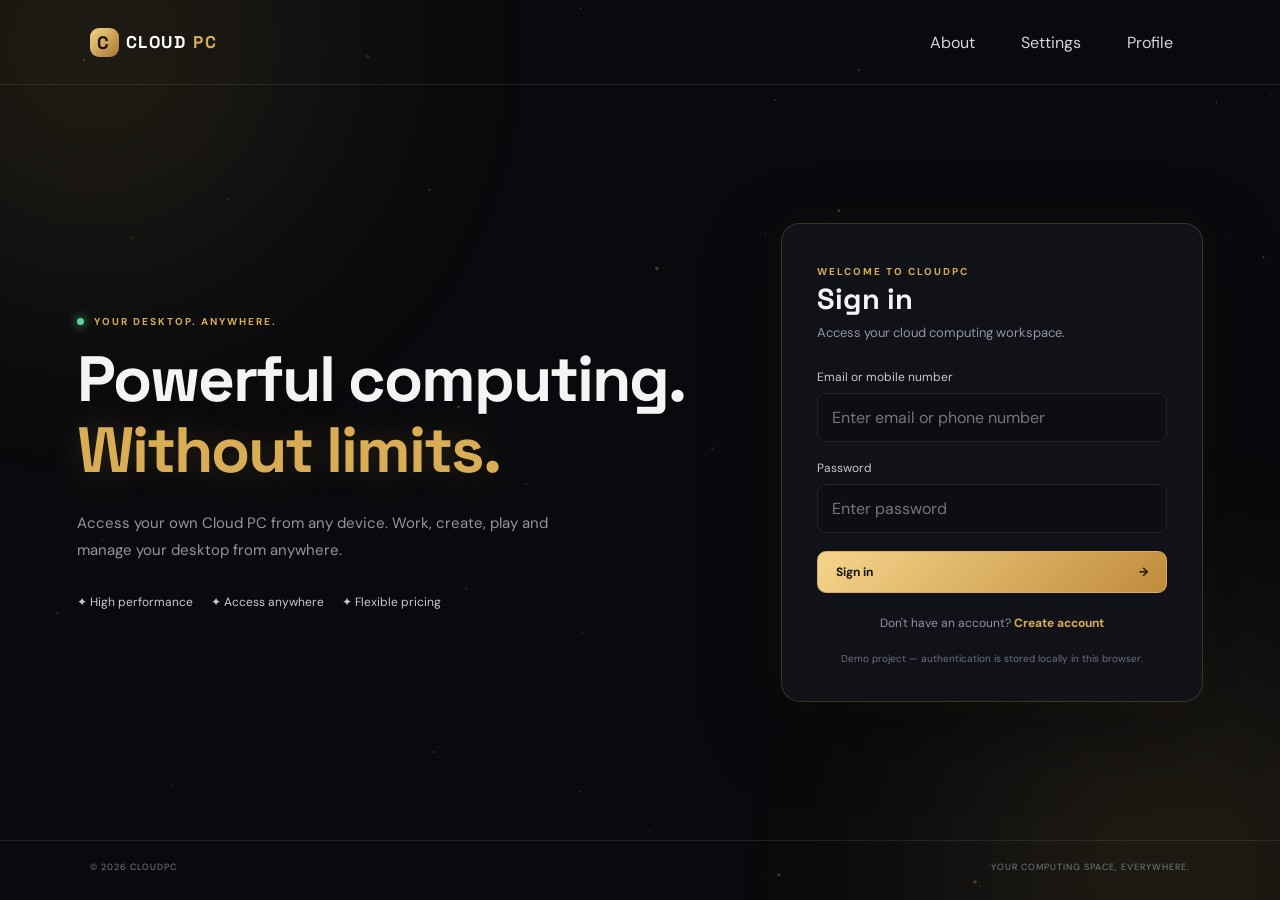
==== index.html @ 1ad7893e "intial commit" ====
<!DOCTYPE html>
<html lang="en">
<head>
    <meta charset="UTF-8">
    <meta name="viewport" content="width=device-width, initial-scale=1.0">
    <title>Cloud PC | Your Desktop Anywhere</title>
    <link rel="stylesheet" href="style.css">
</head>
<body>

    <div class="background-glow glow-one"></div>
    <div class="background-glow glow-two"></div>
    <canvas id="particleCanvas"></canvas>

    <!-- LOGIN SCREEN -->
    <section id="loginScreen" class="screen login-screen active">
        <nav class="top-nav">
            <div class="brand"><span class="brand-mark">C</span> CLOUD<span>PC</span></div>
            <div class="top-nav-links">
                <button onclick="showLandingAbout()">About</button>
                <button onclick="showLandingSettings()">Settings</button>
                <button onclick="showLogin()">Profile</button>
            </div>
        </nav>

        <main class="login-content">
            <div class="hero-text">
                <div class="eyebrow"><span class="status-dot"></span> YOUR DESKTOP. ANYWHERE.</div>
                <h1>Powerful computing.<br><span>Without limits.</span></h1>
                <p>Access your own Cloud PC from any device. Work, create, play and manage your desktop from anywhere.</p>
                <div class="hero-features">
                    <span>✦ High performance</span>
                    <span>✦ Access anywhere</span>
                    <span>✦ Flexible pricing</span>
                </div>
            </div>

            <div class="auth-card" id="authCard">
                <div class="auth-heading">
                    <span class="eyebrow">WELCOME TO CLOUDPC</span>
                    <h2 id="authTitle">Sign in</h2>
                    <p id="authDescription">Access your cloud computing workspace.</p>
                </div>

                <form id="authForm">
                    <div id="nameField" class="form-field hidden">
                        <label>Full name</label>
                        <input type="text" id="fullName" placeholder="Enter your name">
                    </div>

                    <div class="form-field">
                        <label>Email or mobile number</label>
                        <input type="text" id="loginId" placeholder="Enter email or phone number" required>
                    </div>

                    <div class="form-field">
                        <label>Password</label>
                        <input type="password" id="password" placeholder="Enter password" required>
                    </div>

                    <button type="submit" class="primary-btn full-btn" id="authSubmit">Sign in <span>→</span></button>
                </form>

                <p class="auth-switch" id="authSwitch">
                    Don't have an account? <button onclick="toggleAuth()">Create account</button>
                </p>
                <p class="demo-note">Demo project — authentication is stored locally in this browser.</p>
            </div>
        </main>

        <footer class="landing-footer">
            <span>© 2026 CLOUDPC</span>
            <span>YOUR COMPUTING SPACE, EVERYWHERE.</span>
        </footer>
    </section>

    <!-- DASHBOARD SCREEN -->
    <section id="cloudDashboard" class="screen dashboard-screen">
        <aside class="sidebar">
            <div class="brand sidebar-brand"><span class="brand-mark">C</span> CLOUD<span>PC</span></div>

            <div class="sidebar-account">
                <div class="avatar" id="sidebarAvatar">U</div>
                <div>
                    <strong id="sidebarUserName">User</strong>
                    <small>Cloud account</small>
                </div>
            </div>

            <div class="sidebar-label">WORKSPACE</div>
            <nav class="sidebar-nav">
                <button class="side-link active" data-panel="overview"><span>▦</span> Dashboard</button>
                <button class="side-link" data-panel="plans"><span>▣</span> Choose Cloud PC</button>
                <button class="side-link" data-panel="my-pcs"><span>▤</span> My Cloud PCs</button>
                <button class="side-link" data-panel="transfer"><span>⇄</span> File Transfer</button>
            </nav>

            <div class="sidebar-label">ACCOUNT</div>
            <nav class="sidebar-nav">
                <button class="side-link" data-panel="credits"><span>◈</span> Credits</button>
                <button class="side-link" data-panel="history"><span>◷</span> History</button>
                <button class="side-link" data-panel="profile"><span>◉</span> Profile</button>
                <button class="side-link" data-panel="settings"><span>⚙</span> Settings</button>
                <button class="side-link" data-panel="about"><span>ⓘ</span> About</button>
            </nav>

            <div class="sidebar-bottom">
                <div class="sidebar-credit">
                    <small>AVAILABLE CREDITS</small>
                    <strong><span id="sidebarCredits">100</span> <small>CR</small></strong>
                    <button onclick="showDashboardPanel('credits')">Manage credits →</button>
                </div>
                <button class="side-link logout-link" onclick="logout()"><span>↪</span> Log out</button>
            </div>
        </aside>

        <main class="dashboard-main">
            <header class="dashboard-header">
                <div>
                    <div class="eyebrow">CLOUD COMPUTING PLATFORM</div>
                    <h2 id="panelHeading">Dashboard</h2>
                </div>
                <div class="header-right">
                    <div class="connection-status"><span class="status-dot"></span> All systems operational</div>
                    <button class="header-avatar" onclick="showDashboardPanel('profile')" id="headerAvatar">U</button>
                </div>
            </header>

            <!-- OVERVIEW -->
            <section class="dashboard-panel active" id="panel-overview">
                <div class="welcome-banner">
                    <div>
                        <div class="eyebrow">YOUR CLOUD WORKSPACE</div>
                        <h1>Welcome back, <span id="welcomeName">User</span>.</h1>
                        <p>Your computing environment is ready. Choose a PC configuration and start working.</p>
                        <button class="primary-btn" onclick="showDashboardPanel('plans')">Explore Cloud PCs →</button>
                    </div>
                    <div class="banner-graphic">
                        <div class="monitor-graphic">
                            <div class="monitor-screen"><span>CLOUD</span><strong>PC</strong><i></i></div>
                            <div class="monitor-stand"></div>
                        </div>
                    </div>
                </div>

                <div class="stats-grid">
                    <div class="stat-card">
                        <span>AVAILABLE CREDITS</span>
                        <strong id="overviewCredits">100 CR</strong>
                        <small>Your current balance</small>
                    </div>
                    <div class="stat-card">
                        <span>MY CLOUD PCS</span>
                        <strong id="overviewPCs">0</strong>
                        <small>Saved configurations</small>
                    </div>
                    <div class="stat-card">
                        <span>ACTIVITY RECORDS</span>
                        <strong id="overviewHistory">0</strong>
                        <small>Account activities</small>
                    </div>
                </div>

                <div class="section-heading">
                    <div><h3>Recommended Cloud PCs</h3><p>Choose a configuration for your workload.</p></div>
                    <button class="text-btn" onclick="showDashboardPanel('plans')">View all plans →</button>
                </div>

                <div class="plan-grid">
                    <article class="plan-card">
                        <div class="plan-icon">▤</div><span class="plan-tag">STARTER</span>
                        <h3>Basic</h3><p>For everyday computing and browsing.</p>
                        <strong>5 <small>CR / hour</small></strong>
                        <button class="outline-btn" onclick="selectCloudPC('basic')">Select PC</button>
                    </article>
                    <article class="plan-card featured">
                        <div class="plan-icon">◈</div><span class="plan-tag">POPULAR</span>
                        <h3>Professional</h3><p>For productivity and development.</p>
                        <strong>10 <small>CR / hour</small></strong>
                        <button class="primary-btn" onclick="selectCloudPC('professional')">Select PC</button>
                    </article>
                    <article class="plan-card">
                        <div class="plan-icon">▧</div><span class="plan-tag">PERFORMANCE</span>
                        <h3>Gaming</h3><p>For gaming and GPU-intensive work.</p>
                        <strong>20 <small>CR / hour</small></strong>
                        <button class="outline-btn" onclick="selectCloudPC('gaming')">Select PC</button>
                    </article>
                </div>

                <div class="section-heading"><div><h3>Recent activity</h3><p>Your latest account events.</p></div>
                    <button class="text-btn" onclick="showDashboardPanel('history')">View history →</button>
                </div>
                <div class="activity-list" id="recentActivity"></div>
            </section>

            <!-- CHOOSE PC -->
            <section class="dashboard-panel" id="panel-plans">
                <div class="page-intro"><div class="eyebrow">CONFIGURE YOUR WORKSPACE</div><h2>Choose your Cloud PC</h2><p>Select the computing power that matches your requirements. Demo prices are charged in credits per hour.</p></div>
                <div class="all-plans-grid" id="allPlansGrid"></div>
                <div class="notice">These are demonstration configurations. Actual cloud hardware, GPU access and remote desktop connectivity require a cloud infrastructure backend.</div>
            </section>

            <!-- MY PCS -->
            <section class="dashboard-panel" id="panel-my-pcs">
                <div class="page-intro"><div class="eyebrow">YOUR CONFIGURATIONS</div><h2>My Cloud PCs</h2><p>Manage your saved Cloud PC configurations and launch a desktop.</p></div>
                <div id="myPCList" class="my-pc-list"></div>
                <button class="primary-btn" onclick="showDashboardPanel('plans')">+ Add a Cloud PC</button>
            </section>

            <!-- FILE TRANSFER -->
            <section class="dashboard-panel" id="panel-transfer">
                <div class="page-intro"><div class="eyebrow">MOVE YOUR DATA</div><h2>File Transfer</h2><p>Transfer files between this device and the Cloud PC demo workspace.</p></div>
                <div class="transfer-grid">
                    <div class="transfer-card">
                        <div class="transfer-icon">↑</div><h3>Upload to Cloud PC</h3>
                        <p>Select files from your local device. They will be added to this browser demo's transfer list.</p>
                        <input type="file" id="uploadInput" multiple>
                        <button class="primary-btn" onclick="uploadCloudFiles()">Upload selected files</button>
                    </div>
                    <div class="transfer-card">
                        <div class="transfer-icon">↓</div><h3>Download to device</h3>
                        <p>Download files from the transfer list to your local device.</p>
                        <button class="outline-btn" onclick="downloadCloudBackup()">Download transfer list</button>
                    </div>
                </div>
                <div class="section-heading"><div><h3>Transferred files</h3><p>Files selected during this browser session.</p></div></div>
                <div id="transferredFiles" class="file-list"></div>
                <div class="notice">This prototype uses browser file access. It does not upload files to a remote server.</div>
            </section>

            <!-- CREDITS -->
            <section class="dashboard-panel" id="panel-credits">
                <div class="page-intro"><div class="eyebrow">ACCOUNT BALANCE</div><h2>Credits</h2><p>Manage your demo Cloud PC credits.</p></div>
                <div class="credit-balance-card">
                    <span>YOUR AVAILABLE BALANCE</span>
                    <strong><span id="creditBalance">100</span> <small>CR</small></strong>
                    <p>Credits are used for simulated PC launch charges.</p>
                </div>
                <div class="section-heading"><div><h3>Add demo credits</h3><p>Select a demo credit package.</p></div></div>
                <div class="credit-packages">
                    <div class="credit-package"><h3>Starter</h3><strong>100 CR</strong><p>Demo package</p><button class="outline-btn" onclick="addDemoCredits(100)">Add credits</button></div>
                    <div class="credit-package"><h3>Standard</h3><strong>500 CR</strong><p>Demo package</p><button class="outline-btn" onclick="addDemoCredits(500)">Add credits</button></div>
                    <div class="credit-package"><h3>Power</h3><strong>1000 CR</strong><p>Demo package</p><button class="primary-btn" onclick="addDemoCredits(1000)">Add credits</button></div>
                </div>
                <div class="notice">No real payment is processed. These buttons only update the local demo balance.</div>
            </section>

            <!-- HISTORY -->
            <section class="dashboard-panel" id="panel-history">
                <div class="page-intro"><div class="eyebrow">ACCOUNT RECORDS</div><h2>Activity History</h2><p>Review your recent Cloud PC activities.</p></div>
                <div class="history-toolbar"><span>Recent events</span><button class="text-btn" onclick="clearActivityHistory()">Clear history</button></div>
                <div id="historyList" class="activity-list"></div>
            </section>

            <!-- PROFILE -->
            <section class="dashboard-panel" id="panel-profile">
                <div class="page-intro"><div class="eyebrow">ACCOUNT DETAILS</div><h2>My Profile</h2><p>View and update your local demo account details.</p></div>
                <div class="profile-card">
                    <div class="large-avatar" id="profileAvatar">U</div>
                    <div class="profile-fields">
                        <label>Full name</label><input id="profileName" type="text" placeholder="Your name">
                        <label>Email or mobile number</label><input id="profileContact" type="text" disabled>
                        <button class="primary-btn" onclick="saveProfile()">Save profile</button>
                    </div>
                </div>
            </section>

            <!-- SETTINGS -->
            <section class="dashboard-panel" id="panel-settings">
                <div class="page-intro"><div class="eyebrow">PREFERENCES</div><h2>Settings</h2><p>Customize the appearance of your Cloud PC dashboard.</p></div>
                <div class="settings-card">
                    <div><h3>Accent color</h3><p>Change the highlight color used across the interface.</p></div>
                    <select id="accentSelect" onchange="changeAccent(this.value)">
                        <option value="gold">Gold</option><option value="blue">Blue</option><option value="purple">Purple</option><option value="green">Green</option>
                    </select>
                </div>
                <div class="settings-card">
                    <div><h3>Interface animations</h3><p>Enable or disable interface animations.</p></div>
                    <label class="switch"><input id="animationToggle" type="checkbox" checked onchange="toggleAnimations(this.checked)"><span></span></label>
                </div>
                <div class="settings-card">
                    <div><h3>Reset demo data</h3><p>Clear saved PCs, credits, history and preferences.</p></div>
                    <button class="danger-btn" onclick="resetDemoData()">Reset data</button>
                </div>
            </section>

            <!-- ABOUT -->
            <section class="dashboard-panel" id="panel-about">
                <div class="page-intro"><div class="eyebrow">ABOUT THE PLATFORM</div><h2>Computing without boundaries.</h2><p>A Cloud PC concept that makes powerful computing accessible from different devices.</p></div>
                <div class="about-card">
                    <h3>Your desktop, delivered through the cloud.</h3>
                    <p>Cloud PC is designed to let users access a desktop environment through a browser on a laptop, desktop, tablet or mobile device. Instead of depending entirely on expensive local hardware, users can select a computing configuration based on their requirements.</p>
                    <p>The concept is intended for users who need additional computing power for productivity, development, gaming, video editing and other demanding workloads without owning a high-end physical computer.</p>
                    <div class="about-feature-grid">
                        <div><strong>01</strong><h4>Access anywhere</h4><p>Connect from supported devices through a browser.</p></div>
                        <div><strong>02</strong><h4>Flexible configurations</h4><p>Choose a PC plan based on your workload.</p></div>
                        <div><strong>03</strong><h4>Usage-based concept</h4><p>Pay according to the time and resources used.</p></div>
                        <div><strong>04</strong><h4>Centralized data concept</h4><p>Keep computing resources and files in a managed environment.</p></div>
                    </div>
                    <div class="notice">This is a front-end demonstration. Real remote computing, secure authentication, cloud backup and billing must be implemented using backend services.</div>
                </div>
            </section>
        </main>
    </section>

    <!-- CLOUD DESKTOP SCREEN -->
    <section id="desktopScreen" class="screen desktop-screen">
        <div class="desktop-topbar">
            <div class="brand"><span class="brand-mark">C</span> CLOUD<span>PC</span></div>
            <div class="desktop-top-actions">
                <span class="desktop-status"><span class="status-dot"></span> Connected (Demo)</span>
                <button onclick="returnToDashboard()">Cloud PC Dashboard</button>
                <button onclick="logout()">Sign out</button>
            </div>
        </div>

        <div class="desktop-area" id="desktopArea">
            <div class="desktop-welcome">
                <div class="desktop-orb">C</div>
                <h1>Welcome to your Cloud PC</h1>
                <p id="desktopWelcome">Your workspace is ready.</p>
                <span class="desktop-hint">Select an application to get started</span>
            </div>

            <div class="desktop-icons">
                <button class="desktop-icon" onclick="openApp('fileManager')"><span>📁</span>File Manager</button>
                <button class="desktop-icon" onclick="openApp('notepad')"><span>📝</span>Notepad</button>
                <button class="desktop-icon" onclick="openApp('calculator')"><span>🧮</span>Calculator</button>
                <button class="desktop-icon" onclick="openApp('browser')"><span>🌐</span>Browser</button>
                <button class="desktop-icon" onclick="openApp('terminal')"><span>⌨</span>Terminal</button>
                <button class="desktop-icon" onclick="openApp('settings')"><span>⚙</span>Settings</button>
                <button class="desktop-icon" onclick="openApp('about')"><span>ⓘ</span>About</button>
                <button class="desktop-icon" onclick="openApp('paint')"><span>🎨</span>Paint</button>
            </div>

            <div id="windowLayer"></div>
        </div>

        <footer class="taskbar">
            <button class="taskbar-start" onclick="toggleStartMenu()">C</button>
            <div class="taskbar-apps" id="taskbarApps"></div>
            <div class="taskbar-right"><span id="desktopClock"></span><button onclick="returnToDashboard()">☁</button></div>
        </footer>

        <div id="startMenu" class="start-menu hidden">
            <div class="start-menu-title">Cloud PC</div>
            <div class="start-menu-grid">
                <button onclick="openApp('fileManager');toggleStartMenu()">📁<span>Files</span></button>
                <button onclick="openApp('notepad');toggleStartMenu()">📝<span>Notepad</span></button>
                <button onclick="openApp('calculator');toggleStartMenu()">🧮<span>Calculator</span></button>
                <button onclick="openApp('browser');toggleStartMenu()">🌐<span>Browser</span></button>
                <button onclick="openApp('terminal');toggleStartMenu()">⌨<span>Terminal</span></button>
                <button onclick="openApp('paint');toggleStartMenu()">🎨<span>Paint</span></button>
            </div>
            <button class="start-logout" onclick="logout()">Sign out</button>
        </div>
    </section>

    <div id="toast" class="toast"></div>

    <script src="script.js"></script>
</body>
</html>
---- style.css ----
@import url('https://fonts.googleapis.com/css2?family=DM+Sans:wght@400;500;600;700&family=Space+Grotesk:wght@400;500;600;700&display=swap');

:root {
    --accent: #d9ad55;
    --accent-light: #f5d58c;
    --bg: #090a0d;
    --panel: #111319;
    --panel-light: #171a22;
    --text: #f4f4f5;
    --muted: #9295a0;
    --border: rgba(255,255,255,.09);
    --danger: #e16b6b;
}

* { box-sizing: border-box; margin: 0; padding: 0; }

body {
    background: var(--bg);
    color: var(--text);
    font-family: 'DM Sans', sans-serif;
    min-height: 100vh;
    overflow-x: hidden;
}

button, input, select { font: inherit; }
button { cursor: pointer; }
button:focus-visible, input:focus-visible, select:focus-visible { outline: 2px solid var(--accent); outline-offset: 3px; }

.background-glow {
    position: fixed;
    width: 450px;
    height: 450px;
    border-radius: 50%;
    filter: blur(130px);
    opacity: .12;
    pointer-events: none;
    z-index: 0;
    background: var(--accent);
}
.glow-one { top: -180px; left: -130px; }
.glow-two { bottom: -200px; right: -120px; }
#particleCanvas { position: fixed; inset: 0; pointer-events: none; z-index: 0; opacity: .55; }

.screen { display: none; position: relative; z-index: 1; min-height: 100vh; }
.screen.active { display: block; }
.hidden { display: none !important; }

.brand {
    display: flex;
    align-items: center;
    gap: 7px;
    color: white;
    font-family: 'Space Grotesk', sans-serif;
    font-weight: 700;
    letter-spacing: 1.5px;
    font-size: 17px;
}
.brand > span:last-child { color: var(--accent); }
.brand-mark {
    width: 29px;
    height: 29px;
    display: grid;
    place-items: center;
    background: linear-gradient(135deg, var(--accent-light), #a8752c);
    color: #17120a;
    border-radius: 9px;
    font-size: 18px;
    font-weight: 700;
}

.top-nav {
    height: 85px;
    display: flex;
    align-items: center;
    justify-content: space-between;
    padding: 0 7%;
    border-bottom: 1px solid var(--border);
}
.top-nav-links { display: flex; gap: 12px; }
.top-nav-links button {
    color: #d6d6d9;
    background: transparent;
    border: 1px solid transparent;
    border-radius: 9px;
    padding: 10px 16px;
    transition: .25s;
}
.top-nav-links button:hover {
    color: var(--accent-light);
    border-color: rgba(217,173,85,.35);
    background: rgba(217,173,85,.07);
    box-shadow: 0 0 20px rgba(217,173,85,.12);
}

.login-content {
    width: min(1150px, 88%);
    min-height: calc(100vh - 145px);
    margin: auto;
    display: grid;
    grid-template-columns: 1.2fr .8fr;
    align-items: center;
    gap: 70px;
    padding: 55px 0;
}
.eyebrow {
    color: var(--accent);
    font-size: 10px;
    font-weight: 700;
    letter-spacing: 2px;
    margin-bottom: 16px;
}
.status-dot {
    width: 7px;
    height: 7px;
    background: #5ad69a;
    display: inline-block;
    border-radius: 50%;
    box-shadow: 0 0 10px #5ad69a;
    margin-right: 6px;
}
.hero-text h1 {
    font-family: 'Space Grotesk', sans-serif;
    font-size: clamp(40px, 5vw, 65px);
    line-height: 1.1;
    letter-spacing: -2px;
}
.hero-text h1 span {
    color: var(--accent);
    text-shadow: 0 0 35px rgba(217,173,85,.22);
}
.hero-text > p {
    color: var(--muted);
    max-width: 500px;
    line-height: 1.8;
    margin-top: 25px;
    font-size: 15px;
}
.hero-features { display: flex; flex-wrap: wrap; gap: 18px; margin-top: 30px; }
.hero-features span { color: #c9c9ce; font-size: 12px; }

.auth-card {
    padding: 35px;
    background: rgba(18,20,27,.88);
    border: 1px solid rgba(217,173,85,.22);
    border-radius: 19px;
    box-shadow: 0 25px 80px rgba(0,0,0,.35), 0 0 40px rgba(217,173,85,.05);
    backdrop-filter: blur(15px);
}
.auth-heading h2 { font-family: 'Space Grotesk', sans-serif; font-size: 29px; margin-bottom: 7px; }
.auth-heading p { color: var(--muted); font-size: 13px; margin-bottom: 28px; }
.form-field { margin-bottom: 18px; }
.form-field label, .profile-fields label {
    display: block;
    color: #c8c8ce;
    font-size: 12px;
    margin-bottom: 8px;
}
.form-field input, .profile-fields input, .settings-card select {
    width: 100%;
    padding: 13px 14px;
    border: 1px solid var(--border);
    border-radius: 9px;
    color: white;
    background: #0c0e13;
    outline: none;
}
.form-field input:focus, .profile-fields input:focus { border-color: var(--accent); }
.primary-btn, .outline-btn, .danger-btn {
    border-radius: 9px;
    padding: 12px 18px;
    font-weight: 700;
    font-size: 12px;
    transition: .2s;
}
.primary-btn {
    background: linear-gradient(135deg, var(--accent-light), #c08b3b);
    color: #17120a;
    border: 1px solid var(--accent);
}
.primary-btn:hover { transform: translateY(-2px); box-shadow: 0 8px 25px rgba(217,173,85,.2); }
.full-btn { width: 100%; display: flex; justify-content: space-between; align-items: center; margin-top: 8px; }
.outline-btn {
    background: transparent;
    color: var(--accent-light);
    border: 1px solid rgba(217,173,85,.45);
}
.outline-btn:hover { background: rgba(217,173,85,.1); }
.danger-btn { background: rgba(225,107,107,.1); border: 1px solid rgba(225,107,107,.4); color: #f18c8c; }
.auth-switch { color: var(--muted); text-align: center; font-size: 12px; margin-top: 22px; }
.auth-switch button { border: 0; background: none; color: var(--accent); font-weight: 700; }
.demo-note { color: #6e717b; font-size: 10px; text-align: center; margin-top: 20px; line-height: 1.5; }
.landing-footer {
    display: flex;
    justify-content: space-between;
    padding: 20px 7%;
    border-top: 1px solid var(--border);
    color: #777b85;
    font-size: 9px;
    letter-spacing: 1px;
}

/* DASHBOARD */

.dashboard-screen { min-height: 100vh; }
.dashboard-screen.active { display: flex; }
.sidebar {
    width: 245px;
    flex-shrink: 0;
    min-height: 100vh;
    background: rgba(13,15,20,.96);
    border-right: 1px solid var(--border);
    padding: 25px 16px;
    display: flex;
    flex-direction: column;
}
.sidebar-brand { padding: 0 10px 28px; }
.sidebar-account {
    display: flex;
    align-items: center;
    gap: 11px;
    padding: 15px 10px;
    background: rgba(255,255,255,.035);
    border: 1px solid var(--border);
    border-radius: 10px;
    margin-bottom: 28px;
}
.avatar, .header-avatar {
    width: 36px;
    height: 36px;
    border-radius: 50%;
    display: grid;
    place-items: center;
    background: linear-gradient(135deg, var(--accent-light), #946a2d);
    color: #17120a;
    font-weight: 700;
}
.sidebar-account strong { display: block; font-size: 12px; max-width: 145px; overflow: hidden; text-overflow: ellipsis; }
.sidebar-account small { display: block; color: var(--muted); font-size: 10px; margin-top: 4px; }
.sidebar-label {
    color: #737782;
    font-size: 9px;
    letter-spacing: 1.6px;
    padding: 0 11px;
    margin-bottom: 10px;
}
.sidebar-nav { display: grid; gap: 5px; margin-bottom: 25px; }
.side-link {
    width: 100%;
    display: flex;
    align-items: center;
    gap: 12px;
    text-align: left;
    padding: 11px 12px;
    border-radius: 8px;
    border: 1px solid transparent;
    background: transparent;
    color: #a8aab2;
    font-size: 12px;
    transition: .2s;
}
.side-link span { width: 18px; text-align: center; font-size: 16px; }
.side-link:hover, .side-link.active {
    background: rgba(217,173,85,.09);
    border-color: rgba(217,173,85,.15);
    color: var(--accent-light);
}
.sidebar-bottom { margin-top: auto; }
.sidebar-credit {
    padding: 15px;
    border: 1px solid rgba(217,173,85,.22);
    background: rgba(217,173,85,.055);
    border-radius: 10px;
    margin-bottom: 15px;
}
.sidebar-credit > small { color: var(--muted); font-size: 9px; letter-spacing: 1px; }
.sidebar-credit strong { display: block; font-size: 23px; margin: 7px 0; }
.sidebar-credit strong small { font-size: 10px; color: var(--accent); }
.sidebar-credit button { border: 0; background: none; color: var(--accent); font-size: 10px; }
.logout-link { color: #e28c8c; }

.dashboard-main { flex: 1; min-width: 0; padding: 0 38px 50px; }
.dashboard-header {
    min-height: 95px;
    border-bottom: 1px solid var(--border);
    display: flex;
    align-items: center;
    justify-content: space-between;
    margin-bottom: 30px;
}
.dashboard-header .eyebrow { margin-bottom: 5px; font-size: 9px; }
.dashboard-header h2 { font-family: 'Space Grotesk', sans-serif; font-size: 23px; }
.header-right { display: flex; align-items: center; gap: 22px; }
.connection-status { font-size: 10px; color: #a7abb4; }
.header-avatar { border: 0; }
.dashboard-panel { display: none; animation: fadeIn .3s ease; }
.dashboard-panel.active { display: block; }
@keyframes fadeIn { from { opacity: 0; transform: translateY(7px); } to { opacity: 1; transform: translateY(0); } }

.welcome-banner {
    min-height: 255px;
    border: 1px solid rgba(217,173,85,.25);
    border-radius: 16px;
    background: radial-gradient(circle at 80% 30%, rgba(217,173,85,.16), transparent 35%), linear-gradient(110deg,#191a20,#12141a);
    padding: 35px;
    display: flex;
    justify-content: space-between;
    align-items: center;
    overflow: hidden;
}
.welcome-banner h1 { font-family: 'Space Grotesk', sans-serif; font-size: clamp(25px,3vw,36px); margin-bottom: 12px; }
.welcome-banner h1 span { color: var(--accent); }
.welcome-banner p { color: var(--muted); font-size: 12px; max-width: 480px; line-height: 1.7; margin-bottom: 20px; }
.banner-graphic { width: 220px; display: grid; place-items: center; }
.monitor-graphic { width: 170px; }
.monitor-screen {
    height: 105px;
    border: 4px solid #b58b4b;
    border-radius: 10px;
    background: linear-gradient(140deg,#27221a,#10151b);
    box-shadow: 0 0 35px rgba(217,173,85,.17);
    display: flex;
    flex-direction: column;
    align-items: center;
    justify-content: center;
    position: relative;
}
.monitor-screen span { color: var(--accent-light); font-size: 10px; letter-spacing: 4px; }
.monitor-screen strong { font-family: 'Space Grotesk'; font-size: 32px; }
.monitor-screen i { width: 8px; height: 8px; background: #5ad69a; border-radius: 50%; position: absolute; right: 10px; top: 10px; }
.monitor-stand { height: 18px; width: 35px; background: #9b7741; margin: auto; }
.monitor-stand:after { content: ''; display: block; width: 75px; height: 5px; background: #9b7741; transform: translate(-20px,17px); border-radius: 4px; }

.stats-grid { display: grid; grid-template-columns: repeat(3,1fr); gap: 15px; margin: 22px 0 32px; }
.stat-card { background: var(--panel); border: 1px solid var(--border); border-radius: 11px; padding: 20px; }
.stat-card span { color: var(--muted); display: block; font-size: 9px; letter-spacing: 1px; }
.stat-card strong { display: block; color: var(--accent-light); font-size: 25px; margin: 9px 0 5px; font-family: 'Space Grotesk'; }
.stat-card small { color: #777b85; font-size: 10px; }
.section-heading { display: flex; align-items: center; justify-content: space-between; margin: 30px 0 15px; }
.section-heading h3 { font-size: 15px; }
.section-heading p { font-size: 10px; color: var(--muted); margin-top: 5px; }
.text-btn { border: 0; background: none; color: var(--accent); font-size: 11px; }
.plan-grid, .all-plans-grid { display: grid; grid-template-columns: repeat(3,minmax(0,1fr)); gap: 14px; }
.plan-card {
    position: relative;
    background: var(--panel);
    border: 1px solid var(--border);
    border-radius: 12px;
    padding: 19px;
    min-width: 0;
}
.plan-card.featured { border-color: rgba(217,173,85,.5); background: linear-gradient(150deg,rgba(217,173,85,.09),var(--panel) 65%); }
.plan-icon { width: 34px; height: 34px; display: grid; place-items: center; border-radius: 9px; color: var(--accent); background: rgba(217,173,85,.1); font-size: 18px; margin-bottom: 14px; }
.plan-tag { position: absolute; right: 13px; top: 18px; color: var(--accent); font-size: 8px; letter-spacing: 1px; }
.plan-card h3 { font-size: 16px; margin-bottom: 7px; }
.plan-card p { color: var(--muted); font-size: 10px; line-height: 1.6; min-height: 32px; }
.plan-card > strong { display: block; font-size: 23px; margin: 14px 0; color: var(--accent-light); }
.plan-card > strong small { font-size: 10px; color: var(--muted); font-weight: 400; }
.plan-card button { width: 100%; }

.activity-list { border: 1px solid var(--border); border-radius: 11px; overflow: hidden; background: var(--panel); }
.activity-row { display: flex; align-items: center; gap: 13px; padding: 15px 18px; border-bottom: 1px solid var(--border); }
.activity-row:last-child { border-bottom: 0; }
.activity-symbol { width: 34px; height: 34px; display: grid; place-items: center; border-radius: 9px; background: rgba(217,173,85,.1); color: var(--accent); }
.activity-info { flex: 1; }
.activity-info strong { display: block; font-size: 11px; }
.activity-info small { display: block; color: var(--muted); font-size: 9px; margin-top: 4px; }
.activity-time { color: #777b85; font-size: 9px; }

.page-intro { margin-bottom: 25px; }
.page-intro .eyebrow { margin-bottom: 8px; }
.page-intro h2 { font-family: 'Space Grotesk'; font-size: 27px; margin-bottom: 8px; }
.page-intro p { color: var(--muted); font-size: 12px; line-height: 1.7; }

.all-plans-grid { grid-template-columns: repeat(2,minmax(0,1fr)); }
.full-plan-card {
    border: 1px solid var(--border);
    background: var(--panel);
    border-radius: 13px;
    padding: 23px;
}
.full-plan-card.selected { border-color: var(--accent); }
.full-plan-card h3 { font-family: 'Space Grotesk'; font-size: 20px; margin: 10px 0 5px; }
.full-plan-card p { color: var(--muted); font-size: 11px; line-height: 1.6; }
.plan-price { font-size: 26px; color: var(--accent-light); font-weight: 700; margin: 18px 0; }
.plan-price small { font-size: 10px; color: var(--muted); font-weight: 400; }
.spec-list { display: grid; grid-template-columns: 1fr 1fr; gap: 12px; margin: 15px 0 20px; }
.spec-list span { color: #c3c5ca; font-size: 10px; }
.spec-list b { color: white; display: block; font-size: 12px; margin-top: 4px; }
.full-plan-card button { width: 100%; }
.notice { padding: 14px 16px; background: rgba(217,173,85,.055); border: 1px solid rgba(217,173,85,.16); color: #b8a47f; border-radius: 9px; font-size: 10px; line-height: 1.7; margin-top: 20px; }

.my-pc-list { display: grid; gap: 12px; margin-bottom: 20px; }
.my-pc-item { display: flex; align-items: center; gap: 16px; background: var(--panel); border: 1px solid var(--border); border-radius: 11px; padding: 18px; }
.my-pc-item .pc-symbol { width: 42px; height: 42px; border-radius: 10px; background: rgba(217,173,85,.1); color: var(--accent); display: grid; place-items: center; font-size: 20px; }
.my-pc-info { flex: 1; }
.my-pc-info h3 { font-size: 13px; }
.my-pc-info p { color: var(--muted); font-size: 10px; margin-top: 5px; }
.my-pc-actions { display: flex; gap: 8px; }
.my-pc-actions button { padding: 9px 12px; font-size: 10px; }

.transfer-grid { display: grid; grid-template-columns: 1fr 1fr; gap: 15px; }
.transfer-card { padding: 24px; background: var(--panel); border: 1px solid var(--border); border-radius: 12px; }
.transfer-icon { font-size: 27px; color: var(--accent); margin-bottom: 12px; }
.transfer-card h3 { font-size: 15px; margin-bottom: 8px; }
.transfer-card p { color: var(--muted); font-size: 10px; line-height: 1.7; min-height: 50px; margin-bottom: 15px; }
.transfer-card input { display: block; width: 100%; font-size: 10px; color: var(--muted); margin-bottom: 15px; }
.file-list { margin-top: 15px; border: 1px solid var(--border); border-radius: 10px; overflow: hidden; }
.file-row { display: flex; align-items: center; gap: 12px; padding: 13px 16px; border-bottom: 1px solid var(--border); background: var(--panel); }
.file-row:last-child { border-bottom: 0; }
.file-row .file-name { flex: 1; font-size: 11px; overflow-wrap: anywhere; }
.file-row small { color: var(--muted); font-size: 9px; }
.file-row button { background: none; border: 0; color: var(--accent); font-size: 10px; }

.credit-balance-card {
    background: linear-gradient(120deg,#292115,#15171d);
    border: 1px solid rgba(217,173,85,.35);
    border-radius: 14px;
    padding: 28px;
}
.credit-balance-card > span { color: var(--muted); font-size: 9px; letter-spacing: 1px; }
.credit-balance-card strong { display: block; font-family: 'Space Grotesk'; font-size: 43px; color: var(--accent-light); margin: 10px 0; }
.credit-balance-card strong small { font-size: 14px; }
.credit-balance-card p { color: var(--muted); font-size: 10px; }
.credit-packages { display: grid; grid-template-columns: repeat(3,1fr); gap: 13px; }
.credit-package { padding: 20px; background: var(--panel); border: 1px solid var(--border); border-radius: 11px; }
.credit-package h3 { font-size: 13px; }
.credit-package strong { display: block; font-size: 23px; color: var(--accent-light); margin: 12px 0 4px; }
.credit-package p { color: var(--muted); font-size: 10px; margin-bottom: 16px; }
.credit-package button { width: 100%; }

.history-toolbar { display: flex; justify-content: space-between; margin: 25px 0 12px; color: #d6d6d9; font-size: 12px; }
.profile-card { display: flex; align-items: flex-start; gap: 28px; padding: 25px; background: var(--panel); border: 1px solid var(--border); border-radius: 12px; }
.large-avatar { width: 80px; height: 80px; flex-shrink: 0; display: grid; place-items: center; background: linear-gradient(135deg,var(--accent-light),#946a2d); border-radius: 50%; color: #17120a; font-size: 32px; font-weight: 700; }
.profile-fields { width: min(450px,100%); }
.profile-fields input { margin-bottom: 17px; }
.profile-fields button { margin-top: 5px; }

.settings-card { display: flex; align-items: center; justify-content: space-between; gap: 20px; background: var(--panel); border: 1px solid var(--border); border-radius: 10px; padding: 19px; margin-bottom: 12px; }
.settings-card h3 { font-size: 12px; margin-bottom: 5px; }
.settings-card p { color: var(--muted); font-size: 10px; }
.settings-card select { width: 140px; }
.switch { position: relative; width: 42px; height: 23px; flex-shrink: 0; }
.switch input { opacity: 0; width: 0; height: 0; }
.switch span { position: absolute; inset: 0; border-radius: 30px; background: #454751; cursor: pointer; }
.switch span:before { content: ''; position: absolute; height: 17px; width: 17px; left: 3px; top: 3px; border-radius: 50%; background: white; transition: .2s; }
.switch input:checked + span { background: var(--accent); }
.switch input:checked + span:before { transform: translateX(19px); background: #17120a; }

.about-card { background: var(--panel); border: 1px solid var(--border); border-radius: 12px; padding: 27px; }
.about-card h3 { font-size: 19px; margin-bottom: 14px; }
.about-card > p { color: var(--muted); font-size: 12px; line-height: 1.9; margin-bottom: 13px; }
.about-feature-grid { display: grid; grid-template-columns: 1fr 1fr; gap: 13px; margin-top: 25px; }
.about-feature-grid > div { background: rgba(255,255,255,.025); border: 1px solid var(--border); border-radius: 9px; padding: 17px; }
.about-feature-grid strong { color: var(--accent); font-size: 11px; }
.about-feature-grid h4 { font-size: 12px; margin: 9px 0 5px; }
.about-feature-grid p { color: var(--muted); font-size: 10px; line-height: 1.6; }

/* DESKTOP SIMULATION */

.desktop-screen {
    min-height: 100vh;
    background: radial-gradient(ellipse at 50% 35%,#28231a,#12151c 50%,#090b10);
    overflow: hidden;
}
.desktop-screen.active { display: flex; flex-direction: column; }
.desktop-topbar {
    height: 55px;
    background: rgba(8,10,14,.78);
    border-bottom: 1px solid rgba(255,255,255,.1);
    display: flex;
    align-items: center;
    justify-content: space-between;
    padding: 0 24px;
    z-index: 5;
}
.desktop-topbar .brand { font-size: 13px; }
.desktop-topbar .brand-mark { width: 24px; height: 24px; font-size: 14px; }
.desktop-top-actions { display: flex; align-items: center; gap: 13px; }
.desktop-top-actions button { border: 1px solid var(--border); background: rgba(255,255,255,.04); color: #ddd; border-radius: 7px; padding: 8px 11px; font-size: 10px; }
.desktop-status { color: #aaa; font-size: 10px; }
.desktop-area { flex: 1; position: relative; min-height: 0; padding: 20px; }
.desktop-welcome { position: absolute; top: 50%; left: 50%; transform: translate(-50%,-50%); text-align: center; width: min(500px,80%); pointer-events: none; }
.desktop-orb { width: 65px; height: 65px; display: grid; place-items: center; border: 1px solid rgba(217,173,85,.6); color: var(--accent-light); border-radius: 20px; font-family: 'Space Grotesk'; font-size: 34px; margin: 0 auto 20px; box-shadow: 0 0 45px rgba(217,173,85,.12); }
.desktop-welcome h1 { font-family: 'Space Grotesk'; font-size: 25px; }
.desktop-welcome p { color: #aaa; font-size: 12px; margin-top: 9px; }
.desktop-hint { display: block; color: #686d78; font-size: 10px; margin-top: 25px; }
.desktop-icons { display: grid; grid-template-columns: 85px; gap: 10px; width: 90px; position: relative; z-index: 1; }
.desktop-icon { width: 78px; min-height: 75px; display: flex; flex-direction: column; align-items: center; justify-content: center; gap: 6px; color: #eee; border: 1px solid transparent; background: transparent; border-radius: 8px; font-size: 10px; }
.desktop-icon:hover { background: rgba(217,173,85,.12); border-color: rgba(217,173,85,.2); }
.desktop-icon span { font-size: 25px; }

.taskbar {
    height: 52px;
    display: flex;
    align-items: center;
    padding: 0 15px;
    background: rgba(7,9,13,.9);
    border-top: 1px solid rgba(255,255,255,.1);
    z-index: 20;
}
.taskbar-start { width: 32px; height: 32px; border: 0; border-radius: 8px; background: var(--accent); color: #15110a; font-weight: 800; }
.taskbar-apps { display: flex; gap: 6px; margin-left: 12px; flex: 1; }
.taskbar-app { padding: 8px 12px; border: 1px solid var(--border); border-radius: 7px; background: rgba(255,255,255,.04); color: #ddd; font-size: 10px; }
.taskbar-app.active { border-color: var(--accent); color: var(--accent-light); }
.taskbar-right { display: flex; align-items: center; gap: 15px; color: #bbb; font-size: 10px; }
.taskbar-right button { background: transparent; border: 0; color: var(--accent); font-size: 19px; }

.start-menu {
    position: absolute;
    z-index: 30;
    bottom: 65px;
    left: 15px;
    width: 280px;
    padding: 18px;
    background: rgba(17,19,25,.97);
    border: 1px solid rgba(217,173,85,.3);
    border-radius: 12px;
    box-shadow: 0 20px 60px #0009;
}
.start-menu-title { font-family: 'Space Grotesk'; font-size: 17px; margin-bottom: 15px; }
.start-menu-grid { display: grid; grid-template-columns: repeat(3,1fr); gap: 8px; }
.start-menu-grid button { background: rgba(255,255,255,.04); border: 1px solid var(--border); color: white; border-radius: 8px; padding: 13px 4px; font-size: 21px; }
.start-menu-grid span { display: block; font-size: 9px; margin-top: 7px; }
.start-logout { width: 100%; margin-top: 15px; padding: 10px; border-radius: 7px; border: 1px solid var(--border); background: transparent; color: #e18d8d; font-size: 11px; }

.app-window {
    position: absolute;
    z-index: 10;
    width: min(650px,calc(100% - 40px));
    height: min(430px,calc(100% - 40px));
    top: 50%;
    left: 50%;
    transform: translate(-50%,-50%);
    background: #151820;
    border: 1px solid rgba(217,173,85,.4);
    border-radius: 11px;
    box-shadow: 0 25px 70px #0009;
    overflow: hidden;
    display: flex;
    flex-direction: column;
}
.window-titlebar { height: 39px; flex-shrink: 0; background: #20232c; display: flex; align-items: center; justify-content: space-between; padding: 0 12px; cursor: move; }
.window-titlebar strong { font-size: 11px; }
.window-controls { display: flex; gap: 7px; }
.window-controls button { width: 23px; height: 22px; border: 0; border-radius: 5px; background: #353944; color: white; font-size: 12px; }
.window-controls button:last-child { background: #a64e4e; }
.window-content { flex: 1; padding: 16px; overflow: auto; color: #ddd; font-size: 12px; }
.window-content textarea { width: 100%; height: 100%; min-height: 260px; resize: none; background: #0d1016; color: #eee; border: 1px solid var(--border); border-radius: 7px; padding: 12px; outline: none; }
.window-content input, .window-content select { background: #0d1016; color: white; border: 1px solid var(--border); border-radius: 6px; padding: 9px; }
.window-content button { background: rgba(217,173,85,.13); color: var(--accent-light); border: 1px solid rgba(217,173,85,.25); border-radius: 6px; padding: 8px 12px; margin: 4px; font-size: 10px; }
.calculator { max-width: 280px; margin: auto; }
.calculator-display { width: 100%; padding: 15px !important; text-align: right; font-size: 20px; margin-bottom: 8px; }
.calculator-grid { display: grid; grid-template-columns: repeat(4,1fr); gap: 5px; }
.calculator-grid button { height: 43px; font-size: 14px; }
.terminal-output { font-family: monospace; line-height: 1.8; white-space: pre-wrap; color: #b5d8a5; }
.terminal-input { width: 100%; margin-top: 10px; }
.browser-bar { display: flex; gap: 7px; }
.browser-bar input { flex: 1; }
.browser-message { padding: 30px 10px; color: var(--muted); line-height: 1.8; }
.file-manager-list { display: grid; grid-template-columns: repeat(3,1fr); gap: 10px; }
.file-manager-item { padding: 15px; background: rgba(255,255,255,.04); border: 1px solid var(--border); border-radius: 8px; }
.file-manager-item span { display: block; font-size: 24px; margin-bottom: 8px; }
.file-manager-item small { color: var(--muted); }
.paint-canvas { width: 100%; height: 240px; background: white; border-radius: 6px; touch-action: none; cursor: crosshair; }

.toast {
    position: fixed;
    bottom: 25px;
    right: 25px;
    z-index: 100;
    background: #1d222b;
    border: 1px solid rgba(217,173,85,.45);
    color: white;
    padding: 13px 18px;
    border-radius: 9px;
    font-size: 11px;
    box-shadow: 0 10px 35px #0008;
    opacity: 0;
    transform: translateY(10px);
    pointer-events: none;
    transition: .25s;
}
.toast.show { opacity: 1; transform: translateY(0); }

body.no-animations *, body.no-animations *:before, body.no-animations *:after {
    animation: none !important;
    transition: none !important;
    scroll-behavior: auto !important;
}

/* RESPONSIVE */

@media (max-width: 1000px) {
    .login-content { gap: 30px; width: 92%; }
    .dashboard-main { padding: 0 22px 35px; }
    .sidebar { width: 215px; }
    .plan-grid { grid-template-columns: repeat(2,minmax(0,1fr)); }
}
@media (max-width: 760px) {
    .top-nav { padding: 0 5%; }
    .top-nav-links { gap: 0; }
    .top-nav-links button { padding: 9px; font-size: 11px; }
    .login-content { grid-template-columns: 1fr; padding: 45px 0; }
    .hero-text { text-align: center; }
    .hero-text > p { margin-left: auto; margin-right: auto; }
    .hero-features { justify-content: center; }
    .auth-card { max-width: 480px; width: 100%; margin: auto; }
    .landing-footer { padding: 17px 5%; font-size: 8px; }
    .dashboard-screen.active { display: block; }
    .sidebar { width: 100%; min-height: auto; padding: 13px; border-right: 0; border-bottom: 1px solid var(--border); }
    .sidebar-brand { padding: 0 5px 12px; }
    .sidebar-account { display: none; }
    .sidebar-label { display: none; }
    .sidebar-nav { display: flex; overflow-x: auto; margin: 0 0 7px; padding-bottom: 4px; }
    .side-link { width: auto; flex-shrink: 0; white-space: nowrap; font-size: 10px; padding: 9px; }
    .sidebar-bottom { display: flex; align-items: center; justify-content: space-between; gap: 10px; margin-top: 8px; }
    .sidebar-credit { margin: 0; padding: 8px 12px; }
    .sidebar-credit > small { display: none; }
    .sidebar-credit strong { font-size: 15px; margin: 0 0 3px; }
    .sidebar-credit button { font-size: 9px; }
    .logout-link { width: auto; }
    .dashboard-main { padding: 0 15px 35px; }
    .dashboard-header { min-height: 75px; margin-bottom: 20px; }
    .connection-status { display: none; }
    .welcome-banner { padding: 24px; }
    .banner-graphic { display: none; }
    .stats-grid { gap: 8px; }
    .stat-card { padding: 13px; }
    .stat-card strong { font-size: 19px; }
    .stat-card span { font-size: 8px; }
    .plan-grid, .all-plans-grid, .credit-packages { grid-template-columns: 1fr; }
    .transfer-grid { grid-template-columns: 1fr; }
    .profile-card { flex-direction: column; }
    .desktop-topbar { padding: 0 10px; }
    .desktop-top-actions { gap: 5px; }
    .desktop-top-actions button { font-size: 8px; padding: 7px; }
    .desktop-status { display: none; }
    .desktop-icons { grid-template-columns: repeat(2,78px); }
    .app-window { width: calc(100% - 20px); height: min(420px,calc(100% - 20px)); }
}
@media (max-width: 420px) {
    .auth-card { padding: 24px 19px; }
    .hero-text h1 { font-size: 39px; }
    .stats-grid { grid-template-columns: 1fr; }
    .about-feature-grid { grid-template-columns: 1fr; }
    .my-pc-item { flex-wrap: wrap; }
    .my-pc-actions { width: 100%; }
    .my-pc-actions button { flex: 1; }
    .landing-footer span:last-child { display: none; }
}
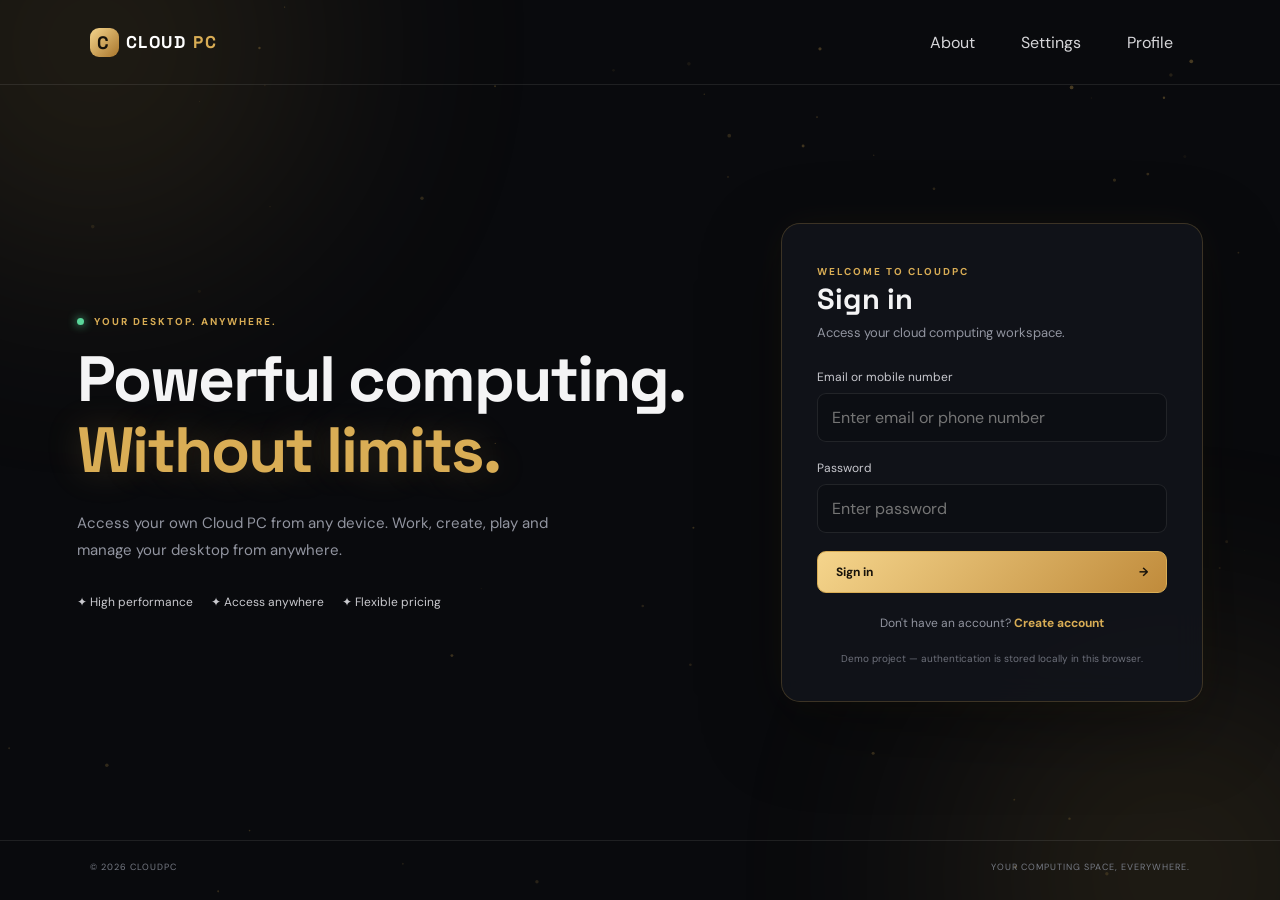
==== commit 82afd5da: "Add files via upload" ====
--- a/index.html
+++ b/index.html
@@ -1,363 +1,363 @@
-<!DOCTYPE html>
-<html lang="en">
-<head>
-    <meta charset="UTF-8">
-    <meta name="viewport" content="width=device-width, initial-scale=1.0">
-    <title>Cloud PC | Your Desktop Anywhere</title>
-    <link rel="stylesheet" href="style.css">
-</head>
-<body>
-
-    <div class="background-glow glow-one"></div>
-    <div class="background-glow glow-two"></div>
-    <canvas id="particleCanvas"></canvas>
-
-    <!-- LOGIN SCREEN -->
-    <section id="loginScreen" class="screen login-screen active">
-        <nav class="top-nav">
-            <div class="brand"><span class="brand-mark">C</span> CLOUD<span>PC</span></div>
-            <div class="top-nav-links">
-                <button onclick="showLandingAbout()">About</button>
-                <button onclick="showLandingSettings()">Settings</button>
-                <button onclick="showLogin()">Profile</button>
-            </div>
-        </nav>
-
-        <main class="login-content">
-            <div class="hero-text">
-                <div class="eyebrow"><span class="status-dot"></span> YOUR DESKTOP. ANYWHERE.</div>
-                <h1>Powerful computing.<br><span>Without limits.</span></h1>
-                <p>Access your own Cloud PC from any device. Work, create, play and manage your desktop from anywhere.</p>
-                <div class="hero-features">
-                    <span>✦ High performance</span>
-                    <span>✦ Access anywhere</span>
-                    <span>✦ Flexible pricing</span>
-                </div>
-            </div>
-
-            <div class="auth-card" id="authCard">
-                <div class="auth-heading">
-                    <span class="eyebrow">WELCOME TO CLOUDPC</span>
-                    <h2 id="authTitle">Sign in</h2>
-                    <p id="authDescription">Access your cloud computing workspace.</p>
-                </div>
-
-                <form id="authForm">
-                    <div id="nameField" class="form-field hidden">
-                        <label>Full name</label>
-                        <input type="text" id="fullName" placeholder="Enter your name">
-                    </div>
-
-                    <div class="form-field">
-                        <label>Email or mobile number</label>
-                        <input type="text" id="loginId" placeholder="Enter email or phone number" required>
-                    </div>
-
-                    <div class="form-field">
-                        <label>Password</label>
-                        <input type="password" id="password" placeholder="Enter password" required>
-                    </div>
-
-                    <button type="submit" class="primary-btn full-btn" id="authSubmit">Sign in <span>→</span></button>
-                </form>
-
-                <p class="auth-switch" id="authSwitch">
-                    Don't have an account? <button onclick="toggleAuth()">Create account</button>
-                </p>
-                <p class="demo-note">Demo project — authentication is stored locally in this browser.</p>
-            </div>
-        </main>
-
-        <footer class="landing-footer">
-            <span>© 2026 CLOUDPC</span>
-            <span>YOUR COMPUTING SPACE, EVERYWHERE.</span>
-        </footer>
-    </section>
-
-    <!-- DASHBOARD SCREEN -->
-    <section id="cloudDashboard" class="screen dashboard-screen">
-        <aside class="sidebar">
-            <div class="brand sidebar-brand"><span class="brand-mark">C</span> CLOUD<span>PC</span></div>
-
-            <div class="sidebar-account">
-                <div class="avatar" id="sidebarAvatar">U</div>
-                <div>
-                    <strong id="sidebarUserName">User</strong>
-                    <small>Cloud account</small>
-                </div>
-            </div>
-
-            <div class="sidebar-label">WORKSPACE</div>
-            <nav class="sidebar-nav">
-                <button class="side-link active" data-panel="overview"><span>▦</span> Dashboard</button>
-                <button class="side-link" data-panel="plans"><span>▣</span> Choose Cloud PC</button>
-                <button class="side-link" data-panel="my-pcs"><span>▤</span> My Cloud PCs</button>
-                <button class="side-link" data-panel="transfer"><span>⇄</span> File Transfer</button>
-            </nav>
-
-            <div class="sidebar-label">ACCOUNT</div>
-            <nav class="sidebar-nav">
-                <button class="side-link" data-panel="credits"><span>◈</span> Credits</button>
-                <button class="side-link" data-panel="history"><span>◷</span> History</button>
-                <button class="side-link" data-panel="profile"><span>◉</span> Profile</button>
-                <button class="side-link" data-panel="settings"><span>⚙</span> Settings</button>
-                <button class="side-link" data-panel="about"><span>ⓘ</span> About</button>
-            </nav>
-
-            <div class="sidebar-bottom">
-                <div class="sidebar-credit">
-                    <small>AVAILABLE CREDITS</small>
-                    <strong><span id="sidebarCredits">100</span> <small>CR</small></strong>
-                    <button onclick="showDashboardPanel('credits')">Manage credits →</button>
-                </div>
-                <button class="side-link logout-link" onclick="logout()"><span>↪</span> Log out</button>
-            </div>
-        </aside>
-
-        <main class="dashboard-main">
-            <header class="dashboard-header">
-                <div>
-                    <div class="eyebrow">CLOUD COMPUTING PLATFORM</div>
-                    <h2 id="panelHeading">Dashboard</h2>
-                </div>
-                <div class="header-right">
-                    <div class="connection-status"><span class="status-dot"></span> All systems operational</div>
-                    <button class="header-avatar" onclick="showDashboardPanel('profile')" id="headerAvatar">U</button>
-                </div>
-            </header>
-
-            <!-- OVERVIEW -->
-            <section class="dashboard-panel active" id="panel-overview">
-                <div class="welcome-banner">
-                    <div>
-                        <div class="eyebrow">YOUR CLOUD WORKSPACE</div>
-                        <h1>Welcome back, <span id="welcomeName">User</span>.</h1>
-                        <p>Your computing environment is ready. Choose a PC configuration and start working.</p>
-                        <button class="primary-btn" onclick="showDashboardPanel('plans')">Explore Cloud PCs →</button>
-                    </div>
-                    <div class="banner-graphic">
-                        <div class="monitor-graphic">
-                            <div class="monitor-screen"><span>CLOUD</span><strong>PC</strong><i></i></div>
-                            <div class="monitor-stand"></div>
-                        </div>
-                    </div>
-                </div>
-
-                <div class="stats-grid">
-                    <div class="stat-card">
-                        <span>AVAILABLE CREDITS</span>
-                        <strong id="overviewCredits">100 CR</strong>
-                        <small>Your current balance</small>
-                    </div>
-                    <div class="stat-card">
-                        <span>MY CLOUD PCS</span>
-                        <strong id="overviewPCs">0</strong>
-                        <small>Saved configurations</small>
-                    </div>
-                    <div class="stat-card">
-                        <span>ACTIVITY RECORDS</span>
-                        <strong id="overviewHistory">0</strong>
-                        <small>Account activities</small>
-                    </div>
-                </div>
-
-                <div class="section-heading">
-                    <div><h3>Recommended Cloud PCs</h3><p>Choose a configuration for your workload.</p></div>
-                    <button class="text-btn" onclick="showDashboardPanel('plans')">View all plans →</button>
-                </div>
-
-                <div class="plan-grid">
-                    <article class="plan-card">
-                        <div class="plan-icon">▤</div><span class="plan-tag">STARTER</span>
-                        <h3>Basic</h3><p>For everyday computing and browsing.</p>
-                        <strong>5 <small>CR / hour</small></strong>
-                        <button class="outline-btn" onclick="selectCloudPC('basic')">Select PC</button>
-                    </article>
-                    <article class="plan-card featured">
-                        <div class="plan-icon">◈</div><span class="plan-tag">POPULAR</span>
-                        <h3>Professional</h3><p>For productivity and development.</p>
-                        <strong>10 <small>CR / hour</small></strong>
-                        <button class="primary-btn" onclick="selectCloudPC('professional')">Select PC</button>
-                    </article>
-                    <article class="plan-card">
-                        <div class="plan-icon">▧</div><span class="plan-tag">PERFORMANCE</span>
-                        <h3>Gaming</h3><p>For gaming and GPU-intensive work.</p>
-                        <strong>20 <small>CR / hour</small></strong>
-                        <button class="outline-btn" onclick="selectCloudPC('gaming')">Select PC</button>
-                    </article>
-                </div>
-
-                <div class="section-heading"><div><h3>Recent activity</h3><p>Your latest account events.</p></div>
-                    <button class="text-btn" onclick="showDashboardPanel('history')">View history →</button>
-                </div>
-                <div class="activity-list" id="recentActivity"></div>
-            </section>
-
-            <!-- CHOOSE PC -->
-            <section class="dashboard-panel" id="panel-plans">
-                <div class="page-intro"><div class="eyebrow">CONFIGURE YOUR WORKSPACE</div><h2>Choose your Cloud PC</h2><p>Select the computing power that matches your requirements. Demo prices are charged in credits per hour.</p></div>
-                <div class="all-plans-grid" id="allPlansGrid"></div>
-                <div class="notice">These are demonstration configurations. Actual cloud hardware, GPU access and remote desktop connectivity require a cloud infrastructure backend.</div>
-            </section>
-
-            <!-- MY PCS -->
-            <section class="dashboard-panel" id="panel-my-pcs">
-                <div class="page-intro"><div class="eyebrow">YOUR CONFIGURATIONS</div><h2>My Cloud PCs</h2><p>Manage your saved Cloud PC configurations and launch a desktop.</p></div>
-                <div id="myPCList" class="my-pc-list"></div>
-                <button class="primary-btn" onclick="showDashboardPanel('plans')">+ Add a Cloud PC</button>
-            </section>
-
-            <!-- FILE TRANSFER -->
-            <section class="dashboard-panel" id="panel-transfer">
-                <div class="page-intro"><div class="eyebrow">MOVE YOUR DATA</div><h2>File Transfer</h2><p>Transfer files between this device and the Cloud PC demo workspace.</p></div>
-                <div class="transfer-grid">
-                    <div class="transfer-card">
-                        <div class="transfer-icon">↑</div><h3>Upload to Cloud PC</h3>
-                        <p>Select files from your local device. They will be added to this browser demo's transfer list.</p>
-                        <input type="file" id="uploadInput" multiple>
-                        <button class="primary-btn" onclick="uploadCloudFiles()">Upload selected files</button>
-                    </div>
-                    <div class="transfer-card">
-                        <div class="transfer-icon">↓</div><h3>Download to device</h3>
-                        <p>Download files from the transfer list to your local device.</p>
-                        <button class="outline-btn" onclick="downloadCloudBackup()">Download transfer list</button>
-                    </div>
-                </div>
-                <div class="section-heading"><div><h3>Transferred files</h3><p>Files selected during this browser session.</p></div></div>
-                <div id="transferredFiles" class="file-list"></div>
-                <div class="notice">This prototype uses browser file access. It does not upload files to a remote server.</div>
-            </section>
-
-            <!-- CREDITS -->
-            <section class="dashboard-panel" id="panel-credits">
-                <div class="page-intro"><div class="eyebrow">ACCOUNT BALANCE</div><h2>Credits</h2><p>Manage your demo Cloud PC credits.</p></div>
-                <div class="credit-balance-card">
-                    <span>YOUR AVAILABLE BALANCE</span>
-                    <strong><span id="creditBalance">100</span> <small>CR</small></strong>
-                    <p>Credits are used for simulated PC launch charges.</p>
-                </div>
-                <div class="section-heading"><div><h3>Add demo credits</h3><p>Select a demo credit package.</p></div></div>
-                <div class="credit-packages">
-                    <div class="credit-package"><h3>Starter</h3><strong>100 CR</strong><p>Demo package</p><button class="outline-btn" onclick="addDemoCredits(100)">Add credits</button></div>
-                    <div class="credit-package"><h3>Standard</h3><strong>500 CR</strong><p>Demo package</p><button class="outline-btn" onclick="addDemoCredits(500)">Add credits</button></div>
-                    <div class="credit-package"><h3>Power</h3><strong>1000 CR</strong><p>Demo package</p><button class="primary-btn" onclick="addDemoCredits(1000)">Add credits</button></div>
-                </div>
-                <div class="notice">No real payment is processed. These buttons only update the local demo balance.</div>
-            </section>
-
-            <!-- HISTORY -->
-            <section class="dashboard-panel" id="panel-history">
-                <div class="page-intro"><div class="eyebrow">ACCOUNT RECORDS</div><h2>Activity History</h2><p>Review your recent Cloud PC activities.</p></div>
-                <div class="history-toolbar"><span>Recent events</span><button class="text-btn" onclick="clearActivityHistory()">Clear history</button></div>
-                <div id="historyList" class="activity-list"></div>
-            </section>
-
-            <!-- PROFILE -->
-            <section class="dashboard-panel" id="panel-profile">
-                <div class="page-intro"><div class="eyebrow">ACCOUNT DETAILS</div><h2>My Profile</h2><p>View and update your local demo account details.</p></div>
-                <div class="profile-card">
-                    <div class="large-avatar" id="profileAvatar">U</div>
-                    <div class="profile-fields">
-                        <label>Full name</label><input id="profileName" type="text" placeholder="Your name">
-                        <label>Email or mobile number</label><input id="profileContact" type="text" disabled>
-                        <button class="primary-btn" onclick="saveProfile()">Save profile</button>
-                    </div>
-                </div>
-            </section>
-
-            <!-- SETTINGS -->
-            <section class="dashboard-panel" id="panel-settings">
-                <div class="page-intro"><div class="eyebrow">PREFERENCES</div><h2>Settings</h2><p>Customize the appearance of your Cloud PC dashboard.</p></div>
-                <div class="settings-card">
-                    <div><h3>Accent color</h3><p>Change the highlight color used across the interface.</p></div>
-                    <select id="accentSelect" onchange="changeAccent(this.value)">
-                        <option value="gold">Gold</option><option value="blue">Blue</option><option value="purple">Purple</option><option value="green">Green</option>
-                    </select>
-                </div>
-                <div class="settings-card">
-                    <div><h3>Interface animations</h3><p>Enable or disable interface animations.</p></div>
-                    <label class="switch"><input id="animationToggle" type="checkbox" checked onchange="toggleAnimations(this.checked)"><span></span></label>
-                </div>
-                <div class="settings-card">
-                    <div><h3>Reset demo data</h3><p>Clear saved PCs, credits, history and preferences.</p></div>
-                    <button class="danger-btn" onclick="resetDemoData()">Reset data</button>
-                </div>
-            </section>
-
-            <!-- ABOUT -->
-            <section class="dashboard-panel" id="panel-about">
-                <div class="page-intro"><div class="eyebrow">ABOUT THE PLATFORM</div><h2>Computing without boundaries.</h2><p>A Cloud PC concept that makes powerful computing accessible from different devices.</p></div>
-                <div class="about-card">
-                    <h3>Your desktop, delivered through the cloud.</h3>
-                    <p>Cloud PC is designed to let users access a desktop environment through a browser on a laptop, desktop, tablet or mobile device. Instead of depending entirely on expensive local hardware, users can select a computing configuration based on their requirements.</p>
-                    <p>The concept is intended for users who need additional computing power for productivity, development, gaming, video editing and other demanding workloads without owning a high-end physical computer.</p>
-                    <div class="about-feature-grid">
-                        <div><strong>01</strong><h4>Access anywhere</h4><p>Connect from supported devices through a browser.</p></div>
-                        <div><strong>02</strong><h4>Flexible configurations</h4><p>Choose a PC plan based on your workload.</p></div>
-                        <div><strong>03</strong><h4>Usage-based concept</h4><p>Pay according to the time and resources used.</p></div>
-                        <div><strong>04</strong><h4>Centralized data concept</h4><p>Keep computing resources and files in a managed environment.</p></div>
-                    </div>
-                    <div class="notice">This is a front-end demonstration. Real remote computing, secure authentication, cloud backup and billing must be implemented using backend services.</div>
-                </div>
-            </section>
-        </main>
-    </section>
-
-    <!-- CLOUD DESKTOP SCREEN -->
-    <section id="desktopScreen" class="screen desktop-screen">
-        <div class="desktop-topbar">
-            <div class="brand"><span class="brand-mark">C</span> CLOUD<span>PC</span></div>
-            <div class="desktop-top-actions">
-                <span class="desktop-status"><span class="status-dot"></span> Connected (Demo)</span>
-                <button onclick="returnToDashboard()">Cloud PC Dashboard</button>
-                <button onclick="logout()">Sign out</button>
-            </div>
-        </div>
-
-        <div class="desktop-area" id="desktopArea">
-            <div class="desktop-welcome">
-                <div class="desktop-orb">C</div>
-                <h1>Welcome to your Cloud PC</h1>
-                <p id="desktopWelcome">Your workspace is ready.</p>
-                <span class="desktop-hint">Select an application to get started</span>
-            </div>
-
-            <div class="desktop-icons">
-                <button class="desktop-icon" onclick="openApp('fileManager')"><span>📁</span>File Manager</button>
-                <button class="desktop-icon" onclick="openApp('notepad')"><span>📝</span>Notepad</button>
-                <button class="desktop-icon" onclick="openApp('calculator')"><span>🧮</span>Calculator</button>
-                <button class="desktop-icon" onclick="openApp('browser')"><span>🌐</span>Browser</button>
-                <button class="desktop-icon" onclick="openApp('terminal')"><span>⌨</span>Terminal</button>
-                <button class="desktop-icon" onclick="openApp('settings')"><span>⚙</span>Settings</button>
-                <button class="desktop-icon" onclick="openApp('about')"><span>ⓘ</span>About</button>
-                <button class="desktop-icon" onclick="openApp('paint')"><span>🎨</span>Paint</button>
-            </div>
-
-            <div id="windowLayer"></div>
-        </div>
-
-        <footer class="taskbar">
-            <button class="taskbar-start" onclick="toggleStartMenu()">C</button>
-            <div class="taskbar-apps" id="taskbarApps"></div>
-            <div class="taskbar-right"><span id="desktopClock"></span><button onclick="returnToDashboard()">☁</button></div>
-        </footer>
-
-        <div id="startMenu" class="start-menu hidden">
-            <div class="start-menu-title">Cloud PC</div>
-            <div class="start-menu-grid">
-                <button onclick="openApp('fileManager');toggleStartMenu()">📁<span>Files</span></button>
-                <button onclick="openApp('notepad');toggleStartMenu()">📝<span>Notepad</span></button>
-                <button onclick="openApp('calculator');toggleStartMenu()">🧮<span>Calculator</span></button>
-                <button onclick="openApp('browser');toggleStartMenu()">🌐<span>Browser</span></button>
-                <button onclick="openApp('terminal');toggleStartMenu()">⌨<span>Terminal</span></button>
-                <button onclick="openApp('paint');toggleStartMenu()">🎨<span>Paint</span></button>
-            </div>
-            <button class="start-logout" onclick="logout()">Sign out</button>
-        </div>
-    </section>
-
-    <div id="toast" class="toast"></div>
-
-    <script src="script.js"></script>
-</body>
+<!DOCTYPE html>
+<html lang="en">
+<head>
+    <meta charset="UTF-8">
+    <meta name="viewport" content="width=device-width, initial-scale=1.0">
+    <title>Cloud PC | Your Desktop Anywhere</title>
+    <link rel="stylesheet" href="style.css">
+</head>
+<body>
+
+    <div class="background-glow glow-one"></div>
+    <div class="background-glow glow-two"></div>
+    <canvas id="particleCanvas"></canvas>
+
+    <!-- LOGIN SCREEN -->
+    <section id="loginScreen" class="screen login-screen active">
+        <nav class="top-nav">
+            <div class="brand"><span class="brand-mark">C</span> CLOUD<span>PC</span></div>
+            <div class="top-nav-links">
+                <button onclick="showLandingAbout()">About</button>
+                <button onclick="showLandingSettings()">Settings</button>
+                <button onclick="showLogin()">Profile</button>
+            </div>
+        </nav>
+
+        <main class="login-content">
+            <div class="hero-text">
+                <div class="eyebrow"><span class="status-dot"></span> YOUR DESKTOP. ANYWHERE.</div>
+                <h1>Powerful computing.<br><span>Without limits.</span></h1>
+                <p>Access your own Cloud PC from any device. Work, create, play and manage your desktop from anywhere.</p>
+                <div class="hero-features">
+                    <span>✦ High performance</span>
+                    <span>✦ Access anywhere</span>
+                    <span>✦ Flexible pricing</span>
+                </div>
+            </div>
+
+            <div class="auth-card" id="authCard">
+                <div class="auth-heading">
+                    <span class="eyebrow">WELCOME TO CLOUDPC</span>
+                    <h2 id="authTitle">Sign in</h2>
+                    <p id="authDescription">Access your cloud computing workspace.</p>
+                </div>
+
+                <form id="authForm">
+                    <div id="nameField" class="form-field hidden">
+                        <label>Full name</label>
+                        <input type="text" id="fullName" placeholder="Enter your name">
+                    </div>
+
+                    <div class="form-field">
+                        <label>Email or mobile number</label>
+                        <input type="text" id="loginId" placeholder="Enter email or phone number" required>
+                    </div>
+
+                    <div class="form-field">
+                        <label>Password</label>
+                        <input type="password" id="password" placeholder="Enter password" required>
+                    </div>
+
+                    <button type="submit" class="primary-btn full-btn" id="authSubmit">Sign in <span>→</span></button>
+                </form>
+
+                <p class="auth-switch" id="authSwitch">
+                    Don't have an account? <button onclick="toggleAuth()">Create account</button>
+                </p>
+                <p class="demo-note">Demo project — authentication is stored locally in this browser.</p>
+            </div>
+        </main>
+
+        <footer class="landing-footer">
+            <span>© 2026 CLOUDPC</span>
+            <span>YOUR COMPUTING SPACE, EVERYWHERE.</span>
+        </footer>
+    </section>
+
+    <!-- DASHBOARD SCREEN -->
+    <section id="cloudDashboard" class="screen dashboard-screen">
+        <aside class="sidebar">
+            <div class="brand sidebar-brand"><span class="brand-mark">C</span> CLOUD<span>PC</span></div>
+
+            <div class="sidebar-account">
+                <div class="avatar" id="sidebarAvatar">U</div>
+                <div>
+                    <strong id="sidebarUserName">User</strong>
+                    <small>Cloud account</small>
+                </div>
+            </div>
+
+            <div class="sidebar-label">WORKSPACE</div>
+            <nav class="sidebar-nav">
+                <button class="side-link active" data-panel="overview"><span>▦</span> Dashboard</button>
+                <button class="side-link" data-panel="plans"><span>▣</span> Choose Cloud PC</button>
+                <button class="side-link" data-panel="my-pcs"><span>▤</span> My Cloud PCs</button>
+                <button class="side-link" data-panel="transfer"><span>⇄</span> File Transfer</button>
+            </nav>
+
+            <div class="sidebar-label">ACCOUNT</div>
+            <nav class="sidebar-nav">
+                <button class="side-link" data-panel="credits"><span>◈</span> Credits</button>
+                <button class="side-link" data-panel="history"><span>◷</span> History</button>
+                <button class="side-link" data-panel="profile"><span>◉</span> Profile</button>
+                <button class="side-link" data-panel="settings"><span>⚙</span> Settings</button>
+                <button class="side-link" data-panel="about"><span>ⓘ</span> About</button>
+            </nav>
+
+            <div class="sidebar-bottom">
+                <div class="sidebar-credit">
+                    <small>AVAILABLE CREDITS</small>
+                    <strong><span id="sidebarCredits">100</span> <small>CR</small></strong>
+                    <button onclick="showDashboardPanel('credits')">Manage credits →</button>
+                </div>
+                <button class="side-link logout-link" onclick="logout()"><span>↪</span> Log out</button>
+            </div>
+        </aside>
+
+        <main class="dashboard-main">
+            <header class="dashboard-header">
+                <div>
+                    <div class="eyebrow">CLOUD COMPUTING PLATFORM</div>
+                    <h2 id="panelHeading">Dashboard</h2>
+                </div>
+                <div class="header-right">
+                    <div class="connection-status"><span class="status-dot"></span> All systems operational</div>
+                    <button class="header-avatar" onclick="showDashboardPanel('profile')" id="headerAvatar">U</button>
+                </div>
+            </header>
+
+            <!-- OVERVIEW -->
+            <section class="dashboard-panel active" id="panel-overview">
+                <div class="welcome-banner">
+                    <div>
+                        <div class="eyebrow">YOUR CLOUD WORKSPACE</div>
+                        <h1>Welcome back, <span id="welcomeName">User</span>.</h1>
+                        <p>Your computing environment is ready. Choose a PC configuration and start working.</p>
+                        <button class="primary-btn" onclick="showDashboardPanel('plans')">Explore Cloud PCs →</button>
+                    </div>
+                    <div class="banner-graphic">
+                        <div class="monitor-graphic">
+                            <div class="monitor-screen"><span>CLOUD</span><strong>PC</strong><i></i></div>
+                            <div class="monitor-stand"></div>
+                        </div>
+                    </div>
+                </div>
+
+                <div class="stats-grid">
+                    <div class="stat-card">
+                        <span>AVAILABLE CREDITS</span>
+                        <strong id="overviewCredits">100 CR</strong>
+                        <small>Your current balance</small>
+                    </div>
+                    <div class="stat-card">
+                        <span>MY CLOUD PCS</span>
+                        <strong id="overviewPCs">0</strong>
+                        <small>Saved configurations</small>
+                    </div>
+                    <div class="stat-card">
+                        <span>ACTIVITY RECORDS</span>
+                        <strong id="overviewHistory">0</strong>
+                        <small>Account activities</small>
+                    </div>
+                </div>
+
+                <div class="section-heading">
+                    <div><h3>Recommended Cloud PCs</h3><p>Choose a configuration for your workload.</p></div>
+                    <button class="text-btn" onclick="showDashboardPanel('plans')">View all plans →</button>
+                </div>
+
+                <div class="plan-grid">
+                    <article class="plan-card">
+                        <div class="plan-icon">▤</div><span class="plan-tag">STARTER</span>
+                        <h3>Basic</h3><p>For everyday computing and browsing.</p>
+                        <strong>5 <small>CR / hour</small></strong>
+                        <button class="outline-btn" onclick="selectCloudPC('basic')">Select PC</button>
+                    </article>
+                    <article class="plan-card featured">
+                        <div class="plan-icon">◈</div><span class="plan-tag">POPULAR</span>
+                        <h3>Professional</h3><p>For productivity and development.</p>
+                        <strong>10 <small>CR / hour</small></strong>
+                        <button class="primary-btn" onclick="selectCloudPC('professional')">Select PC</button>
+                    </article>
+                    <article class="plan-card">
+                        <div class="plan-icon">▧</div><span class="plan-tag">PERFORMANCE</span>
+                        <h3>Gaming</h3><p>For gaming and GPU-intensive work.</p>
+                        <strong>20 <small>CR / hour</small></strong>
+                        <button class="outline-btn" onclick="selectCloudPC('gaming')">Select PC</button>
+                    </article>
+                </div>
+
+                <div class="section-heading"><div><h3>Recent activity</h3><p>Your latest account events.</p></div>
+                    <button class="text-btn" onclick="showDashboardPanel('history')">View history →</button>
+                </div>
+                <div class="activity-list" id="recentActivity"></div>
+            </section>
+
+            <!-- CHOOSE PC -->
+            <section class="dashboard-panel" id="panel-plans">
+                <div class="page-intro"><div class="eyebrow">CONFIGURE YOUR WORKSPACE</div><h2>Choose your Cloud PC</h2><p>Select the computing power that matches your requirements. Demo prices are charged in credits per hour.</p></div>
+                <div class="all-plans-grid" id="allPlansGrid"></div>
+                <div class="notice">These are demonstration configurations. Actual cloud hardware, GPU access and remote desktop connectivity require a cloud infrastructure backend.</div>
+            </section>
+
+            <!-- MY PCS -->
+            <section class="dashboard-panel" id="panel-my-pcs">
+                <div class="page-intro"><div class="eyebrow">YOUR CONFIGURATIONS</div><h2>My Cloud PCs</h2><p>Manage your saved Cloud PC configurations and launch a desktop.</p></div>
+                <div id="myPCList" class="my-pc-list"></div>
+                <button class="primary-btn" onclick="showDashboardPanel('plans')">+ Add a Cloud PC</button>
+            </section>
+
+            <!-- FILE TRANSFER -->
+            <section class="dashboard-panel" id="panel-transfer">
+                <div class="page-intro"><div class="eyebrow">MOVE YOUR DATA</div><h2>File Transfer</h2><p>Transfer files between this device and the Cloud PC demo workspace.</p></div>
+                <div class="transfer-grid">
+                    <div class="transfer-card">
+                        <div class="transfer-icon">↑</div><h3>Upload to Cloud PC</h3>
+                        <p>Select files from your local device. They will be added to this browser demo's transfer list.</p>
+                        <input type="file" id="uploadInput" multiple>
+                        <button class="primary-btn" onclick="uploadCloudFiles()">Upload selected files</button>
+                    </div>
+                    <div class="transfer-card">
+                        <div class="transfer-icon">↓</div><h3>Download to device</h3>
+                        <p>Download files from the transfer list to your local device.</p>
+                        <button class="outline-btn" onclick="downloadCloudBackup()">Download transfer list</button>
+                    </div>
+                </div>
+                <div class="section-heading"><div><h3>Transferred files</h3><p>Files selected during this browser session.</p></div></div>
+                <div id="transferredFiles" class="file-list"></div>
+                <div class="notice">This prototype uses browser file access. It does not upload files to a remote server.</div>
+            </section>
+
+            <!-- CREDITS -->
+            <section class="dashboard-panel" id="panel-credits">
+                <div class="page-intro"><div class="eyebrow">ACCOUNT BALANCE</div><h2>Credits</h2><p>Manage your demo Cloud PC credits.</p></div>
+                <div class="credit-balance-card">
+                    <span>YOUR AVAILABLE BALANCE</span>
+                    <strong><span id="creditBalance">100</span> <small>CR</small></strong>
+                    <p>Credits are used for simulated PC launch charges.</p>
+                </div>
+                <div class="section-heading"><div><h3>Add demo credits</h3><p>Select a demo credit package.</p></div></div>
+                <div class="credit-packages">
+                    <div class="credit-package"><h3>Starter</h3><strong>100 CR</strong><p>Demo package</p><button class="outline-btn" onclick="addDemoCredits(100)">Add credits</button></div>
+                    <div class="credit-package"><h3>Standard</h3><strong>500 CR</strong><p>Demo package</p><button class="outline-btn" onclick="addDemoCredits(500)">Add credits</button></div>
+                    <div class="credit-package"><h3>Power</h3><strong>1000 CR</strong><p>Demo package</p><button class="primary-btn" onclick="addDemoCredits(1000)">Add credits</button></div>
+                </div>
+                <div class="notice">No real payment is processed. These buttons only update the local demo balance.</div>
+            </section>
+
+            <!-- HISTORY -->
+            <section class="dashboard-panel" id="panel-history">
+                <div class="page-intro"><div class="eyebrow">ACCOUNT RECORDS</div><h2>Activity History</h2><p>Review your recent Cloud PC activities.</p></div>
+                <div class="history-toolbar"><span>Recent events</span><button class="text-btn" onclick="clearActivityHistory()">Clear history</button></div>
+                <div id="historyList" class="activity-list"></div>
+            </section>
+
+            <!-- PROFILE -->
+            <section class="dashboard-panel" id="panel-profile">
+                <div class="page-intro"><div class="eyebrow">ACCOUNT DETAILS</div><h2>My Profile</h2><p>View and update your local demo account details.</p></div>
+                <div class="profile-card">
+                    <div class="large-avatar" id="profileAvatar">U</div>
+                    <div class="profile-fields">
+                        <label>Full name</label><input id="profileName" type="text" placeholder="Your name">
+                        <label>Email or mobile number</label><input id="profileContact" type="text" disabled>
+                        <button class="primary-btn" onclick="saveProfile()">Save profile</button>
+                    </div>
+                </div>
+            </section>
+
+            <!-- SETTINGS -->
+            <section class="dashboard-panel" id="panel-settings">
+                <div class="page-intro"><div class="eyebrow">PREFERENCES</div><h2>Settings</h2><p>Customize the appearance of your Cloud PC dashboard.</p></div>
+                <div class="settings-card">
+                    <div><h3>Accent color</h3><p>Change the highlight color used across the interface.</p></div>
+                    <select id="accentSelect" onchange="changeAccent(this.value)">
+                        <option value="gold">Gold</option><option value="blue">Blue</option><option value="purple">Purple</option><option value="green">Green</option>
+                    </select>
+                </div>
+                <div class="settings-card">
+                    <div><h3>Interface animations</h3><p>Enable or disable interface animations.</p></div>
+                    <label class="switch"><input id="animationToggle" type="checkbox" checked onchange="toggleAnimations(this.checked)"><span></span></label>
+                </div>
+                <div class="settings-card">
+                    <div><h3>Reset demo data</h3><p>Clear saved PCs, credits, history and preferences.</p></div>
+                    <button class="danger-btn" onclick="resetDemoData()">Reset data</button>
+                </div>
+            </section>
+
+            <!-- ABOUT -->
+            <section class="dashboard-panel" id="panel-about">
+                <div class="page-intro"><div class="eyebrow">ABOUT THE PLATFORM</div><h2>Computing without boundaries.</h2><p>A Cloud PC concept that makes powerful computing accessible from different devices.</p></div>
+                <div class="about-card">
+                    <h3>Your desktop, delivered through the cloud.</h3>
+                    <p>Cloud PC is designed to let users access a desktop environment through a browser on a laptop, desktop, tablet or mobile device. Instead of depending entirely on expensive local hardware, users can select a computing configuration based on their requirements.</p>
+                    <p>The concept is intended for users who need additional computing power for productivity, development, gaming, video editing and other demanding workloads without owning a high-end physical computer.</p>
+                    <div class="about-feature-grid">
+                        <div><strong>01</strong><h4>Access anywhere</h4><p>Connect from supported devices through a browser.</p></div>
+                        <div><strong>02</strong><h4>Flexible configurations</h4><p>Choose a PC plan based on your workload.</p></div>
+                        <div><strong>03</strong><h4>Usage-based concept</h4><p>Pay according to the time and resources used.</p></div>
+                        <div><strong>04</strong><h4>Centralized data concept</h4><p>Keep computing resources and files in a managed environment.</p></div>
+                    </div>
+                    <div class="notice">This is a front-end demonstration. Real remote computing, secure authentication, cloud backup and billing must be implemented using backend services.</div>
+                </div>
+            </section>
+        </main>
+    </section>
+
+    <!-- CLOUD DESKTOP SCREEN -->
+    <section id="desktopScreen" class="screen desktop-screen">
+        <div class="desktop-topbar">
+            <div class="brand"><span class="brand-mark">C</span> CLOUD<span>PC</span></div>
+            <div class="desktop-top-actions">
+                <span class="desktop-status"><span class="status-dot"></span> Connected (Demo)</span>
+                <button onclick="returnToDashboard()">Cloud PC Dashboard</button>
+                <button onclick="logout()">Sign out</button>
+            </div>
+        </div>
+
+        <div class="desktop-area" id="desktopArea">
+            <div class="desktop-welcome">
+                <div class="desktop-orb">C</div>
+                <h1>Welcome to your Cloud PC</h1>
+                <p id="desktopWelcome">Your workspace is ready.</p>
+                <span class="desktop-hint">Select an application to get started</span>
+            </div>
+
+            <div class="desktop-icons">
+                <button class="desktop-icon" onclick="openApp('fileManager')"><span>📁</span>File Manager</button>
+                <button class="desktop-icon" onclick="openApp('notepad')"><span>📝</span>Notepad</button>
+                <button class="desktop-icon" onclick="openApp('calculator')"><span>🧮</span>Calculator</button>
+                <button class="desktop-icon" onclick="openApp('browser')"><span>🌐</span>Browser</button>
+                <button class="desktop-icon" onclick="openApp('terminal')"><span>⌨</span>Terminal</button>
+                <button class="desktop-icon" onclick="openApp('settings')"><span>⚙</span>Settings</button>
+                <button class="desktop-icon" onclick="openApp('about')"><span>ⓘ</span>About</button>
+                <button class="desktop-icon" onclick="openApp('paint')"><span>🎨</span>Paint</button>
+            </div>
+
+            <div id="windowLayer"></div>
+        </div>
+
+        <footer class="taskbar">
+            <button class="taskbar-start" onclick="toggleStartMenu()">C</button>
+            <div class="taskbar-apps" id="taskbarApps"></div>
+            <div class="taskbar-right"><span id="desktopClock"></span><button onclick="returnToDashboard()">☁</button></div>
+        </footer>
+
+        <div id="startMenu" class="start-menu hidden">
+            <div class="start-menu-title">Cloud PC</div>
+            <div class="start-menu-grid">
+                <button onclick="openApp('fileManager');toggleStartMenu()">📁<span>Files</span></button>
+                <button onclick="openApp('notepad');toggleStartMenu()">📝<span>Notepad</span></button>
+                <button onclick="openApp('calculator');toggleStartMenu()">🧮<span>Calculator</span></button>
+                <button onclick="openApp('browser');toggleStartMenu()">🌐<span>Browser</span></button>
+                <button onclick="openApp('terminal');toggleStartMenu()">⌨<span>Terminal</span></button>
+                <button onclick="openApp('paint');toggleStartMenu()">🎨<span>Paint</span></button>
+            </div>
+            <button class="start-logout" onclick="logout()">Sign out</button>
+        </div>
+    </section>
+
+    <div id="toast" class="toast"></div>
+
+    <script src="script.js"></script>
+</body>
 </html>
--- a/style.css
+++ b/style.css
@@ -1,650 +1,650 @@
-@import url('https://fonts.googleapis.com/css2?family=DM+Sans:wght@400;500;600;700&family=Space+Grotesk:wght@400;500;600;700&display=swap');
-
-:root {
-    --accent: #d9ad55;
-    --accent-light: #f5d58c;
-    --bg: #090a0d;
-    --panel: #111319;
-    --panel-light: #171a22;
-    --text: #f4f4f5;
-    --muted: #9295a0;
-    --border: rgba(255,255,255,.09);
-    --danger: #e16b6b;
-}
-
-* { box-sizing: border-box; margin: 0; padding: 0; }
-
-body {
-    background: var(--bg);
-    color: var(--text);
-    font-family: 'DM Sans', sans-serif;
-    min-height: 100vh;
-    overflow-x: hidden;
-}
-
-button, input, select { font: inherit; }
-button { cursor: pointer; }
-button:focus-visible, input:focus-visible, select:focus-visible { outline: 2px solid var(--accent); outline-offset: 3px; }
-
-.background-glow {
-    position: fixed;
-    width: 450px;
-    height: 450px;
-    border-radius: 50%;
-    filter: blur(130px);
-    opacity: .12;
-    pointer-events: none;
-    z-index: 0;
-    background: var(--accent);
-}
-.glow-one { top: -180px; left: -130px; }
-.glow-two { bottom: -200px; right: -120px; }
-#particleCanvas { position: fixed; inset: 0; pointer-events: none; z-index: 0; opacity: .55; }
-
-.screen { display: none; position: relative; z-index: 1; min-height: 100vh; }
-.screen.active { display: block; }
-.hidden { display: none !important; }
-
-.brand {
-    display: flex;
-    align-items: center;
-    gap: 7px;
-    color: white;
-    font-family: 'Space Grotesk', sans-serif;
-    font-weight: 700;
-    letter-spacing: 1.5px;
-    font-size: 17px;
-}
-.brand > span:last-child { color: var(--accent); }
-.brand-mark {
-    width: 29px;
-    height: 29px;
-    display: grid;
-    place-items: center;
-    background: linear-gradient(135deg, var(--accent-light), #a8752c);
-    color: #17120a;
-    border-radius: 9px;
-    font-size: 18px;
-    font-weight: 700;
-}
-
-.top-nav {
-    height: 85px;
-    display: flex;
-    align-items: center;
-    justify-content: space-between;
-    padding: 0 7%;
-    border-bottom: 1px solid var(--border);
-}
-.top-nav-links { display: flex; gap: 12px; }
-.top-nav-links button {
-    color: #d6d6d9;
-    background: transparent;
-    border: 1px solid transparent;
-    border-radius: 9px;
-    padding: 10px 16px;
-    transition: .25s;
-}
-.top-nav-links button:hover {
-    color: var(--accent-light);
-    border-color: rgba(217,173,85,.35);
-    background: rgba(217,173,85,.07);
-    box-shadow: 0 0 20px rgba(217,173,85,.12);
-}
-
-.login-content {
-    width: min(1150px, 88%);
-    min-height: calc(100vh - 145px);
-    margin: auto;
-    display: grid;
-    grid-template-columns: 1.2fr .8fr;
-    align-items: center;
-    gap: 70px;
-    padding: 55px 0;
-}
-.eyebrow {
-    color: var(--accent);
-    font-size: 10px;
-    font-weight: 700;
-    letter-spacing: 2px;
-    margin-bottom: 16px;
-}
-.status-dot {
-    width: 7px;
-    height: 7px;
-    background: #5ad69a;
-    display: inline-block;
-    border-radius: 50%;
-    box-shadow: 0 0 10px #5ad69a;
-    margin-right: 6px;
-}
-.hero-text h1 {
-    font-family: 'Space Grotesk', sans-serif;
-    font-size: clamp(40px, 5vw, 65px);
-    line-height: 1.1;
-    letter-spacing: -2px;
-}
-.hero-text h1 span {
-    color: var(--accent);
-    text-shadow: 0 0 35px rgba(217,173,85,.22);
-}
-.hero-text > p {
-    color: var(--muted);
-    max-width: 500px;
-    line-height: 1.8;
-    margin-top: 25px;
-    font-size: 15px;
-}
-.hero-features { display: flex; flex-wrap: wrap; gap: 18px; margin-top: 30px; }
-.hero-features span { color: #c9c9ce; font-size: 12px; }
-
-.auth-card {
-    padding: 35px;
-    background: rgba(18,20,27,.88);
-    border: 1px solid rgba(217,173,85,.22);
-    border-radius: 19px;
-    box-shadow: 0 25px 80px rgba(0,0,0,.35), 0 0 40px rgba(217,173,85,.05);
-    backdrop-filter: blur(15px);
-}
-.auth-heading h2 { font-family: 'Space Grotesk', sans-serif; font-size: 29px; margin-bottom: 7px; }
-.auth-heading p { color: var(--muted); font-size: 13px; margin-bottom: 28px; }
-.form-field { margin-bottom: 18px; }
-.form-field label, .profile-fields label {
-    display: block;
-    color: #c8c8ce;
-    font-size: 12px;
-    margin-bottom: 8px;
-}
-.form-field input, .profile-fields input, .settings-card select {
-    width: 100%;
-    padding: 13px 14px;
-    border: 1px solid var(--border);
-    border-radius: 9px;
-    color: white;
-    background: #0c0e13;
-    outline: none;
-}
-.form-field input:focus, .profile-fields input:focus { border-color: var(--accent); }
-.primary-btn, .outline-btn, .danger-btn {
-    border-radius: 9px;
-    padding: 12px 18px;
-    font-weight: 700;
-    font-size: 12px;
-    transition: .2s;
-}
-.primary-btn {
-    background: linear-gradient(135deg, var(--accent-light), #c08b3b);
-    color: #17120a;
-    border: 1px solid var(--accent);
-}
-.primary-btn:hover { transform: translateY(-2px); box-shadow: 0 8px 25px rgba(217,173,85,.2); }
-.full-btn { width: 100%; display: flex; justify-content: space-between; align-items: center; margin-top: 8px; }
-.outline-btn {
-    background: transparent;
-    color: var(--accent-light);
-    border: 1px solid rgba(217,173,85,.45);
-}
-.outline-btn:hover { background: rgba(217,173,85,.1); }
-.danger-btn { background: rgba(225,107,107,.1); border: 1px solid rgba(225,107,107,.4); color: #f18c8c; }
-.auth-switch { color: var(--muted); text-align: center; font-size: 12px; margin-top: 22px; }
-.auth-switch button { border: 0; background: none; color: var(--accent); font-weight: 700; }
-.demo-note { color: #6e717b; font-size: 10px; text-align: center; margin-top: 20px; line-height: 1.5; }
-.landing-footer {
-    display: flex;
-    justify-content: space-between;
-    padding: 20px 7%;
-    border-top: 1px solid var(--border);
-    color: #777b85;
-    font-size: 9px;
-    letter-spacing: 1px;
-}
-
-/* DASHBOARD */
-
-.dashboard-screen { min-height: 100vh; }
-.dashboard-screen.active { display: flex; }
-.sidebar {
-    width: 245px;
-    flex-shrink: 0;
-    min-height: 100vh;
-    background: rgba(13,15,20,.96);
-    border-right: 1px solid var(--border);
-    padding: 25px 16px;
-    display: flex;
-    flex-direction: column;
-}
-.sidebar-brand { padding: 0 10px 28px; }
-.sidebar-account {
-    display: flex;
-    align-items: center;
-    gap: 11px;
-    padding: 15px 10px;
-    background: rgba(255,255,255,.035);
-    border: 1px solid var(--border);
-    border-radius: 10px;
-    margin-bottom: 28px;
-}
-.avatar, .header-avatar {
-    width: 36px;
-    height: 36px;
-    border-radius: 50%;
-    display: grid;
-    place-items: center;
-    background: linear-gradient(135deg, var(--accent-light), #946a2d);
-    color: #17120a;
-    font-weight: 700;
-}
-.sidebar-account strong { display: block; font-size: 12px; max-width: 145px; overflow: hidden; text-overflow: ellipsis; }
-.sidebar-account small { display: block; color: var(--muted); font-size: 10px; margin-top: 4px; }
-.sidebar-label {
-    color: #737782;
-    font-size: 9px;
-    letter-spacing: 1.6px;
-    padding: 0 11px;
-    margin-bottom: 10px;
-}
-.sidebar-nav { display: grid; gap: 5px; margin-bottom: 25px; }
-.side-link {
-    width: 100%;
-    display: flex;
-    align-items: center;
-    gap: 12px;
-    text-align: left;
-    padding: 11px 12px;
-    border-radius: 8px;
-    border: 1px solid transparent;
-    background: transparent;
-    color: #a8aab2;
-    font-size: 12px;
-    transition: .2s;
-}
-.side-link span { width: 18px; text-align: center; font-size: 16px; }
-.side-link:hover, .side-link.active {
-    background: rgba(217,173,85,.09);
-    border-color: rgba(217,173,85,.15);
-    color: var(--accent-light);
-}
-.sidebar-bottom { margin-top: auto; }
-.sidebar-credit {
-    padding: 15px;
-    border: 1px solid rgba(217,173,85,.22);
-    background: rgba(217,173,85,.055);
-    border-radius: 10px;
-    margin-bottom: 15px;
-}
-.sidebar-credit > small { color: var(--muted); font-size: 9px; letter-spacing: 1px; }
-.sidebar-credit strong { display: block; font-size: 23px; margin: 7px 0; }
-.sidebar-credit strong small { font-size: 10px; color: var(--accent); }
-.sidebar-credit button { border: 0; background: none; color: var(--accent); font-size: 10px; }
-.logout-link { color: #e28c8c; }
-
-.dashboard-main { flex: 1; min-width: 0; padding: 0 38px 50px; }
-.dashboard-header {
-    min-height: 95px;
-    border-bottom: 1px solid var(--border);
-    display: flex;
-    align-items: center;
-    justify-content: space-between;
-    margin-bottom: 30px;
-}
-.dashboard-header .eyebrow { margin-bottom: 5px; font-size: 9px; }
-.dashboard-header h2 { font-family: 'Space Grotesk', sans-serif; font-size: 23px; }
-.header-right { display: flex; align-items: center; gap: 22px; }
-.connection-status { font-size: 10px; color: #a7abb4; }
-.header-avatar { border: 0; }
-.dashboard-panel { display: none; animation: fadeIn .3s ease; }
-.dashboard-panel.active { display: block; }
-@keyframes fadeIn { from { opacity: 0; transform: translateY(7px); } to { opacity: 1; transform: translateY(0); } }
-
-.welcome-banner {
-    min-height: 255px;
-    border: 1px solid rgba(217,173,85,.25);
-    border-radius: 16px;
-    background: radial-gradient(circle at 80% 30%, rgba(217,173,85,.16), transparent 35%), linear-gradient(110deg,#191a20,#12141a);
-    padding: 35px;
-    display: flex;
-    justify-content: space-between;
-    align-items: center;
-    overflow: hidden;
-}
-.welcome-banner h1 { font-family: 'Space Grotesk', sans-serif; font-size: clamp(25px,3vw,36px); margin-bottom: 12px; }
-.welcome-banner h1 span { color: var(--accent); }
-.welcome-banner p { color: var(--muted); font-size: 12px; max-width: 480px; line-height: 1.7; margin-bottom: 20px; }
-.banner-graphic { width: 220px; display: grid; place-items: center; }
-.monitor-graphic { width: 170px; }
-.monitor-screen {
-    height: 105px;
-    border: 4px solid #b58b4b;
-    border-radius: 10px;
-    background: linear-gradient(140deg,#27221a,#10151b);
-    box-shadow: 0 0 35px rgba(217,173,85,.17);
-    display: flex;
-    flex-direction: column;
-    align-items: center;
-    justify-content: center;
-    position: relative;
-}
-.monitor-screen span { color: var(--accent-light); font-size: 10px; letter-spacing: 4px; }
-.monitor-screen strong { font-family: 'Space Grotesk'; font-size: 32px; }
-.monitor-screen i { width: 8px; height: 8px; background: #5ad69a; border-radius: 50%; position: absolute; right: 10px; top: 10px; }
-.monitor-stand { height: 18px; width: 35px; background: #9b7741; margin: auto; }
-.monitor-stand:after { content: ''; display: block; width: 75px; height: 5px; background: #9b7741; transform: translate(-20px,17px); border-radius: 4px; }
-
-.stats-grid { display: grid; grid-template-columns: repeat(3,1fr); gap: 15px; margin: 22px 0 32px; }
-.stat-card { background: var(--panel); border: 1px solid var(--border); border-radius: 11px; padding: 20px; }
-.stat-card span { color: var(--muted); display: block; font-size: 9px; letter-spacing: 1px; }
-.stat-card strong { display: block; color: var(--accent-light); font-size: 25px; margin: 9px 0 5px; font-family: 'Space Grotesk'; }
-.stat-card small { color: #777b85; font-size: 10px; }
-.section-heading { display: flex; align-items: center; justify-content: space-between; margin: 30px 0 15px; }
-.section-heading h3 { font-size: 15px; }
-.section-heading p { font-size: 10px; color: var(--muted); margin-top: 5px; }
-.text-btn { border: 0; background: none; color: var(--accent); font-size: 11px; }
-.plan-grid, .all-plans-grid { display: grid; grid-template-columns: repeat(3,minmax(0,1fr)); gap: 14px; }
-.plan-card {
-    position: relative;
-    background: var(--panel);
-    border: 1px solid var(--border);
-    border-radius: 12px;
-    padding: 19px;
-    min-width: 0;
-}
-.plan-card.featured { border-color: rgba(217,173,85,.5); background: linear-gradient(150deg,rgba(217,173,85,.09),var(--panel) 65%); }
-.plan-icon { width: 34px; height: 34px; display: grid; place-items: center; border-radius: 9px; color: var(--accent); background: rgba(217,173,85,.1); font-size: 18px; margin-bottom: 14px; }
-.plan-tag { position: absolute; right: 13px; top: 18px; color: var(--accent); font-size: 8px; letter-spacing: 1px; }
-.plan-card h3 { font-size: 16px; margin-bottom: 7px; }
-.plan-card p { color: var(--muted); font-size: 10px; line-height: 1.6; min-height: 32px; }
-.plan-card > strong { display: block; font-size: 23px; margin: 14px 0; color: var(--accent-light); }
-.plan-card > strong small { font-size: 10px; color: var(--muted); font-weight: 400; }
-.plan-card button { width: 100%; }
-
-.activity-list { border: 1px solid var(--border); border-radius: 11px; overflow: hidden; background: var(--panel); }
-.activity-row { display: flex; align-items: center; gap: 13px; padding: 15px 18px; border-bottom: 1px solid var(--border); }
-.activity-row:last-child { border-bottom: 0; }
-.activity-symbol { width: 34px; height: 34px; display: grid; place-items: center; border-radius: 9px; background: rgba(217,173,85,.1); color: var(--accent); }
-.activity-info { flex: 1; }
-.activity-info strong { display: block; font-size: 11px; }
-.activity-info small { display: block; color: var(--muted); font-size: 9px; margin-top: 4px; }
-.activity-time { color: #777b85; font-size: 9px; }
-
-.page-intro { margin-bottom: 25px; }
-.page-intro .eyebrow { margin-bottom: 8px; }
-.page-intro h2 { font-family: 'Space Grotesk'; font-size: 27px; margin-bottom: 8px; }
-.page-intro p { color: var(--muted); font-size: 12px; line-height: 1.7; }
-
-.all-plans-grid { grid-template-columns: repeat(2,minmax(0,1fr)); }
-.full-plan-card {
-    border: 1px solid var(--border);
-    background: var(--panel);
-    border-radius: 13px;
-    padding: 23px;
-}
-.full-plan-card.selected { border-color: var(--accent); }
-.full-plan-card h3 { font-family: 'Space Grotesk'; font-size: 20px; margin: 10px 0 5px; }
-.full-plan-card p { color: var(--muted); font-size: 11px; line-height: 1.6; }
-.plan-price { font-size: 26px; color: var(--accent-light); font-weight: 700; margin: 18px 0; }
-.plan-price small { font-size: 10px; color: var(--muted); font-weight: 400; }
-.spec-list { display: grid; grid-template-columns: 1fr 1fr; gap: 12px; margin: 15px 0 20px; }
-.spec-list span { color: #c3c5ca; font-size: 10px; }
-.spec-list b { color: white; display: block; font-size: 12px; margin-top: 4px; }
-.full-plan-card button { width: 100%; }
-.notice { padding: 14px 16px; background: rgba(217,173,85,.055); border: 1px solid rgba(217,173,85,.16); color: #b8a47f; border-radius: 9px; font-size: 10px; line-height: 1.7; margin-top: 20px; }
-
-.my-pc-list { display: grid; gap: 12px; margin-bottom: 20px; }
-.my-pc-item { display: flex; align-items: center; gap: 16px; background: var(--panel); border: 1px solid var(--border); border-radius: 11px; padding: 18px; }
-.my-pc-item .pc-symbol { width: 42px; height: 42px; border-radius: 10px; background: rgba(217,173,85,.1); color: var(--accent); display: grid; place-items: center; font-size: 20px; }
-.my-pc-info { flex: 1; }
-.my-pc-info h3 { font-size: 13px; }
-.my-pc-info p { color: var(--muted); font-size: 10px; margin-top: 5px; }
-.my-pc-actions { display: flex; gap: 8px; }
-.my-pc-actions button { padding: 9px 12px; font-size: 10px; }
-
-.transfer-grid { display: grid; grid-template-columns: 1fr 1fr; gap: 15px; }
-.transfer-card { padding: 24px; background: var(--panel); border: 1px solid var(--border); border-radius: 12px; }
-.transfer-icon { font-size: 27px; color: var(--accent); margin-bottom: 12px; }
-.transfer-card h3 { font-size: 15px; margin-bottom: 8px; }
-.transfer-card p { color: var(--muted); font-size: 10px; line-height: 1.7; min-height: 50px; margin-bottom: 15px; }
-.transfer-card input { display: block; width: 100%; font-size: 10px; color: var(--muted); margin-bottom: 15px; }
-.file-list { margin-top: 15px; border: 1px solid var(--border); border-radius: 10px; overflow: hidden; }
-.file-row { display: flex; align-items: center; gap: 12px; padding: 13px 16px; border-bottom: 1px solid var(--border); background: var(--panel); }
-.file-row:last-child { border-bottom: 0; }
-.file-row .file-name { flex: 1; font-size: 11px; overflow-wrap: anywhere; }
-.file-row small { color: var(--muted); font-size: 9px; }
-.file-row button { background: none; border: 0; color: var(--accent); font-size: 10px; }
-
-.credit-balance-card {
-    background: linear-gradient(120deg,#292115,#15171d);
-    border: 1px solid rgba(217,173,85,.35);
-    border-radius: 14px;
-    padding: 28px;
-}
-.credit-balance-card > span { color: var(--muted); font-size: 9px; letter-spacing: 1px; }
-.credit-balance-card strong { display: block; font-family: 'Space Grotesk'; font-size: 43px; color: var(--accent-light); margin: 10px 0; }
-.credit-balance-card strong small { font-size: 14px; }
-.credit-balance-card p { color: var(--muted); font-size: 10px; }
-.credit-packages { display: grid; grid-template-columns: repeat(3,1fr); gap: 13px; }
-.credit-package { padding: 20px; background: var(--panel); border: 1px solid var(--border); border-radius: 11px; }
-.credit-package h3 { font-size: 13px; }
-.credit-package strong { display: block; font-size: 23px; color: var(--accent-light); margin: 12px 0 4px; }
-.credit-package p { color: var(--muted); font-size: 10px; margin-bottom: 16px; }
-.credit-package button { width: 100%; }
-
-.history-toolbar { display: flex; justify-content: space-between; margin: 25px 0 12px; color: #d6d6d9; font-size: 12px; }
-.profile-card { display: flex; align-items: flex-start; gap: 28px; padding: 25px; background: var(--panel); border: 1px solid var(--border); border-radius: 12px; }
-.large-avatar { width: 80px; height: 80px; flex-shrink: 0; display: grid; place-items: center; background: linear-gradient(135deg,var(--accent-light),#946a2d); border-radius: 50%; color: #17120a; font-size: 32px; font-weight: 700; }
-.profile-fields { width: min(450px,100%); }
-.profile-fields input { margin-bottom: 17px; }
-.profile-fields button { margin-top: 5px; }
-
-.settings-card { display: flex; align-items: center; justify-content: space-between; gap: 20px; background: var(--panel); border: 1px solid var(--border); border-radius: 10px; padding: 19px; margin-bottom: 12px; }
-.settings-card h3 { font-size: 12px; margin-bottom: 5px; }
-.settings-card p { color: var(--muted); font-size: 10px; }
-.settings-card select { width: 140px; }
-.switch { position: relative; width: 42px; height: 23px; flex-shrink: 0; }
-.switch input { opacity: 0; width: 0; height: 0; }
-.switch span { position: absolute; inset: 0; border-radius: 30px; background: #454751; cursor: pointer; }
-.switch span:before { content: ''; position: absolute; height: 17px; width: 17px; left: 3px; top: 3px; border-radius: 50%; background: white; transition: .2s; }
-.switch input:checked + span { background: var(--accent); }
-.switch input:checked + span:before { transform: translateX(19px); background: #17120a; }
-
-.about-card { background: var(--panel); border: 1px solid var(--border); border-radius: 12px; padding: 27px; }
-.about-card h3 { font-size: 19px; margin-bottom: 14px; }
-.about-card > p { color: var(--muted); font-size: 12px; line-height: 1.9; margin-bottom: 13px; }
-.about-feature-grid { display: grid; grid-template-columns: 1fr 1fr; gap: 13px; margin-top: 25px; }
-.about-feature-grid > div { background: rgba(255,255,255,.025); border: 1px solid var(--border); border-radius: 9px; padding: 17px; }
-.about-feature-grid strong { color: var(--accent); font-size: 11px; }
-.about-feature-grid h4 { font-size: 12px; margin: 9px 0 5px; }
-.about-feature-grid p { color: var(--muted); font-size: 10px; line-height: 1.6; }
-
-/* DESKTOP SIMULATION */
-
-.desktop-screen {
-    min-height: 100vh;
-    background: radial-gradient(ellipse at 50% 35%,#28231a,#12151c 50%,#090b10);
-    overflow: hidden;
-}
-.desktop-screen.active { display: flex; flex-direction: column; }
-.desktop-topbar {
-    height: 55px;
-    background: rgba(8,10,14,.78);
-    border-bottom: 1px solid rgba(255,255,255,.1);
-    display: flex;
-    align-items: center;
-    justify-content: space-between;
-    padding: 0 24px;
-    z-index: 5;
-}
-.desktop-topbar .brand { font-size: 13px; }
-.desktop-topbar .brand-mark { width: 24px; height: 24px; font-size: 14px; }
-.desktop-top-actions { display: flex; align-items: center; gap: 13px; }
-.desktop-top-actions button { border: 1px solid var(--border); background: rgba(255,255,255,.04); color: #ddd; border-radius: 7px; padding: 8px 11px; font-size: 10px; }
-.desktop-status { color: #aaa; font-size: 10px; }
-.desktop-area { flex: 1; position: relative; min-height: 0; padding: 20px; }
-.desktop-welcome { position: absolute; top: 50%; left: 50%; transform: translate(-50%,-50%); text-align: center; width: min(500px,80%); pointer-events: none; }
-.desktop-orb { width: 65px; height: 65px; display: grid; place-items: center; border: 1px solid rgba(217,173,85,.6); color: var(--accent-light); border-radius: 20px; font-family: 'Space Grotesk'; font-size: 34px; margin: 0 auto 20px; box-shadow: 0 0 45px rgba(217,173,85,.12); }
-.desktop-welcome h1 { font-family: 'Space Grotesk'; font-size: 25px; }
-.desktop-welcome p { color: #aaa; font-size: 12px; margin-top: 9px; }
-.desktop-hint { display: block; color: #686d78; font-size: 10px; margin-top: 25px; }
-.desktop-icons { display: grid; grid-template-columns: 85px; gap: 10px; width: 90px; position: relative; z-index: 1; }
-.desktop-icon { width: 78px; min-height: 75px; display: flex; flex-direction: column; align-items: center; justify-content: center; gap: 6px; color: #eee; border: 1px solid transparent; background: transparent; border-radius: 8px; font-size: 10px; }
-.desktop-icon:hover { background: rgba(217,173,85,.12); border-color: rgba(217,173,85,.2); }
-.desktop-icon span { font-size: 25px; }
-
-.taskbar {
-    height: 52px;
-    display: flex;
-    align-items: center;
-    padding: 0 15px;
-    background: rgba(7,9,13,.9);
-    border-top: 1px solid rgba(255,255,255,.1);
-    z-index: 20;
-}
-.taskbar-start { width: 32px; height: 32px; border: 0; border-radius: 8px; background: var(--accent); color: #15110a; font-weight: 800; }
-.taskbar-apps { display: flex; gap: 6px; margin-left: 12px; flex: 1; }
-.taskbar-app { padding: 8px 12px; border: 1px solid var(--border); border-radius: 7px; background: rgba(255,255,255,.04); color: #ddd; font-size: 10px; }
-.taskbar-app.active { border-color: var(--accent); color: var(--accent-light); }
-.taskbar-right { display: flex; align-items: center; gap: 15px; color: #bbb; font-size: 10px; }
-.taskbar-right button { background: transparent; border: 0; color: var(--accent); font-size: 19px; }
-
-.start-menu {
-    position: absolute;
-    z-index: 30;
-    bottom: 65px;
-    left: 15px;
-    width: 280px;
-    padding: 18px;
-    background: rgba(17,19,25,.97);
-    border: 1px solid rgba(217,173,85,.3);
-    border-radius: 12px;
-    box-shadow: 0 20px 60px #0009;
-}
-.start-menu-title { font-family: 'Space Grotesk'; font-size: 17px; margin-bottom: 15px; }
-.start-menu-grid { display: grid; grid-template-columns: repeat(3,1fr); gap: 8px; }
-.start-menu-grid button { background: rgba(255,255,255,.04); border: 1px solid var(--border); color: white; border-radius: 8px; padding: 13px 4px; font-size: 21px; }
-.start-menu-grid span { display: block; font-size: 9px; margin-top: 7px; }
-.start-logout { width: 100%; margin-top: 15px; padding: 10px; border-radius: 7px; border: 1px solid var(--border); background: transparent; color: #e18d8d; font-size: 11px; }
-
-.app-window {
-    position: absolute;
-    z-index: 10;
-    width: min(650px,calc(100% - 40px));
-    height: min(430px,calc(100% - 40px));
-    top: 50%;
-    left: 50%;
-    transform: translate(-50%,-50%);
-    background: #151820;
-    border: 1px solid rgba(217,173,85,.4);
-    border-radius: 11px;
-    box-shadow: 0 25px 70px #0009;
-    overflow: hidden;
-    display: flex;
-    flex-direction: column;
-}
-.window-titlebar { height: 39px; flex-shrink: 0; background: #20232c; display: flex; align-items: center; justify-content: space-between; padding: 0 12px; cursor: move; }
-.window-titlebar strong { font-size: 11px; }
-.window-controls { display: flex; gap: 7px; }
-.window-controls button { width: 23px; height: 22px; border: 0; border-radius: 5px; background: #353944; color: white; font-size: 12px; }
-.window-controls button:last-child { background: #a64e4e; }
-.window-content { flex: 1; padding: 16px; overflow: auto; color: #ddd; font-size: 12px; }
-.window-content textarea { width: 100%; height: 100%; min-height: 260px; resize: none; background: #0d1016; color: #eee; border: 1px solid var(--border); border-radius: 7px; padding: 12px; outline: none; }
-.window-content input, .window-content select { background: #0d1016; color: white; border: 1px solid var(--border); border-radius: 6px; padding: 9px; }
-.window-content button { background: rgba(217,173,85,.13); color: var(--accent-light); border: 1px solid rgba(217,173,85,.25); border-radius: 6px; padding: 8px 12px; margin: 4px; font-size: 10px; }
-.calculator { max-width: 280px; margin: auto; }
-.calculator-display { width: 100%; padding: 15px !important; text-align: right; font-size: 20px; margin-bottom: 8px; }
-.calculator-grid { display: grid; grid-template-columns: repeat(4,1fr); gap: 5px; }
-.calculator-grid button { height: 43px; font-size: 14px; }
-.terminal-output { font-family: monospace; line-height: 1.8; white-space: pre-wrap; color: #b5d8a5; }
-.terminal-input { width: 100%; margin-top: 10px; }
-.browser-bar { display: flex; gap: 7px; }
-.browser-bar input { flex: 1; }
-.browser-message { padding: 30px 10px; color: var(--muted); line-height: 1.8; }
-.file-manager-list { display: grid; grid-template-columns: repeat(3,1fr); gap: 10px; }
-.file-manager-item { padding: 15px; background: rgba(255,255,255,.04); border: 1px solid var(--border); border-radius: 8px; }
-.file-manager-item span { display: block; font-size: 24px; margin-bottom: 8px; }
-.file-manager-item small { color: var(--muted); }
-.paint-canvas { width: 100%; height: 240px; background: white; border-radius: 6px; touch-action: none; cursor: crosshair; }
-
-.toast {
-    position: fixed;
-    bottom: 25px;
-    right: 25px;
-    z-index: 100;
-    background: #1d222b;
-    border: 1px solid rgba(217,173,85,.45);
-    color: white;
-    padding: 13px 18px;
-    border-radius: 9px;
-    font-size: 11px;
-    box-shadow: 0 10px 35px #0008;
-    opacity: 0;
-    transform: translateY(10px);
-    pointer-events: none;
-    transition: .25s;
-}
-.toast.show { opacity: 1; transform: translateY(0); }
-
-body.no-animations *, body.no-animations *:before, body.no-animations *:after {
-    animation: none !important;
-    transition: none !important;
-    scroll-behavior: auto !important;
-}
-
-/* RESPONSIVE */
-
-@media (max-width: 1000px) {
-    .login-content { gap: 30px; width: 92%; }
-    .dashboard-main { padding: 0 22px 35px; }
-    .sidebar { width: 215px; }
-    .plan-grid { grid-template-columns: repeat(2,minmax(0,1fr)); }
-}
-@media (max-width: 760px) {
-    .top-nav { padding: 0 5%; }
-    .top-nav-links { gap: 0; }
-    .top-nav-links button { padding: 9px; font-size: 11px; }
-    .login-content { grid-template-columns: 1fr; padding: 45px 0; }
-    .hero-text { text-align: center; }
-    .hero-text > p { margin-left: auto; margin-right: auto; }
-    .hero-features { justify-content: center; }
-    .auth-card { max-width: 480px; width: 100%; margin: auto; }
-    .landing-footer { padding: 17px 5%; font-size: 8px; }
-    .dashboard-screen.active { display: block; }
-    .sidebar { width: 100%; min-height: auto; padding: 13px; border-right: 0; border-bottom: 1px solid var(--border); }
-    .sidebar-brand { padding: 0 5px 12px; }
-    .sidebar-account { display: none; }
-    .sidebar-label { display: none; }
-    .sidebar-nav { display: flex; overflow-x: auto; margin: 0 0 7px; padding-bottom: 4px; }
-    .side-link { width: auto; flex-shrink: 0; white-space: nowrap; font-size: 10px; padding: 9px; }
-    .sidebar-bottom { display: flex; align-items: center; justify-content: space-between; gap: 10px; margin-top: 8px; }
-    .sidebar-credit { margin: 0; padding: 8px 12px; }
-    .sidebar-credit > small { display: none; }
-    .sidebar-credit strong { font-size: 15px; margin: 0 0 3px; }
-    .sidebar-credit button { font-size: 9px; }
-    .logout-link { width: auto; }
-    .dashboard-main { padding: 0 15px 35px; }
-    .dashboard-header { min-height: 75px; margin-bottom: 20px; }
-    .connection-status { display: none; }
-    .welcome-banner { padding: 24px; }
-    .banner-graphic { display: none; }
-    .stats-grid { gap: 8px; }
-    .stat-card { padding: 13px; }
-    .stat-card strong { font-size: 19px; }
-    .stat-card span { font-size: 8px; }
-    .plan-grid, .all-plans-grid, .credit-packages { grid-template-columns: 1fr; }
-    .transfer-grid { grid-template-columns: 1fr; }
-    .profile-card { flex-direction: column; }
-    .desktop-topbar { padding: 0 10px; }
-    .desktop-top-actions { gap: 5px; }
-    .desktop-top-actions button { font-size: 8px; padding: 7px; }
-    .desktop-status { display: none; }
-    .desktop-icons { grid-template-columns: repeat(2,78px); }
-    .app-window { width: calc(100% - 20px); height: min(420px,calc(100% - 20px)); }
-}
-@media (max-width: 420px) {
-    .auth-card { padding: 24px 19px; }
-    .hero-text h1 { font-size: 39px; }
-    .stats-grid { grid-template-columns: 1fr; }
-    .about-feature-grid { grid-template-columns: 1fr; }
-    .my-pc-item { flex-wrap: wrap; }
-    .my-pc-actions { width: 100%; }
-    .my-pc-actions button { flex: 1; }
-    .landing-footer span:last-child { display: none; }
+@import url('https://fonts.googleapis.com/css2?family=DM+Sans:wght@400;500;600;700&family=Space+Grotesk:wght@400;500;600;700&display=swap');
+
+:root {
+    --accent: #d9ad55;
+    --accent-light: #f5d58c;
+    --bg: #090a0d;
+    --panel: #111319;
+    --panel-light: #171a22;
+    --text: #f4f4f5;
+    --muted: #9295a0;
+    --border: rgba(255,255,255,.09);
+    --danger: #e16b6b;
+}
+
+* { box-sizing: border-box; margin: 0; padding: 0; }
+
+body {
+    background: var(--bg);
+    color: var(--text);
+    font-family: 'DM Sans', sans-serif;
+    min-height: 100vh;
+    overflow-x: hidden;
+}
+
+button, input, select { font: inherit; }
+button { cursor: pointer; }
+button:focus-visible, input:focus-visible, select:focus-visible { outline: 2px solid var(--accent); outline-offset: 3px; }
+
+.background-glow {
+    position: fixed;
+    width: 450px;
+    height: 450px;
+    border-radius: 50%;
+    filter: blur(130px);
+    opacity: .12;
+    pointer-events: none;
+    z-index: 0;
+    background: var(--accent);
+}
+.glow-one { top: -180px; left: -130px; }
+.glow-two { bottom: -200px; right: -120px; }
+#particleCanvas { position: fixed; inset: 0; pointer-events: none; z-index: 0; opacity: .55; }
+
+.screen { display: none; position: relative; z-index: 1; min-height: 100vh; }
+.screen.active { display: block; }
+.hidden { display: none !important; }
+
+.brand {
+    display: flex;
+    align-items: center;
+    gap: 7px;
+    color: white;
+    font-family: 'Space Grotesk', sans-serif;
+    font-weight: 700;
+    letter-spacing: 1.5px;
+    font-size: 17px;
+}
+.brand > span:last-child { color: var(--accent); }
+.brand-mark {
+    width: 29px;
+    height: 29px;
+    display: grid;
+    place-items: center;
+    background: linear-gradient(135deg, var(--accent-light), #a8752c);
+    color: #17120a;
+    border-radius: 9px;
+    font-size: 18px;
+    font-weight: 700;
+}
+
+.top-nav {
+    height: 85px;
+    display: flex;
+    align-items: center;
+    justify-content: space-between;
+    padding: 0 7%;
+    border-bottom: 1px solid var(--border);
+}
+.top-nav-links { display: flex; gap: 12px; }
+.top-nav-links button {
+    color: #d6d6d9;
+    background: transparent;
+    border: 1px solid transparent;
+    border-radius: 9px;
+    padding: 10px 16px;
+    transition: .25s;
+}
+.top-nav-links button:hover {
+    color: var(--accent-light);
+    border-color: rgba(217,173,85,.35);
+    background: rgba(217,173,85,.07);
+    box-shadow: 0 0 20px rgba(217,173,85,.12);
+}
+
+.login-content {
+    width: min(1150px, 88%);
+    min-height: calc(100vh - 145px);
+    margin: auto;
+    display: grid;
+    grid-template-columns: 1.2fr .8fr;
+    align-items: center;
+    gap: 70px;
+    padding: 55px 0;
+}
+.eyebrow {
+    color: var(--accent);
+    font-size: 10px;
+    font-weight: 700;
+    letter-spacing: 2px;
+    margin-bottom: 16px;
+}
+.status-dot {
+    width: 7px;
+    height: 7px;
+    background: #5ad69a;
+    display: inline-block;
+    border-radius: 50%;
+    box-shadow: 0 0 10px #5ad69a;
+    margin-right: 6px;
+}
+.hero-text h1 {
+    font-family: 'Space Grotesk', sans-serif;
+    font-size: clamp(40px, 5vw, 65px);
+    line-height: 1.1;
+    letter-spacing: -2px;
+}
+.hero-text h1 span {
+    color: var(--accent);
+    text-shadow: 0 0 35px rgba(217,173,85,.22);
+}
+.hero-text > p {
+    color: var(--muted);
+    max-width: 500px;
+    line-height: 1.8;
+    margin-top: 25px;
+    font-size: 15px;
+}
+.hero-features { display: flex; flex-wrap: wrap; gap: 18px; margin-top: 30px; }
+.hero-features span { color: #c9c9ce; font-size: 12px; }
+
+.auth-card {
+    padding: 35px;
+    background: rgba(18,20,27,.88);
+    border: 1px solid rgba(217,173,85,.22);
+    border-radius: 19px;
+    box-shadow: 0 25px 80px rgba(0,0,0,.35), 0 0 40px rgba(217,173,85,.05);
+    backdrop-filter: blur(15px);
+}
+.auth-heading h2 { font-family: 'Space Grotesk', sans-serif; font-size: 29px; margin-bottom: 7px; }
+.auth-heading p { color: var(--muted); font-size: 13px; margin-bottom: 28px; }
+.form-field { margin-bottom: 18px; }
+.form-field label, .profile-fields label {
+    display: block;
+    color: #c8c8ce;
+    font-size: 12px;
+    margin-bottom: 8px;
+}
+.form-field input, .profile-fields input, .settings-card select {
+    width: 100%;
+    padding: 13px 14px;
+    border: 1px solid var(--border);
+    border-radius: 9px;
+    color: white;
+    background: #0c0e13;
+    outline: none;
+}
+.form-field input:focus, .profile-fields input:focus { border-color: var(--accent); }
+.primary-btn, .outline-btn, .danger-btn {
+    border-radius: 9px;
+    padding: 12px 18px;
+    font-weight: 700;
+    font-size: 12px;
+    transition: .2s;
+}
+.primary-btn {
+    background: linear-gradient(135deg, var(--accent-light), #c08b3b);
+    color: #17120a;
+    border: 1px solid var(--accent);
+}
+.primary-btn:hover { transform: translateY(-2px); box-shadow: 0 8px 25px rgba(217,173,85,.2); }
+.full-btn { width: 100%; display: flex; justify-content: space-between; align-items: center; margin-top: 8px; }
+.outline-btn {
+    background: transparent;
+    color: var(--accent-light);
+    border: 1px solid rgba(217,173,85,.45);
+}
+.outline-btn:hover { background: rgba(217,173,85,.1); }
+.danger-btn { background: rgba(225,107,107,.1); border: 1px solid rgba(225,107,107,.4); color: #f18c8c; }
+.auth-switch { color: var(--muted); text-align: center; font-size: 12px; margin-top: 22px; }
+.auth-switch button { border: 0; background: none; color: var(--accent); font-weight: 700; }
+.demo-note { color: #6e717b; font-size: 10px; text-align: center; margin-top: 20px; line-height: 1.5; }
+.landing-footer {
+    display: flex;
+    justify-content: space-between;
+    padding: 20px 7%;
+    border-top: 1px solid var(--border);
+    color: #777b85;
+    font-size: 9px;
+    letter-spacing: 1px;
+}
+
+/* DASHBOARD */
+
+.dashboard-screen { min-height: 100vh; }
+.dashboard-screen.active { display: flex; }
+.sidebar {
+    width: 245px;
+    flex-shrink: 0;
+    min-height: 100vh;
+    background: rgba(13,15,20,.96);
+    border-right: 1px solid var(--border);
+    padding: 25px 16px;
+    display: flex;
+    flex-direction: column;
+}
+.sidebar-brand { padding: 0 10px 28px; }
+.sidebar-account {
+    display: flex;
+    align-items: center;
+    gap: 11px;
+    padding: 15px 10px;
+    background: rgba(255,255,255,.035);
+    border: 1px solid var(--border);
+    border-radius: 10px;
+    margin-bottom: 28px;
+}
+.avatar, .header-avatar {
+    width: 36px;
+    height: 36px;
+    border-radius: 50%;
+    display: grid;
+    place-items: center;
+    background: linear-gradient(135deg, var(--accent-light), #946a2d);
+    color: #17120a;
+    font-weight: 700;
+}
+.sidebar-account strong { display: block; font-size: 12px; max-width: 145px; overflow: hidden; text-overflow: ellipsis; }
+.sidebar-account small { display: block; color: var(--muted); font-size: 10px; margin-top: 4px; }
+.sidebar-label {
+    color: #737782;
+    font-size: 9px;
+    letter-spacing: 1.6px;
+    padding: 0 11px;
+    margin-bottom: 10px;
+}
+.sidebar-nav { display: grid; gap: 5px; margin-bottom: 25px; }
+.side-link {
+    width: 100%;
+    display: flex;
+    align-items: center;
+    gap: 12px;
+    text-align: left;
+    padding: 11px 12px;
+    border-radius: 8px;
+    border: 1px solid transparent;
+    background: transparent;
+    color: #a8aab2;
+    font-size: 12px;
+    transition: .2s;
+}
+.side-link span { width: 18px; text-align: center; font-size: 16px; }
+.side-link:hover, .side-link.active {
+    background: rgba(217,173,85,.09);
+    border-color: rgba(217,173,85,.15);
+    color: var(--accent-light);
+}
+.sidebar-bottom { margin-top: auto; }
+.sidebar-credit {
+    padding: 15px;
+    border: 1px solid rgba(217,173,85,.22);
+    background: rgba(217,173,85,.055);
+    border-radius: 10px;
+    margin-bottom: 15px;
+}
+.sidebar-credit > small { color: var(--muted); font-size: 9px; letter-spacing: 1px; }
+.sidebar-credit strong { display: block; font-size: 23px; margin: 7px 0; }
+.sidebar-credit strong small { font-size: 10px; color: var(--accent); }
+.sidebar-credit button { border: 0; background: none; color: var(--accent); font-size: 10px; }
+.logout-link { color: #e28c8c; }
+
+.dashboard-main { flex: 1; min-width: 0; padding: 0 38px 50px; }
+.dashboard-header {
+    min-height: 95px;
+    border-bottom: 1px solid var(--border);
+    display: flex;
+    align-items: center;
+    justify-content: space-between;
+    margin-bottom: 30px;
+}
+.dashboard-header .eyebrow { margin-bottom: 5px; font-size: 9px; }
+.dashboard-header h2 { font-family: 'Space Grotesk', sans-serif; font-size: 23px; }
+.header-right { display: flex; align-items: center; gap: 22px; }
+.connection-status { font-size: 10px; color: #a7abb4; }
+.header-avatar { border: 0; }
+.dashboard-panel { display: none; animation: fadeIn .3s ease; }
+.dashboard-panel.active { display: block; }
+@keyframes fadeIn { from { opacity: 0; transform: translateY(7px); } to { opacity: 1; transform: translateY(0); } }
+
+.welcome-banner {
+    min-height: 255px;
+    border: 1px solid rgba(217,173,85,.25);
+    border-radius: 16px;
+    background: radial-gradient(circle at 80% 30%, rgba(217,173,85,.16), transparent 35%), linear-gradient(110deg,#191a20,#12141a);
+    padding: 35px;
+    display: flex;
+    justify-content: space-between;
+    align-items: center;
+    overflow: hidden;
+}
+.welcome-banner h1 { font-family: 'Space Grotesk', sans-serif; font-size: clamp(25px,3vw,36px); margin-bottom: 12px; }
+.welcome-banner h1 span { color: var(--accent); }
+.welcome-banner p { color: var(--muted); font-size: 12px; max-width: 480px; line-height: 1.7; margin-bottom: 20px; }
+.banner-graphic { width: 220px; display: grid; place-items: center; }
+.monitor-graphic { width: 170px; }
+.monitor-screen {
+    height: 105px;
+    border: 4px solid #b58b4b;
+    border-radius: 10px;
+    background: linear-gradient(140deg,#27221a,#10151b);
+    box-shadow: 0 0 35px rgba(217,173,85,.17);
+    display: flex;
+    flex-direction: column;
+    align-items: center;
+    justify-content: center;
+    position: relative;
+}
+.monitor-screen span { color: var(--accent-light); font-size: 10px; letter-spacing: 4px; }
+.monitor-screen strong { font-family: 'Space Grotesk'; font-size: 32px; }
+.monitor-screen i { width: 8px; height: 8px; background: #5ad69a; border-radius: 50%; position: absolute; right: 10px; top: 10px; }
+.monitor-stand { height: 18px; width: 35px; background: #9b7741; margin: auto; }
+.monitor-stand:after { content: ''; display: block; width: 75px; height: 5px; background: #9b7741; transform: translate(-20px,17px); border-radius: 4px; }
+
+.stats-grid { display: grid; grid-template-columns: repeat(3,1fr); gap: 15px; margin: 22px 0 32px; }
+.stat-card { background: var(--panel); border: 1px solid var(--border); border-radius: 11px; padding: 20px; }
+.stat-card span { color: var(--muted); display: block; font-size: 9px; letter-spacing: 1px; }
+.stat-card strong { display: block; color: var(--accent-light); font-size: 25px; margin: 9px 0 5px; font-family: 'Space Grotesk'; }
+.stat-card small { color: #777b85; font-size: 10px; }
+.section-heading { display: flex; align-items: center; justify-content: space-between; margin: 30px 0 15px; }
+.section-heading h3 { font-size: 15px; }
+.section-heading p { font-size: 10px; color: var(--muted); margin-top: 5px; }
+.text-btn { border: 0; background: none; color: var(--accent); font-size: 11px; }
+.plan-grid, .all-plans-grid { display: grid; grid-template-columns: repeat(3,minmax(0,1fr)); gap: 14px; }
+.plan-card {
+    position: relative;
+    background: var(--panel);
+    border: 1px solid var(--border);
+    border-radius: 12px;
+    padding: 19px;
+    min-width: 0;
+}
+.plan-card.featured { border-color: rgba(217,173,85,.5); background: linear-gradient(150deg,rgba(217,173,85,.09),var(--panel) 65%); }
+.plan-icon { width: 34px; height: 34px; display: grid; place-items: center; border-radius: 9px; color: var(--accent); background: rgba(217,173,85,.1); font-size: 18px; margin-bottom: 14px; }
+.plan-tag { position: absolute; right: 13px; top: 18px; color: var(--accent); font-size: 8px; letter-spacing: 1px; }
+.plan-card h3 { font-size: 16px; margin-bottom: 7px; }
+.plan-card p { color: var(--muted); font-size: 10px; line-height: 1.6; min-height: 32px; }
+.plan-card > strong { display: block; font-size: 23px; margin: 14px 0; color: var(--accent-light); }
+.plan-card > strong small { font-size: 10px; color: var(--muted); font-weight: 400; }
+.plan-card button { width: 100%; }
+
+.activity-list { border: 1px solid var(--border); border-radius: 11px; overflow: hidden; background: var(--panel); }
+.activity-row { display: flex; align-items: center; gap: 13px; padding: 15px 18px; border-bottom: 1px solid var(--border); }
+.activity-row:last-child { border-bottom: 0; }
+.activity-symbol { width: 34px; height: 34px; display: grid; place-items: center; border-radius: 9px; background: rgba(217,173,85,.1); color: var(--accent); }
+.activity-info { flex: 1; }
+.activity-info strong { display: block; font-size: 11px; }
+.activity-info small { display: block; color: var(--muted); font-size: 9px; margin-top: 4px; }
+.activity-time { color: #777b85; font-size: 9px; }
+
+.page-intro { margin-bottom: 25px; }
+.page-intro .eyebrow { margin-bottom: 8px; }
+.page-intro h2 { font-family: 'Space Grotesk'; font-size: 27px; margin-bottom: 8px; }
+.page-intro p { color: var(--muted); font-size: 12px; line-height: 1.7; }
+
+.all-plans-grid { grid-template-columns: repeat(2,minmax(0,1fr)); }
+.full-plan-card {
+    border: 1px solid var(--border);
+    background: var(--panel);
+    border-radius: 13px;
+    padding: 23px;
+}
+.full-plan-card.selected { border-color: var(--accent); }
+.full-plan-card h3 { font-family: 'Space Grotesk'; font-size: 20px; margin: 10px 0 5px; }
+.full-plan-card p { color: var(--muted); font-size: 11px; line-height: 1.6; }
+.plan-price { font-size: 26px; color: var(--accent-light); font-weight: 700; margin: 18px 0; }
+.plan-price small { font-size: 10px; color: var(--muted); font-weight: 400; }
+.spec-list { display: grid; grid-template-columns: 1fr 1fr; gap: 12px; margin: 15px 0 20px; }
+.spec-list span { color: #c3c5ca; font-size: 10px; }
+.spec-list b { color: white; display: block; font-size: 12px; margin-top: 4px; }
+.full-plan-card button { width: 100%; }
+.notice { padding: 14px 16px; background: rgba(217,173,85,.055); border: 1px solid rgba(217,173,85,.16); color: #b8a47f; border-radius: 9px; font-size: 10px; line-height: 1.7; margin-top: 20px; }
+
+.my-pc-list { display: grid; gap: 12px; margin-bottom: 20px; }
+.my-pc-item { display: flex; align-items: center; gap: 16px; background: var(--panel); border: 1px solid var(--border); border-radius: 11px; padding: 18px; }
+.my-pc-item .pc-symbol { width: 42px; height: 42px; border-radius: 10px; background: rgba(217,173,85,.1); color: var(--accent); display: grid; place-items: center; font-size: 20px; }
+.my-pc-info { flex: 1; }
+.my-pc-info h3 { font-size: 13px; }
+.my-pc-info p { color: var(--muted); font-size: 10px; margin-top: 5px; }
+.my-pc-actions { display: flex; gap: 8px; }
+.my-pc-actions button { padding: 9px 12px; font-size: 10px; }
+
+.transfer-grid { display: grid; grid-template-columns: 1fr 1fr; gap: 15px; }
+.transfer-card { padding: 24px; background: var(--panel); border: 1px solid var(--border); border-radius: 12px; }
+.transfer-icon { font-size: 27px; color: var(--accent); margin-bottom: 12px; }
+.transfer-card h3 { font-size: 15px; margin-bottom: 8px; }
+.transfer-card p { color: var(--muted); font-size: 10px; line-height: 1.7; min-height: 50px; margin-bottom: 15px; }
+.transfer-card input { display: block; width: 100%; font-size: 10px; color: var(--muted); margin-bottom: 15px; }
+.file-list { margin-top: 15px; border: 1px solid var(--border); border-radius: 10px; overflow: hidden; }
+.file-row { display: flex; align-items: center; gap: 12px; padding: 13px 16px; border-bottom: 1px solid var(--border); background: var(--panel); }
+.file-row:last-child { border-bottom: 0; }
+.file-row .file-name { flex: 1; font-size: 11px; overflow-wrap: anywhere; }
+.file-row small { color: var(--muted); font-size: 9px; }
+.file-row button { background: none; border: 0; color: var(--accent); font-size: 10px; }
+
+.credit-balance-card {
+    background: linear-gradient(120deg,#292115,#15171d);
+    border: 1px solid rgba(217,173,85,.35);
+    border-radius: 14px;
+    padding: 28px;
+}
+.credit-balance-card > span { color: var(--muted); font-size: 9px; letter-spacing: 1px; }
+.credit-balance-card strong { display: block; font-family: 'Space Grotesk'; font-size: 43px; color: var(--accent-light); margin: 10px 0; }
+.credit-balance-card strong small { font-size: 14px; }
+.credit-balance-card p { color: var(--muted); font-size: 10px; }
+.credit-packages { display: grid; grid-template-columns: repeat(3,1fr); gap: 13px; }
+.credit-package { padding: 20px; background: var(--panel); border: 1px solid var(--border); border-radius: 11px; }
+.credit-package h3 { font-size: 13px; }
+.credit-package strong { display: block; font-size: 23px; color: var(--accent-light); margin: 12px 0 4px; }
+.credit-package p { color: var(--muted); font-size: 10px; margin-bottom: 16px; }
+.credit-package button { width: 100%; }
+
+.history-toolbar { display: flex; justify-content: space-between; margin: 25px 0 12px; color: #d6d6d9; font-size: 12px; }
+.profile-card { display: flex; align-items: flex-start; gap: 28px; padding: 25px; background: var(--panel); border: 1px solid var(--border); border-radius: 12px; }
+.large-avatar { width: 80px; height: 80px; flex-shrink: 0; display: grid; place-items: center; background: linear-gradient(135deg,var(--accent-light),#946a2d); border-radius: 50%; color: #17120a; font-size: 32px; font-weight: 700; }
+.profile-fields { width: min(450px,100%); }
+.profile-fields input { margin-bottom: 17px; }
+.profile-fields button { margin-top: 5px; }
+
+.settings-card { display: flex; align-items: center; justify-content: space-between; gap: 20px; background: var(--panel); border: 1px solid var(--border); border-radius: 10px; padding: 19px; margin-bottom: 12px; }
+.settings-card h3 { font-size: 12px; margin-bottom: 5px; }
+.settings-card p { color: var(--muted); font-size: 10px; }
+.settings-card select { width: 140px; }
+.switch { position: relative; width: 42px; height: 23px; flex-shrink: 0; }
+.switch input { opacity: 0; width: 0; height: 0; }
+.switch span { position: absolute; inset: 0; border-radius: 30px; background: #454751; cursor: pointer; }
+.switch span:before { content: ''; position: absolute; height: 17px; width: 17px; left: 3px; top: 3px; border-radius: 50%; background: white; transition: .2s; }
+.switch input:checked + span { background: var(--accent); }
+.switch input:checked + span:before { transform: translateX(19px); background: #17120a; }
+
+.about-card { background: var(--panel); border: 1px solid var(--border); border-radius: 12px; padding: 27px; }
+.about-card h3 { font-size: 19px; margin-bottom: 14px; }
+.about-card > p { color: var(--muted); font-size: 12px; line-height: 1.9; margin-bottom: 13px; }
+.about-feature-grid { display: grid; grid-template-columns: 1fr 1fr; gap: 13px; margin-top: 25px; }
+.about-feature-grid > div { background: rgba(255,255,255,.025); border: 1px solid var(--border); border-radius: 9px; padding: 17px; }
+.about-feature-grid strong { color: var(--accent); font-size: 11px; }
+.about-feature-grid h4 { font-size: 12px; margin: 9px 0 5px; }
+.about-feature-grid p { color: var(--muted); font-size: 10px; line-height: 1.6; }
+
+/* DESKTOP SIMULATION */
+
+.desktop-screen {
+    min-height: 100vh;
+    background: radial-gradient(ellipse at 50% 35%,#28231a,#12151c 50%,#090b10);
+    overflow: hidden;
+}
+.desktop-screen.active { display: flex; flex-direction: column; }
+.desktop-topbar {
+    height: 55px;
+    background: rgba(8,10,14,.78);
+    border-bottom: 1px solid rgba(255,255,255,.1);
+    display: flex;
+    align-items: center;
+    justify-content: space-between;
+    padding: 0 24px;
+    z-index: 5;
+}
+.desktop-topbar .brand { font-size: 13px; }
+.desktop-topbar .brand-mark { width: 24px; height: 24px; font-size: 14px; }
+.desktop-top-actions { display: flex; align-items: center; gap: 13px; }
+.desktop-top-actions button { border: 1px solid var(--border); background: rgba(255,255,255,.04); color: #ddd; border-radius: 7px; padding: 8px 11px; font-size: 10px; }
+.desktop-status { color: #aaa; font-size: 10px; }
+.desktop-area { flex: 1; position: relative; min-height: 0; padding: 20px; }
+.desktop-welcome { position: absolute; top: 50%; left: 50%; transform: translate(-50%,-50%); text-align: center; width: min(500px,80%); pointer-events: none; }
+.desktop-orb { width: 65px; height: 65px; display: grid; place-items: center; border: 1px solid rgba(217,173,85,.6); color: var(--accent-light); border-radius: 20px; font-family: 'Space Grotesk'; font-size: 34px; margin: 0 auto 20px; box-shadow: 0 0 45px rgba(217,173,85,.12); }
+.desktop-welcome h1 { font-family: 'Space Grotesk'; font-size: 25px; }
+.desktop-welcome p { color: #aaa; font-size: 12px; margin-top: 9px; }
+.desktop-hint { display: block; color: #686d78; font-size: 10px; margin-top: 25px; }
+.desktop-icons { display: grid; grid-template-columns: 85px; gap: 10px; width: 90px; position: relative; z-index: 1; }
+.desktop-icon { width: 78px; min-height: 75px; display: flex; flex-direction: column; align-items: center; justify-content: center; gap: 6px; color: #eee; border: 1px solid transparent; background: transparent; border-radius: 8px; font-size: 10px; }
+.desktop-icon:hover { background: rgba(217,173,85,.12); border-color: rgba(217,173,85,.2); }
+.desktop-icon span { font-size: 25px; }
+
+.taskbar {
+    height: 52px;
+    display: flex;
+    align-items: center;
+    padding: 0 15px;
+    background: rgba(7,9,13,.9);
+    border-top: 1px solid rgba(255,255,255,.1);
+    z-index: 20;
+}
+.taskbar-start { width: 32px; height: 32px; border: 0; border-radius: 8px; background: var(--accent); color: #15110a; font-weight: 800; }
+.taskbar-apps { display: flex; gap: 6px; margin-left: 12px; flex: 1; }
+.taskbar-app { padding: 8px 12px; border: 1px solid var(--border); border-radius: 7px; background: rgba(255,255,255,.04); color: #ddd; font-size: 10px; }
+.taskbar-app.active { border-color: var(--accent); color: var(--accent-light); }
+.taskbar-right { display: flex; align-items: center; gap: 15px; color: #bbb; font-size: 10px; }
+.taskbar-right button { background: transparent; border: 0; color: var(--accent); font-size: 19px; }
+
+.start-menu {
+    position: absolute;
+    z-index: 30;
+    bottom: 65px;
+    left: 15px;
+    width: 280px;
+    padding: 18px;
+    background: rgba(17,19,25,.97);
+    border: 1px solid rgba(217,173,85,.3);
+    border-radius: 12px;
+    box-shadow: 0 20px 60px #0009;
+}
+.start-menu-title { font-family: 'Space Grotesk'; font-size: 17px; margin-bottom: 15px; }
+.start-menu-grid { display: grid; grid-template-columns: repeat(3,1fr); gap: 8px; }
+.start-menu-grid button { background: rgba(255,255,255,.04); border: 1px solid var(--border); color: white; border-radius: 8px; padding: 13px 4px; font-size: 21px; }
+.start-menu-grid span { display: block; font-size: 9px; margin-top: 7px; }
+.start-logout { width: 100%; margin-top: 15px; padding: 10px; border-radius: 7px; border: 1px solid var(--border); background: transparent; color: #e18d8d; font-size: 11px; }
+
+.app-window {
+    position: absolute;
+    z-index: 10;
+    width: min(650px,calc(100% - 40px));
+    height: min(430px,calc(100% - 40px));
+    top: 50%;
+    left: 50%;
+    transform: translate(-50%,-50%);
+    background: #151820;
+    border: 1px solid rgba(217,173,85,.4);
+    border-radius: 11px;
+    box-shadow: 0 25px 70px #0009;
+    overflow: hidden;
+    display: flex;
+    flex-direction: column;
+}
+.window-titlebar { height: 39px; flex-shrink: 0; background: #20232c; display: flex; align-items: center; justify-content: space-between; padding: 0 12px; cursor: move; }
+.window-titlebar strong { font-size: 11px; }
+.window-controls { display: flex; gap: 7px; }
+.window-controls button { width: 23px; height: 22px; border: 0; border-radius: 5px; background: #353944; color: white; font-size: 12px; }
+.window-controls button:last-child { background: #a64e4e; }
+.window-content { flex: 1; padding: 16px; overflow: auto; color: #ddd; font-size: 12px; }
+.window-content textarea { width: 100%; height: 100%; min-height: 260px; resize: none; background: #0d1016; color: #eee; border: 1px solid var(--border); border-radius: 7px; padding: 12px; outline: none; }
+.window-content input, .window-content select { background: #0d1016; color: white; border: 1px solid var(--border); border-radius: 6px; padding: 9px; }
+.window-content button { background: rgba(217,173,85,.13); color: var(--accent-light); border: 1px solid rgba(217,173,85,.25); border-radius: 6px; padding: 8px 12px; margin: 4px; font-size: 10px; }
+.calculator { max-width: 280px; margin: auto; }
+.calculator-display { width: 100%; padding: 15px !important; text-align: right; font-size: 20px; margin-bottom: 8px; }
+.calculator-grid { display: grid; grid-template-columns: repeat(4,1fr); gap: 5px; }
+.calculator-grid button { height: 43px; font-size: 14px; }
+.terminal-output { font-family: monospace; line-height: 1.8; white-space: pre-wrap; color: #b5d8a5; }
+.terminal-input { width: 100%; margin-top: 10px; }
+.browser-bar { display: flex; gap: 7px; }
+.browser-bar input { flex: 1; }
+.browser-message { padding: 30px 10px; color: var(--muted); line-height: 1.8; }
+.file-manager-list { display: grid; grid-template-columns: repeat(3,1fr); gap: 10px; }
+.file-manager-item { padding: 15px; background: rgba(255,255,255,.04); border: 1px solid var(--border); border-radius: 8px; }
+.file-manager-item span { display: block; font-size: 24px; margin-bottom: 8px; }
+.file-manager-item small { color: var(--muted); }
+.paint-canvas { width: 100%; height: 240px; background: white; border-radius: 6px; touch-action: none; cursor: crosshair; }
+
+.toast {
+    position: fixed;
+    bottom: 25px;
+    right: 25px;
+    z-index: 100;
+    background: #1d222b;
+    border: 1px solid rgba(217,173,85,.45);
+    color: white;
+    padding: 13px 18px;
+    border-radius: 9px;
+    font-size: 11px;
+    box-shadow: 0 10px 35px #0008;
+    opacity: 0;
+    transform: translateY(10px);
+    pointer-events: none;
+    transition: .25s;
+}
+.toast.show { opacity: 1; transform: translateY(0); }
+
+body.no-animations *, body.no-animations *:before, body.no-animations *:after {
+    animation: none !important;
+    transition: none !important;
+    scroll-behavior: auto !important;
+}
+
+/* RESPONSIVE */
+
+@media (max-width: 1000px) {
+    .login-content { gap: 30px; width: 92%; }
+    .dashboard-main { padding: 0 22px 35px; }
+    .sidebar { width: 215px; }
+    .plan-grid { grid-template-columns: repeat(2,minmax(0,1fr)); }
+}
+@media (max-width: 760px) {
+    .top-nav { padding: 0 5%; }
+    .top-nav-links { gap: 0; }
+    .top-nav-links button { padding: 9px; font-size: 11px; }
+    .login-content { grid-template-columns: 1fr; padding: 45px 0; }
+    .hero-text { text-align: center; }
+    .hero-text > p { margin-left: auto; margin-right: auto; }
+    .hero-features { justify-content: center; }
+    .auth-card { max-width: 480px; width: 100%; margin: auto; }
+    .landing-footer { padding: 17px 5%; font-size: 8px; }
+    .dashboard-screen.active { display: block; }
+    .sidebar { width: 100%; min-height: auto; padding: 13px; border-right: 0; border-bottom: 1px solid var(--border); }
+    .sidebar-brand { padding: 0 5px 12px; }
+    .sidebar-account { display: none; }
+    .sidebar-label { display: none; }
+    .sidebar-nav { display: flex; overflow-x: auto; margin: 0 0 7px; padding-bottom: 4px; }
+    .side-link { width: auto; flex-shrink: 0; white-space: nowrap; font-size: 10px; padding: 9px; }
+    .sidebar-bottom { display: flex; align-items: center; justify-content: space-between; gap: 10px; margin-top: 8px; }
+    .sidebar-credit { margin: 0; padding: 8px 12px; }
+    .sidebar-credit > small { display: none; }
+    .sidebar-credit strong { font-size: 15px; margin: 0 0 3px; }
+    .sidebar-credit button { font-size: 9px; }
+    .logout-link { width: auto; }
+    .dashboard-main { padding: 0 15px 35px; }
+    .dashboard-header { min-height: 75px; margin-bottom: 20px; }
+    .connection-status { display: none; }
+    .welcome-banner { padding: 24px; }
+    .banner-graphic { display: none; }
+    .stats-grid { gap: 8px; }
+    .stat-card { padding: 13px; }
+    .stat-card strong { font-size: 19px; }
+    .stat-card span { font-size: 8px; }
+    .plan-grid, .all-plans-grid, .credit-packages { grid-template-columns: 1fr; }
+    .transfer-grid { grid-template-columns: 1fr; }
+    .profile-card { flex-direction: column; }
+    .desktop-topbar { padding: 0 10px; }
+    .desktop-top-actions { gap: 5px; }
+    .desktop-top-actions button { font-size: 8px; padding: 7px; }
+    .desktop-status { display: none; }
+    .desktop-icons { grid-template-columns: repeat(2,78px); }
+    .app-window { width: calc(100% - 20px); height: min(420px,calc(100% - 20px)); }
+}
+@media (max-width: 420px) {
+    .auth-card { padding: 24px 19px; }
+    .hero-text h1 { font-size: 39px; }
+    .stats-grid { grid-template-columns: 1fr; }
+    .about-feature-grid { grid-template-columns: 1fr; }
+    .my-pc-item { flex-wrap: wrap; }
+    .my-pc-actions { width: 100%; }
+    .my-pc-actions button { flex: 1; }
+    .landing-footer span:last-child { display: none; }
 }
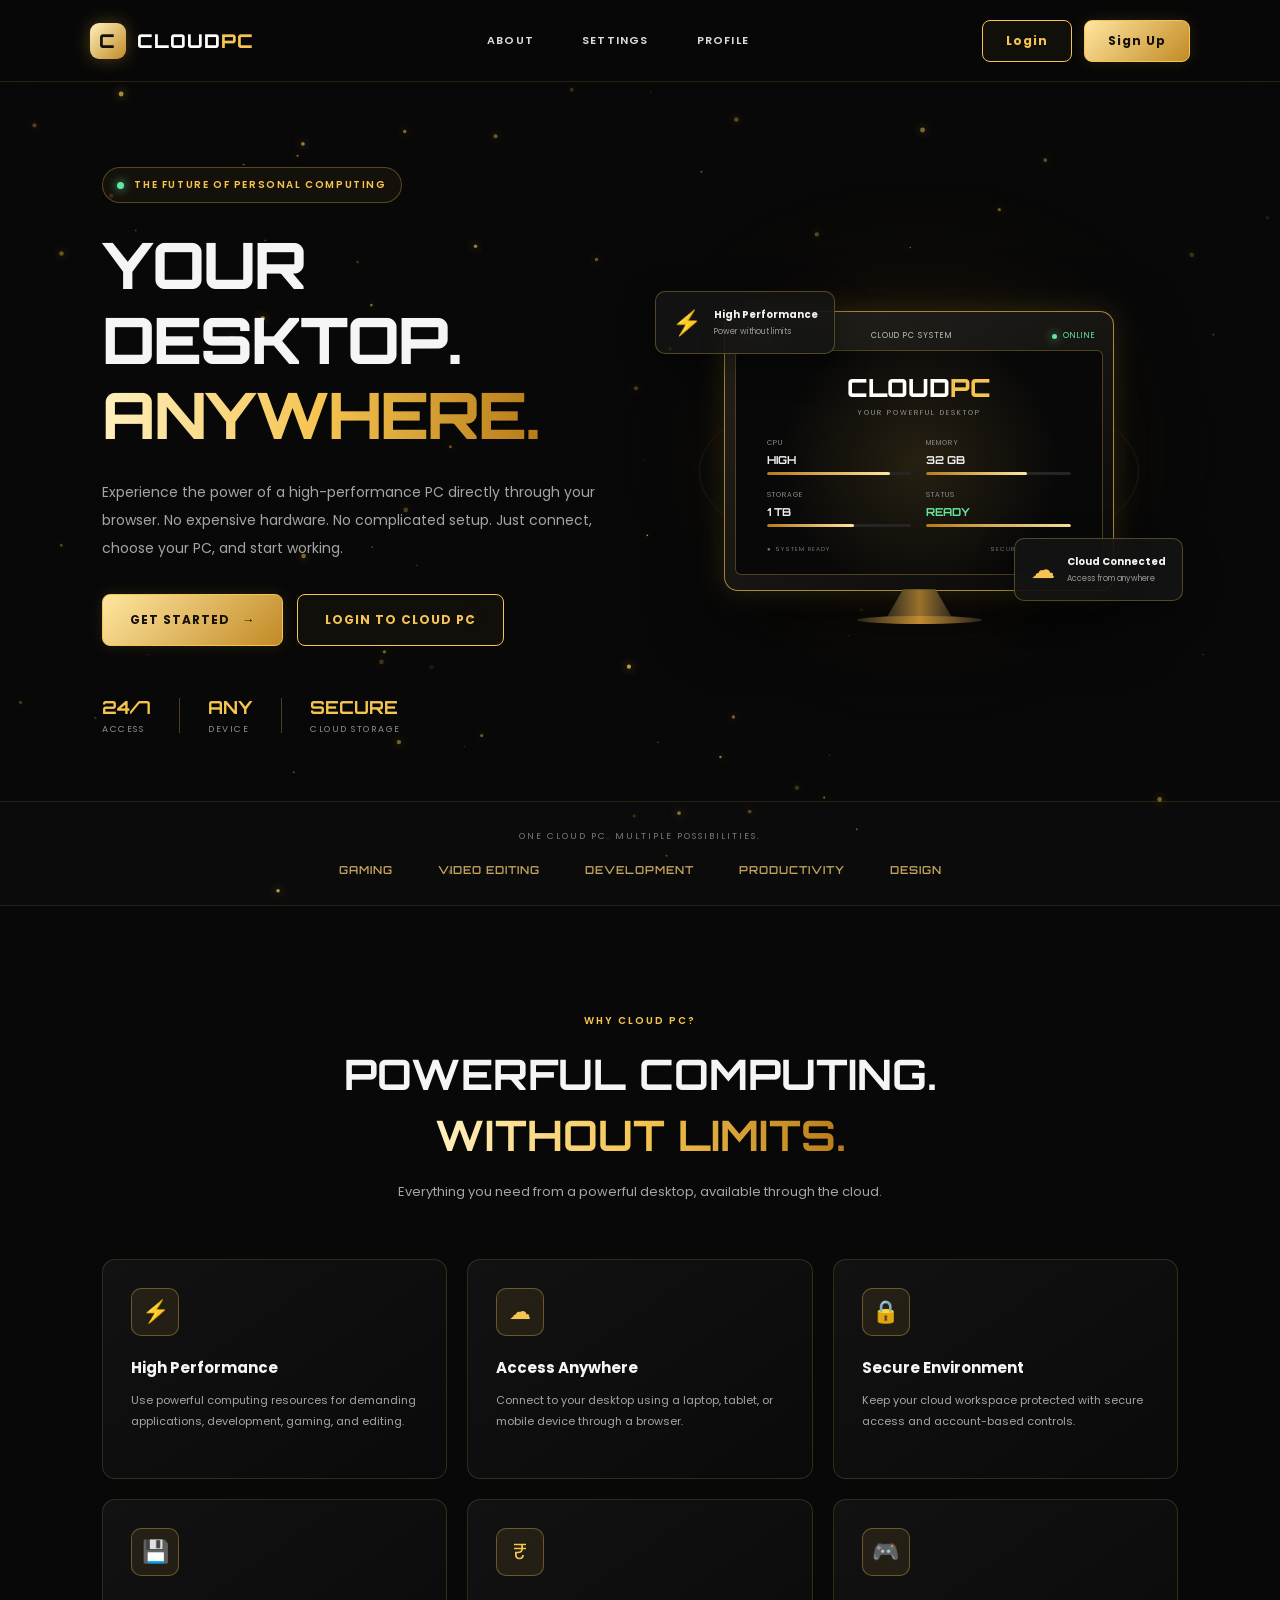
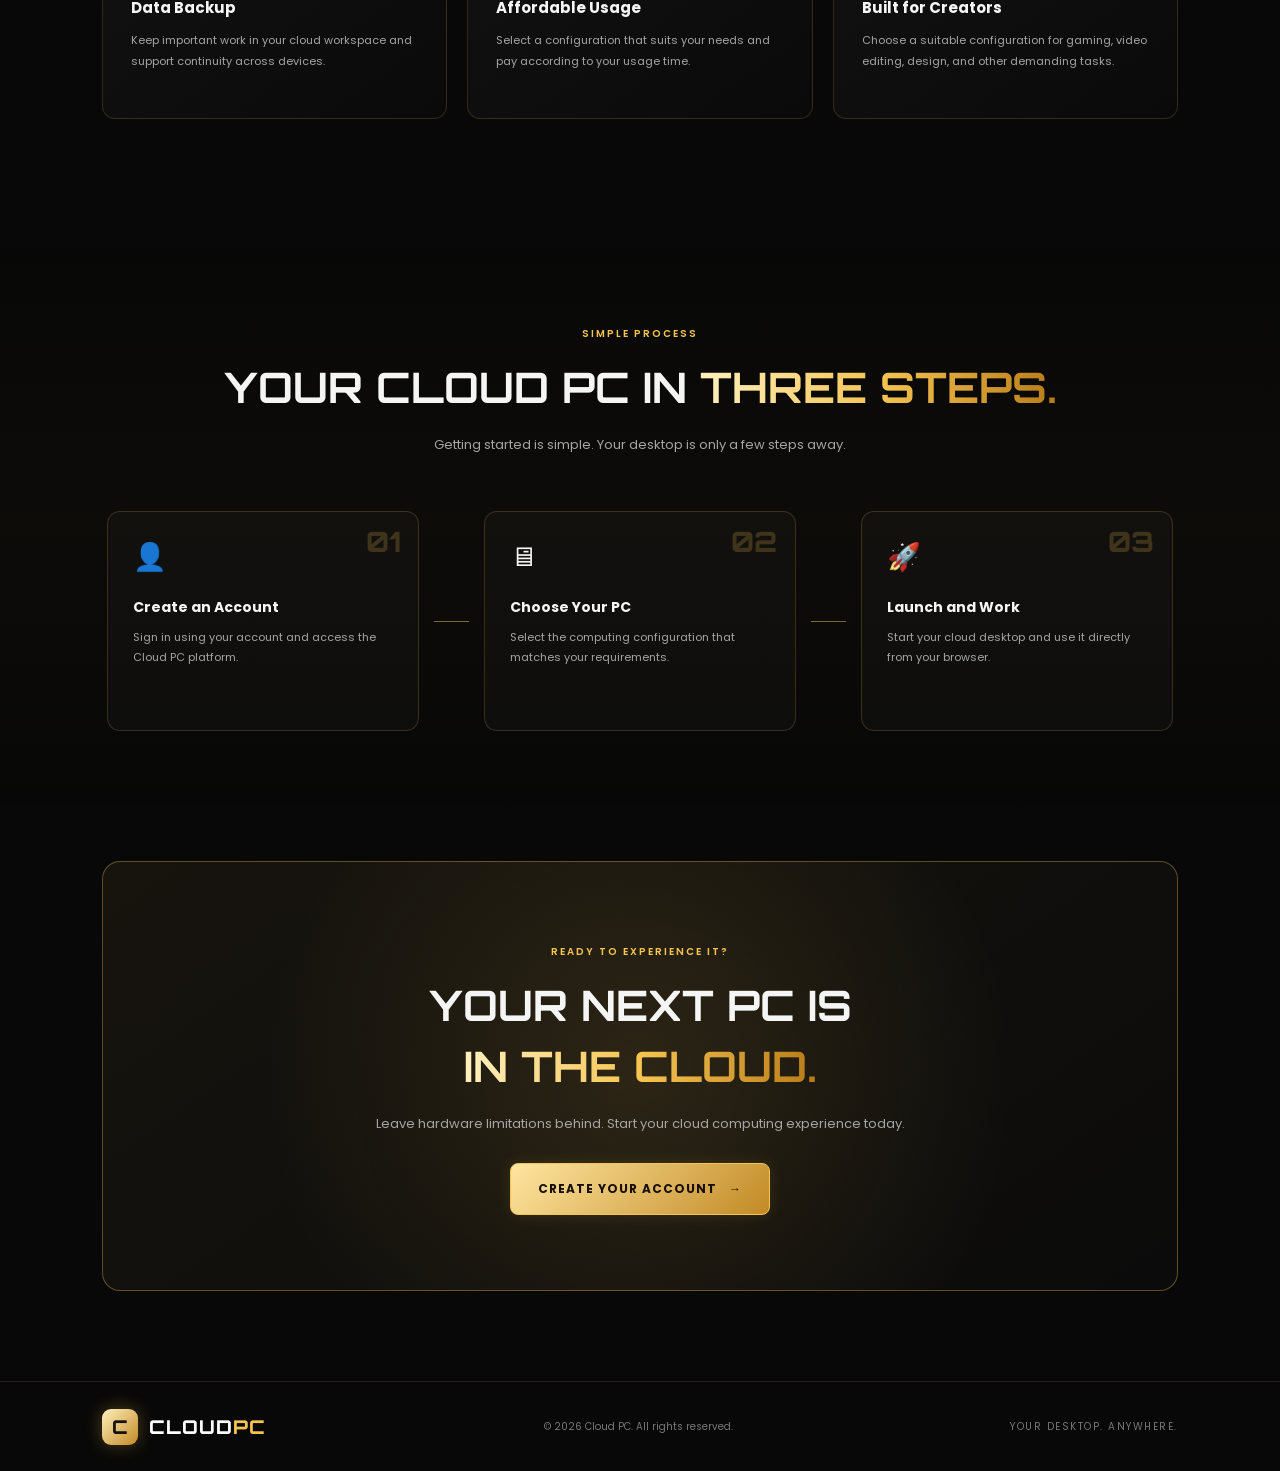
==== commit 551a406f: "Add files via upload" ====
--- a/index.html
+++ b/index.html
@@ -1,363 +1,320 @@
+
 <!DOCTYPE html>
 <html lang="en">
 <head>
     <meta charset="UTF-8">
     <meta name="viewport" content="width=device-width, initial-scale=1.0">
-    <title>Cloud PC | Your Desktop Anywhere</title>
+    <title>Cloud PC | Your Desktop. Anywhere.</title>
     <link rel="stylesheet" href="style.css">
+    <link rel="preconnect" href="https://fonts.googleapis.com">
+    <link rel="preconnect" href="https://fonts.gstatic.com" crossorigin>
+    <link href="https://fonts.googleapis.com/css2?family=Orbitron:wght@400;500;600;700;800&family=Poppins:wght@300;400;500;600;700&display=swap" rel="stylesheet">
 </head>
 <body>
 
-    <div class="background-glow glow-one"></div>
-    <div class="background-glow glow-two"></div>
-    <canvas id="particleCanvas"></canvas>
-
-    <!-- LOGIN SCREEN -->
-    <section id="loginScreen" class="screen login-screen active">
-        <nav class="top-nav">
-            <div class="brand"><span class="brand-mark">C</span> CLOUD<span>PC</span></div>
-            <div class="top-nav-links">
-                <button onclick="showLandingAbout()">About</button>
-                <button onclick="showLandingSettings()">Settings</button>
-                <button onclick="showLogin()">Profile</button>
-            </div>
+    <canvas id="particles"></canvas>
+
+    <header class="navbar">
+        <a href="#" class="logo">
+            <span class="logo-icon">C</span>
+            <span>CLOUD<span class="gold">PC</span></span>
+        </a>
+
+        <nav class="nav-links">
+            <button class="nav-btn" data-info="about">ABOUT</button>
+            <button class="nav-btn" data-info="settings">SETTINGS</button>
+            <button class="nav-btn" data-info="profile">PROFILE</button>
         </nav>
 
-        <main class="login-content">
-            <div class="hero-text">
-                <div class="eyebrow"><span class="status-dot"></span> YOUR DESKTOP. ANYWHERE.</div>
-                <h1>Powerful computing.<br><span>Without limits.</span></h1>
-                <p>Access your own Cloud PC from any device. Work, create, play and manage your desktop from anywhere.</p>
-                <div class="hero-features">
-                    <span>✦ High performance</span>
-                    <span>✦ Access anywhere</span>
-                    <span>✦ Flexible pricing</span>
-                </div>
-            </div>
-
-            <div class="auth-card" id="authCard">
-                <div class="auth-heading">
-                    <span class="eyebrow">WELCOME TO CLOUDPC</span>
-                    <h2 id="authTitle">Sign in</h2>
-                    <p id="authDescription">Access your cloud computing workspace.</p>
-                </div>
-
-                <form id="authForm">
-                    <div id="nameField" class="form-field hidden">
-                        <label>Full name</label>
-                        <input type="text" id="fullName" placeholder="Enter your name">
-                    </div>
-
-                    <div class="form-field">
-                        <label>Email or mobile number</label>
-                        <input type="text" id="loginId" placeholder="Enter email or phone number" required>
-                    </div>
-
-                    <div class="form-field">
-                        <label>Password</label>
-                        <input type="password" id="password" placeholder="Enter password" required>
-                    </div>
-
-                    <button type="submit" class="primary-btn full-btn" id="authSubmit">Sign in <span>→</span></button>
-                </form>
-
-                <p class="auth-switch" id="authSwitch">
-                    Don't have an account? <button onclick="toggleAuth()">Create account</button>
+        <div class="nav-auth">
+            <button class="btn btn-outline" id="navLogin">Login</button>
+            <button class="btn btn-gold" id="navSignup">Sign Up</button>
+        </div>
+
+        <button class="menu-toggle" id="menuToggle" aria-label="Open navigation">
+            <span></span><span></span><span></span>
+        </button>
+    </header>
+
+    <main>
+        <section class="hero">
+            <div class="hero-content">
+                <div class="eyebrow">
+                    <span class="status-dot"></span>
+                    THE FUTURE OF PERSONAL COMPUTING
+                </div>
+
+                <h1 class="hero-title">
+                    YOUR DESKTOP.<br>
+                    <span class="gold-text">ANYWHERE.</span>
+                </h1>
+
+                <p class="hero-description">
+                    Experience the power of a high-performance PC directly
+                    through your browser. No expensive hardware. No complicated
+                    setup. Just connect, choose your PC, and start working.
                 </p>
-                <p class="demo-note">Demo project — authentication is stored locally in this browser.</p>
-            </div>
-        </main>
-
-        <footer class="landing-footer">
-            <span>© 2026 CLOUDPC</span>
-            <span>YOUR COMPUTING SPACE, EVERYWHERE.</span>
-        </footer>
-    </section>
-
-    <!-- DASHBOARD SCREEN -->
-    <section id="cloudDashboard" class="screen dashboard-screen">
-        <aside class="sidebar">
-            <div class="brand sidebar-brand"><span class="brand-mark">C</span> CLOUD<span>PC</span></div>
-
-            <div class="sidebar-account">
-                <div class="avatar" id="sidebarAvatar">U</div>
-                <div>
-                    <strong id="sidebarUserName">User</strong>
-                    <small>Cloud account</small>
-                </div>
-            </div>
-
-            <div class="sidebar-label">WORKSPACE</div>
-            <nav class="sidebar-nav">
-                <button class="side-link active" data-panel="overview"><span>▦</span> Dashboard</button>
-                <button class="side-link" data-panel="plans"><span>▣</span> Choose Cloud PC</button>
-                <button class="side-link" data-panel="my-pcs"><span>▤</span> My Cloud PCs</button>
-                <button class="side-link" data-panel="transfer"><span>⇄</span> File Transfer</button>
-            </nav>
-
-            <div class="sidebar-label">ACCOUNT</div>
-            <nav class="sidebar-nav">
-                <button class="side-link" data-panel="credits"><span>◈</span> Credits</button>
-                <button class="side-link" data-panel="history"><span>◷</span> History</button>
-                <button class="side-link" data-panel="profile"><span>◉</span> Profile</button>
-                <button class="side-link" data-panel="settings"><span>⚙</span> Settings</button>
-                <button class="side-link" data-panel="about"><span>ⓘ</span> About</button>
-            </nav>
-
-            <div class="sidebar-bottom">
-                <div class="sidebar-credit">
-                    <small>AVAILABLE CREDITS</small>
-                    <strong><span id="sidebarCredits">100</span> <small>CR</small></strong>
-                    <button onclick="showDashboardPanel('credits')">Manage credits →</button>
-                </div>
-                <button class="side-link logout-link" onclick="logout()"><span>↪</span> Log out</button>
-            </div>
-        </aside>
-
-        <main class="dashboard-main">
-            <header class="dashboard-header">
-                <div>
-                    <div class="eyebrow">CLOUD COMPUTING PLATFORM</div>
-                    <h2 id="panelHeading">Dashboard</h2>
-                </div>
-                <div class="header-right">
-                    <div class="connection-status"><span class="status-dot"></span> All systems operational</div>
-                    <button class="header-avatar" onclick="showDashboardPanel('profile')" id="headerAvatar">U</button>
-                </div>
-            </header>
-
-            <!-- OVERVIEW -->
-            <section class="dashboard-panel active" id="panel-overview">
-                <div class="welcome-banner">
+
+                <div class="hero-actions">
+                    <button class="btn btn-gold btn-large" id="heroSignup">
+                        GET STARTED <span>→</span>
+                    </button>
+                    <button class="btn btn-outline btn-large" id="heroLogin">
+                        LOGIN TO CLOUD PC
+                    </button>
+                </div>
+
+                <div class="hero-stats">
+                    <div class="stat">
+                        <strong>24/7</strong>
+                        <span>ACCESS</span>
+                    </div>
+                    <div class="stat-divider"></div>
+                    <div class="stat">
+                        <strong>ANY</strong>
+                        <span>DEVICE</span>
+                    </div>
+                    <div class="stat-divider"></div>
+                    <div class="stat">
+                        <strong>SECURE</strong>
+                        <span>CLOUD STORAGE</span>
+                    </div>
+                </div>
+            </div>
+
+            <div class="hero-visual">
+                <div class="orbit orbit-one"></div>
+                <div class="orbit orbit-two"></div>
+
+                <div class="pc-glow"></div>
+
+                <div class="computer-card">
+                    <div class="computer-top">
+                        <div class="window-dots">
+                            <span></span><span></span><span></span>
+                        </div>
+                        <span class="computer-label">CLOUD PC SYSTEM</span>
+                        <span class="online-label">
+                            <i></i> ONLINE
+                        </span>
+                    </div>
+
+                    <div class="computer-screen">
+                        <div class="screen-content">
+                            <div class="screen-logo">CLOUD<span>PC</span></div>
+                            <p>YOUR POWERFUL DESKTOP</p>
+
+                            <div class="screen-grid">
+                                <div class="screen-feature">
+                                    <span>CPU</span>
+                                    <strong>HIGH</strong>
+                                    <div class="progress"><i style="width:85%"></i></div>
+                                </div>
+                                <div class="screen-feature">
+                                    <span>MEMORY</span>
+                                    <strong>32 GB</strong>
+                                    <div class="progress"><i style="width:70%"></i></div>
+                                </div>
+                                <div class="screen-feature">
+                                    <span>STORAGE</span>
+                                    <strong>1 TB</strong>
+                                    <div class="progress"><i style="width:60%"></i></div>
+                                </div>
+                                <div class="screen-feature">
+                                    <span>STATUS</span>
+                                    <strong class="ready">READY</strong>
+                                    <div class="progress"><i style="width:100%"></i></div>
+                                </div>
+                            </div>
+
+                            <div class="screen-footer">
+                                <span>● SYSTEM READY</span>
+                                <span>SECURE CONNECTION</span>
+                            </div>
+                        </div>
+                    </div>
+                    <div class="computer-stand"></div>
+                    <div class="computer-base"></div>
+                </div>
+
+                <div class="floating-card floating-left">
+                    <span class="floating-icon">⚡</span>
                     <div>
-                        <div class="eyebrow">YOUR CLOUD WORKSPACE</div>
-                        <h1>Welcome back, <span id="welcomeName">User</span>.</h1>
-                        <p>Your computing environment is ready. Choose a PC configuration and start working.</p>
-                        <button class="primary-btn" onclick="showDashboardPanel('plans')">Explore Cloud PCs →</button>
-                    </div>
-                    <div class="banner-graphic">
-                        <div class="monitor-graphic">
-                            <div class="monitor-screen"><span>CLOUD</span><strong>PC</strong><i></i></div>
-                            <div class="monitor-stand"></div>
-                        </div>
-                    </div>
-                </div>
-
-                <div class="stats-grid">
-                    <div class="stat-card">
-                        <span>AVAILABLE CREDITS</span>
-                        <strong id="overviewCredits">100 CR</strong>
-                        <small>Your current balance</small>
-                    </div>
-                    <div class="stat-card">
-                        <span>MY CLOUD PCS</span>
-                        <strong id="overviewPCs">0</strong>
-                        <small>Saved configurations</small>
-                    </div>
-                    <div class="stat-card">
-                        <span>ACTIVITY RECORDS</span>
-                        <strong id="overviewHistory">0</strong>
-                        <small>Account activities</small>
-                    </div>
-                </div>
-
-                <div class="section-heading">
-                    <div><h3>Recommended Cloud PCs</h3><p>Choose a configuration for your workload.</p></div>
-                    <button class="text-btn" onclick="showDashboardPanel('plans')">View all plans →</button>
-                </div>
-
-                <div class="plan-grid">
-                    <article class="plan-card">
-                        <div class="plan-icon">▤</div><span class="plan-tag">STARTER</span>
-                        <h3>Basic</h3><p>For everyday computing and browsing.</p>
-                        <strong>5 <small>CR / hour</small></strong>
-                        <button class="outline-btn" onclick="selectCloudPC('basic')">Select PC</button>
-                    </article>
-                    <article class="plan-card featured">
-                        <div class="plan-icon">◈</div><span class="plan-tag">POPULAR</span>
-                        <h3>Professional</h3><p>For productivity and development.</p>
-                        <strong>10 <small>CR / hour</small></strong>
-                        <button class="primary-btn" onclick="selectCloudPC('professional')">Select PC</button>
-                    </article>
-                    <article class="plan-card">
-                        <div class="plan-icon">▧</div><span class="plan-tag">PERFORMANCE</span>
-                        <h3>Gaming</h3><p>For gaming and GPU-intensive work.</p>
-                        <strong>20 <small>CR / hour</small></strong>
-                        <button class="outline-btn" onclick="selectCloudPC('gaming')">Select PC</button>
-                    </article>
-                </div>
-
-                <div class="section-heading"><div><h3>Recent activity</h3><p>Your latest account events.</p></div>
-                    <button class="text-btn" onclick="showDashboardPanel('history')">View history →</button>
-                </div>
-                <div class="activity-list" id="recentActivity"></div>
-            </section>
-
-            <!-- CHOOSE PC -->
-            <section class="dashboard-panel" id="panel-plans">
-                <div class="page-intro"><div class="eyebrow">CONFIGURE YOUR WORKSPACE</div><h2>Choose your Cloud PC</h2><p>Select the computing power that matches your requirements. Demo prices are charged in credits per hour.</p></div>
-                <div class="all-plans-grid" id="allPlansGrid"></div>
-                <div class="notice">These are demonstration configurations. Actual cloud hardware, GPU access and remote desktop connectivity require a cloud infrastructure backend.</div>
-            </section>
-
-            <!-- MY PCS -->
-            <section class="dashboard-panel" id="panel-my-pcs">
-                <div class="page-intro"><div class="eyebrow">YOUR CONFIGURATIONS</div><h2>My Cloud PCs</h2><p>Manage your saved Cloud PC configurations and launch a desktop.</p></div>
-                <div id="myPCList" class="my-pc-list"></div>
-                <button class="primary-btn" onclick="showDashboardPanel('plans')">+ Add a Cloud PC</button>
-            </section>
-
-            <!-- FILE TRANSFER -->
-            <section class="dashboard-panel" id="panel-transfer">
-                <div class="page-intro"><div class="eyebrow">MOVE YOUR DATA</div><h2>File Transfer</h2><p>Transfer files between this device and the Cloud PC demo workspace.</p></div>
-                <div class="transfer-grid">
-                    <div class="transfer-card">
-                        <div class="transfer-icon">↑</div><h3>Upload to Cloud PC</h3>
-                        <p>Select files from your local device. They will be added to this browser demo's transfer list.</p>
-                        <input type="file" id="uploadInput" multiple>
-                        <button class="primary-btn" onclick="uploadCloudFiles()">Upload selected files</button>
-                    </div>
-                    <div class="transfer-card">
-                        <div class="transfer-icon">↓</div><h3>Download to device</h3>
-                        <p>Download files from the transfer list to your local device.</p>
-                        <button class="outline-btn" onclick="downloadCloudBackup()">Download transfer list</button>
-                    </div>
-                </div>
-                <div class="section-heading"><div><h3>Transferred files</h3><p>Files selected during this browser session.</p></div></div>
-                <div id="transferredFiles" class="file-list"></div>
-                <div class="notice">This prototype uses browser file access. It does not upload files to a remote server.</div>
-            </section>
-
-            <!-- CREDITS -->
-            <section class="dashboard-panel" id="panel-credits">
-                <div class="page-intro"><div class="eyebrow">ACCOUNT BALANCE</div><h2>Credits</h2><p>Manage your demo Cloud PC credits.</p></div>
-                <div class="credit-balance-card">
-                    <span>YOUR AVAILABLE BALANCE</span>
-                    <strong><span id="creditBalance">100</span> <small>CR</small></strong>
-                    <p>Credits are used for simulated PC launch charges.</p>
-                </div>
-                <div class="section-heading"><div><h3>Add demo credits</h3><p>Select a demo credit package.</p></div></div>
-                <div class="credit-packages">
-                    <div class="credit-package"><h3>Starter</h3><strong>100 CR</strong><p>Demo package</p><button class="outline-btn" onclick="addDemoCredits(100)">Add credits</button></div>
-                    <div class="credit-package"><h3>Standard</h3><strong>500 CR</strong><p>Demo package</p><button class="outline-btn" onclick="addDemoCredits(500)">Add credits</button></div>
-                    <div class="credit-package"><h3>Power</h3><strong>1000 CR</strong><p>Demo package</p><button class="primary-btn" onclick="addDemoCredits(1000)">Add credits</button></div>
-                </div>
-                <div class="notice">No real payment is processed. These buttons only update the local demo balance.</div>
-            </section>
-
-            <!-- HISTORY -->
-            <section class="dashboard-panel" id="panel-history">
-                <div class="page-intro"><div class="eyebrow">ACCOUNT RECORDS</div><h2>Activity History</h2><p>Review your recent Cloud PC activities.</p></div>
-                <div class="history-toolbar"><span>Recent events</span><button class="text-btn" onclick="clearActivityHistory()">Clear history</button></div>
-                <div id="historyList" class="activity-list"></div>
-            </section>
-
-            <!-- PROFILE -->
-            <section class="dashboard-panel" id="panel-profile">
-                <div class="page-intro"><div class="eyebrow">ACCOUNT DETAILS</div><h2>My Profile</h2><p>View and update your local demo account details.</p></div>
-                <div class="profile-card">
-                    <div class="large-avatar" id="profileAvatar">U</div>
-                    <div class="profile-fields">
-                        <label>Full name</label><input id="profileName" type="text" placeholder="Your name">
-                        <label>Email or mobile number</label><input id="profileContact" type="text" disabled>
-                        <button class="primary-btn" onclick="saveProfile()">Save profile</button>
-                    </div>
-                </div>
-            </section>
-
-            <!-- SETTINGS -->
-            <section class="dashboard-panel" id="panel-settings">
-                <div class="page-intro"><div class="eyebrow">PREFERENCES</div><h2>Settings</h2><p>Customize the appearance of your Cloud PC dashboard.</p></div>
-                <div class="settings-card">
-                    <div><h3>Accent color</h3><p>Change the highlight color used across the interface.</p></div>
-                    <select id="accentSelect" onchange="changeAccent(this.value)">
-                        <option value="gold">Gold</option><option value="blue">Blue</option><option value="purple">Purple</option><option value="green">Green</option>
-                    </select>
-                </div>
-                <div class="settings-card">
-                    <div><h3>Interface animations</h3><p>Enable or disable interface animations.</p></div>
-                    <label class="switch"><input id="animationToggle" type="checkbox" checked onchange="toggleAnimations(this.checked)"><span></span></label>
-                </div>
-                <div class="settings-card">
-                    <div><h3>Reset demo data</h3><p>Clear saved PCs, credits, history and preferences.</p></div>
-                    <button class="danger-btn" onclick="resetDemoData()">Reset data</button>
-                </div>
-            </section>
-
-            <!-- ABOUT -->
-            <section class="dashboard-panel" id="panel-about">
-                <div class="page-intro"><div class="eyebrow">ABOUT THE PLATFORM</div><h2>Computing without boundaries.</h2><p>A Cloud PC concept that makes powerful computing accessible from different devices.</p></div>
-                <div class="about-card">
-                    <h3>Your desktop, delivered through the cloud.</h3>
-                    <p>Cloud PC is designed to let users access a desktop environment through a browser on a laptop, desktop, tablet or mobile device. Instead of depending entirely on expensive local hardware, users can select a computing configuration based on their requirements.</p>
-                    <p>The concept is intended for users who need additional computing power for productivity, development, gaming, video editing and other demanding workloads without owning a high-end physical computer.</p>
-                    <div class="about-feature-grid">
-                        <div><strong>01</strong><h4>Access anywhere</h4><p>Connect from supported devices through a browser.</p></div>
-                        <div><strong>02</strong><h4>Flexible configurations</h4><p>Choose a PC plan based on your workload.</p></div>
-                        <div><strong>03</strong><h4>Usage-based concept</h4><p>Pay according to the time and resources used.</p></div>
-                        <div><strong>04</strong><h4>Centralized data concept</h4><p>Keep computing resources and files in a managed environment.</p></div>
-                    </div>
-                    <div class="notice">This is a front-end demonstration. Real remote computing, secure authentication, cloud backup and billing must be implemented using backend services.</div>
-                </div>
-            </section>
-        </main>
-    </section>
-
-    <!-- CLOUD DESKTOP SCREEN -->
-    <section id="desktopScreen" class="screen desktop-screen">
-        <div class="desktop-topbar">
-            <div class="brand"><span class="brand-mark">C</span> CLOUD<span>PC</span></div>
-            <div class="desktop-top-actions">
-                <span class="desktop-status"><span class="status-dot"></span> Connected (Demo)</span>
-                <button onclick="returnToDashboard()">Cloud PC Dashboard</button>
-                <button onclick="logout()">Sign out</button>
-            </div>
+                        <strong>High Performance</strong>
+                        <small>Power without limits</small>
+                    </div>
+                </div>
+
+                <div class="floating-card floating-right">
+                    <span class="floating-icon">☁</span>
+                    <div>
+                        <strong>Cloud Connected</strong>
+                        <small>Access from anywhere</small>
+                    </div>
+                </div>
+            </div>
+        </section>
+
+        <section class="trust-strip">
+            <p>ONE CLOUD PC. MULTIPLE POSSIBILITIES.</p>
+            <div class="trust-items">
+                <span>GAMING</span>
+                <span>VIDEO EDITING</span>
+                <span>DEVELOPMENT</span>
+                <span>PRODUCTIVITY</span>
+                <span>DESIGN</span>
+            </div>
+        </section>
+
+        <section class="features section" id="features">
+            <div class="section-heading">
+                <span class="section-tag">WHY CLOUD PC?</span>
+                <h2>POWERFUL COMPUTING.<br><span class="gold-text">WITHOUT LIMITS.</span></h2>
+                <p>Everything you need from a powerful desktop, available through the cloud.</p>
+            </div>
+
+            <div class="feature-grid">
+                <article class="feature-card">
+                    <div class="feature-icon">⚡</div>
+                    <h3>High Performance</h3>
+                    <p>Use powerful computing resources for demanding applications, development, gaming, and editing.</p>
+                </article>
+
+                <article class="feature-card">
+                    <div class="feature-icon">☁</div>
+                    <h3>Access Anywhere</h3>
+                    <p>Connect to your desktop using a laptop, tablet, or mobile device through a browser.</p>
+                </article>
+
+                <article class="feature-card">
+                    <div class="feature-icon">🔒</div>
+                    <h3>Secure Environment</h3>
+                    <p>Keep your cloud workspace protected with secure access and account-based controls.</p>
+                </article>
+
+                <article class="feature-card">
+                    <div class="feature-icon">💾</div>
+                    <h3>Data Backup</h3>
+                    <p>Keep important work in your cloud workspace and support continuity across devices.</p>
+                </article>
+
+                <article class="feature-card">
+                    <div class="feature-icon">₹</div>
+                    <h3>Affordable Usage</h3>
+                    <p>Select a configuration that suits your needs and pay according to your usage time.</p>
+                </article>
+
+                <article class="feature-card">
+                    <div class="feature-icon">🎮</div>
+                    <h3>Built for Creators</h3>
+                    <p>Choose a suitable configuration for gaming, video editing, design, and other demanding tasks.</p>
+                </article>
+            </div>
+        </section>
+
+        <section class="how-section section">
+            <div class="section-heading">
+                <span class="section-tag">SIMPLE PROCESS</span>
+                <h2>YOUR CLOUD PC IN <span class="gold-text">THREE STEPS.</span></h2>
+                <p>Getting started is simple. Your desktop is only a few steps away.</p>
+            </div>
+
+            <div class="steps">
+                <div class="step-card">
+                    <div class="step-number">01</div>
+                    <div class="step-icon">👤</div>
+                    <h3>Create an Account</h3>
+                    <p>Sign in using your account and access the Cloud PC platform.</p>
+                </div>
+
+                <div class="step-line"></div>
+
+                <div class="step-card">
+                    <div class="step-number">02</div>
+                    <div class="step-icon">🖥</div>
+                    <h3>Choose Your PC</h3>
+                    <p>Select the computing configuration that matches your requirements.</p>
+                </div>
+
+                <div class="step-line"></div>
+
+                <div class="step-card">
+                    <div class="step-number">03</div>
+                    <div class="step-icon">🚀</div>
+                    <h3>Launch and Work</h3>
+                    <p>Start your cloud desktop and use it directly from your browser.</p>
+                </div>
+            </div>
+        </section>
+
+        <section class="cta-section">
+            <div class="cta-content">
+                <span class="section-tag">READY TO EXPERIENCE IT?</span>
+                <h2>YOUR NEXT PC IS<br><span class="gold-text">IN THE CLOUD.</span></h2>
+                <p>Leave hardware limitations behind. Start your cloud computing experience today.</p>
+                <button class="btn btn-gold btn-large" id="bottomSignup">
+                    CREATE YOUR ACCOUNT <span>→</span>
+                </button>
+            </div>
+        </section>
+    </main>
+
+    <footer>
+        <a href="#" class="logo">
+            <span class="logo-icon">C</span>
+            <span>CLOUD<span class="gold">PC</span></span>
+        </a>
+        <p>© 2026 Cloud PC. All rights reserved.</p>
+        <span class="footer-caption">YOUR DESKTOP. ANYWHERE.</span>
+    </footer>
+
+    <!-- Authentication modal -->
+    <div class="modal-overlay" id="authModal">
+        <div class="modal">
+            <button class="modal-close" id="closeAuth">&times;</button>
+            <div class="modal-logo">CLOUD<span class="gold">PC</span></div>
+            <h2 id="authTitle">Welcome Back</h2>
+            <p id="authSubtitle">Login to access your cloud desktop.</p>
+
+            <form id="authForm">
+                <div id="nameField" class="form-field hidden">
+                    <label for="userName">Full Name</label>
+                    <input type="text" id="userName" placeholder="Enter your name">
+                </div>
+
+                <div class="form-field">
+                    <label for="userEmail">Email Address</label>
+                    <input type="email" id="userEmail" placeholder="Enter your email" required>
+                </div>
+
+                <div class="form-field">
+                    <label for="userPassword">Password</label>
+                    <input type="password" id="userPassword" placeholder="Enter your password" required minlength="6">
+                </div>
+
+                <button type="submit" class="btn btn-gold modal-submit" id="authSubmit">
+                    LOGIN
+                </button>
+            </form>
+
+            <p class="switch-auth">
+                <span id="switchText">Don't have an account?</span>
+                <button id="switchAuth">Sign Up</button>
+            </p>
+            <p class="auth-message" id="authMessage"></p>
         </div>
-
-        <div class="desktop-area" id="desktopArea">
-            <div class="desktop-welcome">
-                <div class="desktop-orb">C</div>
-                <h1>Welcome to your Cloud PC</h1>
-                <p id="desktopWelcome">Your workspace is ready.</p>
-                <span class="desktop-hint">Select an application to get started</span>
-            </div>
-
-            <div class="desktop-icons">
-                <button class="desktop-icon" onclick="openApp('fileManager')"><span>📁</span>File Manager</button>
-                <button class="desktop-icon" onclick="openApp('notepad')"><span>📝</span>Notepad</button>
-                <button class="desktop-icon" onclick="openApp('calculator')"><span>🧮</span>Calculator</button>
-                <button class="desktop-icon" onclick="openApp('browser')"><span>🌐</span>Browser</button>
-                <button class="desktop-icon" onclick="openApp('terminal')"><span>⌨</span>Terminal</button>
-                <button class="desktop-icon" onclick="openApp('settings')"><span>⚙</span>Settings</button>
-                <button class="desktop-icon" onclick="openApp('about')"><span>ⓘ</span>About</button>
-                <button class="desktop-icon" onclick="openApp('paint')"><span>🎨</span>Paint</button>
-            </div>
-
-            <div id="windowLayer"></div>
+    </div>
+
+    <!-- Information modal -->
+    <div class="modal-overlay" id="infoModal">
+        <div class="modal info-modal">
+            <button class="modal-close" id="closeInfo">&times;</button>
+            <div class="modal-logo">CLOUD<span class="gold">PC</span></div>
+            <h2 id="infoTitle">About Cloud PC</h2>
+            <div id="infoContent"></div>
         </div>
-
-        <footer class="taskbar">
-            <button class="taskbar-start" onclick="toggleStartMenu()">C</button>
-            <div class="taskbar-apps" id="taskbarApps"></div>
-            <div class="taskbar-right"><span id="desktopClock"></span><button onclick="returnToDashboard()">☁</button></div>
-        </footer>
-
-        <div id="startMenu" class="start-menu hidden">
-            <div class="start-menu-title">Cloud PC</div>
-            <div class="start-menu-grid">
-                <button onclick="openApp('fileManager');toggleStartMenu()">📁<span>Files</span></button>
-                <button onclick="openApp('notepad');toggleStartMenu()">📝<span>Notepad</span></button>
-                <button onclick="openApp('calculator');toggleStartMenu()">🧮<span>Calculator</span></button>
-                <button onclick="openApp('browser');toggleStartMenu()">🌐<span>Browser</span></button>
-                <button onclick="openApp('terminal');toggleStartMenu()">⌨<span>Terminal</span></button>
-                <button onclick="openApp('paint');toggleStartMenu()">🎨<span>Paint</span></button>
-            </div>
-            <button class="start-logout" onclick="logout()">Sign out</button>
-        </div>
-    </section>
-
-    <div id="toast" class="toast"></div>
+    </div>
 
     <script src="script.js"></script>
 </body>
-</html>+</html>
--- a/style.css
+++ b/style.css
@@ -1,650 +1,1162 @@
-@import url('https://fonts.googleapis.com/css2?family=DM+Sans:wght@400;500;600;700&family=Space+Grotesk:wght@400;500;600;700&display=swap');
 
 :root {
-    --accent: #d9ad55;
-    --accent-light: #f5d58c;
-    --bg: #090a0d;
-    --panel: #111319;
-    --panel-light: #171a22;
-    --text: #f4f4f5;
-    --muted: #9295a0;
-    --border: rgba(255,255,255,.09);
-    --danger: #e16b6b;
-}
-
-* { box-sizing: border-box; margin: 0; padding: 0; }
+    --accent: #f5c451;
+    --accent-light: #ffe6a0;
+    --background: #080808;
+    --surface: #111111;
+    --text: #f5f5f5;
+    --muted: #a5a5a5;
+}
+
+* {
+    margin: 0;
+    padding: 0;
+    box-sizing: border-box;
+}
+
+html {
+    scroll-behavior: smooth;
+}
 
 body {
-    background: var(--bg);
+    background: var(--background);
     color: var(--text);
-    font-family: 'DM Sans', sans-serif;
-    min-height: 100vh;
+    font-family: 'Poppins', sans-serif;
     overflow-x: hidden;
 }
 
-button, input, select { font: inherit; }
-button { cursor: pointer; }
-button:focus-visible, input:focus-visible, select:focus-visible { outline: 2px solid var(--accent); outline-offset: 3px; }
-
-.background-glow {
+button {
+    font-family: inherit;
+}
+
+.gold {
+    color: var(--accent);
+}
+
+.gold-text {
+    background: linear-gradient(90deg, #fff0bd, #f5c451, #b77b18);
+    -webkit-background-clip: text;
+    background-clip: text;
+    color: transparent;
+}
+
+#particles {
     position: fixed;
-    width: 450px;
-    height: 450px;
-    border-radius: 50%;
-    filter: blur(130px);
-    opacity: .12;
+    inset: 0;
+    width: 100%;
+    height: 100%;
     pointer-events: none;
     z-index: 0;
-    background: var(--accent);
-}
-.glow-one { top: -180px; left: -130px; }
-.glow-two { bottom: -200px; right: -120px; }
-#particleCanvas { position: fixed; inset: 0; pointer-events: none; z-index: 0; opacity: .55; }
-
-.screen { display: none; position: relative; z-index: 1; min-height: 100vh; }
-.screen.active { display: block; }
-.hidden { display: none !important; }
-
-.brand {
-    display: flex;
-    align-items: center;
-    gap: 7px;
+}
+
+/* NAVIGATION */
+
+.navbar {
+    width: 100%;
+    min-height: 82px;
+    padding: 0 7%;
+    display: flex;
+    justify-content: space-between;
+    align-items: center;
+    position: relative;
+    z-index: 10;
+    background: rgba(8, 8, 8, 0.85);
+    border-bottom: 1px solid rgba(245, 196, 81, 0.15);
+    backdrop-filter: blur(18px);
+}
+
+.logo {
+    display: flex;
+    align-items: center;
+    gap: 11px;
     color: white;
-    font-family: 'Space Grotesk', sans-serif;
-    font-weight: 700;
-    letter-spacing: 1.5px;
-    font-size: 17px;
-}
-.brand > span:last-child { color: var(--accent); }
-.brand-mark {
-    width: 29px;
-    height: 29px;
+    text-decoration: none;
+    font-family: 'Orbitron', sans-serif;
+    font-size: 19px;
+    font-weight: 800;
+    letter-spacing: 1px;
+}
+
+.logo-icon {
+    width: 36px;
+    height: 36px;
     display: grid;
     place-items: center;
-    background: linear-gradient(135deg, var(--accent-light), #a8752c);
-    color: #17120a;
+    color: #15100a;
+    background: linear-gradient(135deg, #fff0bd, #c28a25);
     border-radius: 9px;
-    font-size: 18px;
+    box-shadow: 0 0 18px rgba(245, 196, 81, 0.3);
+}
+
+.nav-links,
+.nav-auth {
+    display: flex;
+    align-items: center;
+    gap: 12px;
+}
+
+.nav-btn {
+    position: relative;
+    padding: 11px 17px;
+    border: 1px solid transparent;
+    border-radius: 8px;
+    background: transparent;
+    color: #ddd;
+    font-size: 11px;
+    font-weight: 600;
+    letter-spacing: 1.2px;
+    cursor: pointer;
+    overflow: hidden;
+    transition: all 0.35s ease;
+}
+
+.nav-btn::before,
+.btn-outline::before {
+    content: "";
+    position: absolute;
+    top: 0;
+    left: -130%;
+    width: 65%;
+    height: 100%;
+    background: linear-gradient(
+        90deg,
+        transparent,
+        rgba(255, 255, 255, 0.45),
+        transparent
+    );
+    transform: skewX(-25deg);
+    transition: left 0.6s ease;
+}
+
+.nav-btn:hover {
+    background: linear-gradient(135deg, #ffe6a0, #c28a25);
+    color: #171007;
+    border-color: var(--accent);
+    transform: translateY(-3px);
+    box-shadow: 0 0 15px rgba(245, 196, 81, 0.35);
+}
+
+.nav-btn:hover::before,
+.btn-outline:hover::before {
+    left: 150%;
+}
+
+.btn {
+    position: relative;
+    display: inline-flex;
+    justify-content: center;
+    align-items: center;
+    gap: 12px;
+    padding: 11px 23px;
+    border-radius: 8px;
+    font-size: 12px;
     font-weight: 700;
-}
-
-.top-nav {
-    height: 85px;
-    display: flex;
-    align-items: center;
-    justify-content: space-between;
-    padding: 0 7%;
-    border-bottom: 1px solid var(--border);
-}
-.top-nav-links { display: flex; gap: 12px; }
-.top-nav-links button {
-    color: #d6d6d9;
+    letter-spacing: 1px;
+    cursor: pointer;
+    overflow: hidden;
+    transition: all 0.3s ease;
+}
+
+.btn-gold {
+    border: 1px solid var(--accent);
+    color: #171007;
+    background: linear-gradient(135deg, #ffe6a0, #c28a25);
+    box-shadow: 0 0 15px rgba(245, 196, 81, 0.12);
+}
+
+.btn-gold:hover {
+    transform: translateY(-4px);
+    box-shadow:
+        0 0 12px rgba(245, 196, 81, 0.6),
+        0 0 28px rgba(245, 196, 81, 0.3);
+}
+
+.btn-outline {
+    border: 1px solid var(--accent);
+    background: rgba(245, 196, 81, 0.04);
+    color: var(--accent);
+}
+
+.btn-outline:hover {
+    color: #171007;
+    background: linear-gradient(135deg, #ffe6a0, #c28a25);
+    transform: translateY(-4px);
+    box-shadow: 0 0 22px rgba(245, 196, 81, 0.35);
+}
+
+.btn:active,
+.nav-btn:active {
+    transform: scale(0.96);
+}
+
+.btn-large {
+    padding: 16px 27px;
+    min-height: 52px;
+}
+
+.menu-toggle {
+    display: none;
+    border: 0;
     background: transparent;
-    border: 1px solid transparent;
-    border-radius: 9px;
-    padding: 10px 16px;
-    transition: .25s;
-}
-.top-nav-links button:hover {
-    color: var(--accent-light);
-    border-color: rgba(217,173,85,.35);
-    background: rgba(217,173,85,.07);
-    box-shadow: 0 0 20px rgba(217,173,85,.12);
-}
-
-.login-content {
-    width: min(1150px, 88%);
-    min-height: calc(100vh - 145px);
-    margin: auto;
+    cursor: pointer;
+}
+
+.menu-toggle span {
+    display: block;
+    width: 25px;
+    height: 2px;
+    margin: 5px;
+    background: var(--accent);
+}
+
+/* HERO SECTION */
+
+.hero {
+    min-height: 650px;
+    padding: 85px 8% 65px;
     display: grid;
-    grid-template-columns: 1.2fr .8fr;
-    align-items: center;
-    gap: 70px;
-    padding: 55px 0;
-}
+    grid-template-columns: 1fr 1fr;
+    align-items: center;
+    gap: 40px;
+    position: relative;
+    z-index: 1;
+}
+
+.hero-content {
+    max-width: 650px;
+    animation: fadeUp 1s ease both;
+}
+
 .eyebrow {
+    display: inline-flex;
+    align-items: center;
+    gap: 10px;
+    padding: 9px 14px;
+    border: 1px solid rgba(245, 196, 81, 0.3);
+    border-radius: 30px;
     color: var(--accent);
     font-size: 10px;
-    font-weight: 700;
-    letter-spacing: 2px;
-    margin-bottom: 16px;
-}
-.status-dot {
+    font-weight: 600;
+    letter-spacing: 1.6px;
+    background: rgba(245, 196, 81, 0.05);
+    margin-bottom: 25px;
+}
+
+.status-dot,
+.online-label i {
     width: 7px;
     height: 7px;
-    background: #5ad69a;
-    display: inline-block;
     border-radius: 50%;
-    box-shadow: 0 0 10px #5ad69a;
-    margin-right: 6px;
-}
-.hero-text h1 {
-    font-family: 'Space Grotesk', sans-serif;
-    font-size: clamp(40px, 5vw, 65px);
-    line-height: 1.1;
+    background: #63e6a0;
+    box-shadow: 0 0 10px #63e6a0;
+}
+
+.hero-title {
+    font-family: 'Orbitron', sans-serif;
+    font-size: clamp(42px, 5vw, 68px);
+    line-height: 1.17;
+    font-weight: 800;
     letter-spacing: -2px;
-}
-.hero-text h1 span {
+    margin-bottom: 25px;
+}
+
+.hero-description {
+    max-width: 540px;
+    color: var(--muted);
+    font-size: 14px;
+    line-height: 2;
+    margin-bottom: 32px;
+}
+
+.hero-actions {
+    display: flex;
+    flex-wrap: wrap;
+    gap: 14px;
+}
+
+.hero-stats {
+    display: flex;
+    align-items: center;
+    gap: 28px;
+    margin-top: 50px;
+}
+
+.stat {
+    display: flex;
+    flex-direction: column;
+    gap: 5px;
+}
+
+.stat strong {
     color: var(--accent);
-    text-shadow: 0 0 35px rgba(217,173,85,.22);
-}
-.hero-text > p {
-    color: var(--muted);
-    max-width: 500px;
-    line-height: 1.8;
-    margin-top: 25px;
-    font-size: 15px;
-}
-.hero-features { display: flex; flex-wrap: wrap; gap: 18px; margin-top: 30px; }
-.hero-features span { color: #c9c9ce; font-size: 12px; }
-
-.auth-card {
-    padding: 35px;
-    background: rgba(18,20,27,.88);
-    border: 1px solid rgba(217,173,85,.22);
-    border-radius: 19px;
-    box-shadow: 0 25px 80px rgba(0,0,0,.35), 0 0 40px rgba(217,173,85,.05);
-    backdrop-filter: blur(15px);
-}
-.auth-heading h2 { font-family: 'Space Grotesk', sans-serif; font-size: 29px; margin-bottom: 7px; }
-.auth-heading p { color: var(--muted); font-size: 13px; margin-bottom: 28px; }
-.form-field { margin-bottom: 18px; }
-.form-field label, .profile-fields label {
-    display: block;
-    color: #c8c8ce;
-    font-size: 12px;
-    margin-bottom: 8px;
-}
-.form-field input, .profile-fields input, .settings-card select {
-    width: 100%;
-    padding: 13px 14px;
-    border: 1px solid var(--border);
-    border-radius: 9px;
-    color: white;
-    background: #0c0e13;
-    outline: none;
-}
-.form-field input:focus, .profile-fields input:focus { border-color: var(--accent); }
-.primary-btn, .outline-btn, .danger-btn {
-    border-radius: 9px;
-    padding: 12px 18px;
-    font-weight: 700;
-    font-size: 12px;
-    transition: .2s;
-}
-.primary-btn {
-    background: linear-gradient(135deg, var(--accent-light), #c08b3b);
-    color: #17120a;
-    border: 1px solid var(--accent);
-}
-.primary-btn:hover { transform: translateY(-2px); box-shadow: 0 8px 25px rgba(217,173,85,.2); }
-.full-btn { width: 100%; display: flex; justify-content: space-between; align-items: center; margin-top: 8px; }
-.outline-btn {
-    background: transparent;
-    color: var(--accent-light);
-    border: 1px solid rgba(217,173,85,.45);
-}
-.outline-btn:hover { background: rgba(217,173,85,.1); }
-.danger-btn { background: rgba(225,107,107,.1); border: 1px solid rgba(225,107,107,.4); color: #f18c8c; }
-.auth-switch { color: var(--muted); text-align: center; font-size: 12px; margin-top: 22px; }
-.auth-switch button { border: 0; background: none; color: var(--accent); font-weight: 700; }
-.demo-note { color: #6e717b; font-size: 10px; text-align: center; margin-top: 20px; line-height: 1.5; }
-.landing-footer {
-    display: flex;
+    font-family: 'Orbitron', sans-serif;
+    font-size: 18px;
+}
+
+.stat span {
+    color: #8b8b8b;
+    font-size: 9px;
+    letter-spacing: 1.5px;
+}
+
+.stat-divider {
+    width: 1px;
+    height: 35px;
+    background: rgba(245, 196, 81, 0.3);
+}
+
+/* COMPUTER VISUAL */
+
+.hero-visual {
+    min-height: 430px;
+    display: flex;
+    justify-content: center;
+    align-items: center;
+    position: relative;
+    perspective: 900px;
+    animation: fadeUp 1.2s ease both;
+}
+
+.orbit {
+    position: absolute;
+    width: 430px;
+    height: 430px;
+    border: 1px solid rgba(245, 196, 81, 0.12);
+    border-radius: 50%;
+    transform: rotateX(65deg);
+}
+
+.orbit-two {
+    width: 350px;
+    height: 350px;
+    border-color: rgba(245, 196, 81, 0.2);
+}
+
+.pc-glow {
+    position: absolute;
+    width: 320px;
+    height: 270px;
+    border-radius: 50%;
+    background: rgba(245, 174, 48, 0.12);
+    filter: blur(75px);
+}
+
+.computer-card {
+    width: min(390px, 90%);
+    height: 280px;
+    padding: 10px;
+    position: relative;
+    z-index: 2;
+    border: 1px solid rgba(245, 196, 81, 0.65);
+    border-radius: 14px;
+    background: linear-gradient(145deg, #25221c, #090909);
+    box-shadow:
+        0 0 30px rgba(245, 196, 81, 0.16),
+        0 25px 70px rgba(0, 0, 0, 0.8);
+    animation: computerFloat 5s ease-in-out infinite;
+}
+
+.computer-top {
+    height: 28px;
+    display: flex;
+    align-items: center;
     justify-content: space-between;
-    padding: 20px 7%;
-    border-top: 1px solid var(--border);
-    color: #777b85;
-    font-size: 9px;
+    padding: 0 7px;
+}
+
+.window-dots {
+    display: flex;
+    gap: 5px;
+}
+
+.window-dots span {
+    width: 7px;
+    height: 7px;
+    border-radius: 50%;
+    background: #b68b39;
+}
+
+.window-dots span:nth-child(2) {
+    background: #888;
+}
+
+.window-dots span:nth-child(3) {
+    background: #63a77c;
+}
+
+.computer-label,
+.online-label {
+    font-size: 8px;
     letter-spacing: 1px;
-}
-
-/* DASHBOARD */
-
-.dashboard-screen { min-height: 100vh; }
-.dashboard-screen.active { display: flex; }
-.sidebar {
-    width: 245px;
-    flex-shrink: 0;
-    min-height: 100vh;
-    background: rgba(13,15,20,.96);
-    border-right: 1px solid var(--border);
-    padding: 25px 16px;
-    display: flex;
-    flex-direction: column;
-}
-.sidebar-brand { padding: 0 10px 28px; }
-.sidebar-account {
-    display: flex;
-    align-items: center;
-    gap: 11px;
-    padding: 15px 10px;
-    background: rgba(255,255,255,.035);
-    border: 1px solid var(--border);
-    border-radius: 10px;
-    margin-bottom: 28px;
-}
-.avatar, .header-avatar {
-    width: 36px;
-    height: 36px;
-    border-radius: 50%;
+    color: #bcbcbc;
+}
+
+.online-label {
+    display: flex;
+    align-items: center;
+    gap: 6px;
+    color: #63e6a0;
+}
+
+.online-label i {
+    width: 5px;
+    height: 5px;
+}
+
+.computer-screen {
+    height: 225px;
+    border: 1px solid rgba(245, 196, 81, 0.3);
+    border-radius: 6px;
+    background:
+        radial-gradient(circle at center, rgba(245, 196, 81, 0.13), transparent 65%),
+        #080808;
     display: grid;
     place-items: center;
-    background: linear-gradient(135deg, var(--accent-light), #946a2d);
-    color: #17120a;
+}
+
+.screen-content {
+    width: 83%;
+}
+
+.screen-logo {
+    font-family: 'Orbitron', sans-serif;
+    font-size: 25px;
+    font-weight: 800;
+    text-align: center;
+    color: #fff;
+}
+
+.screen-logo span {
+    color: var(--accent);
+}
+
+.screen-content > p {
+    text-align: center;
+    color: #8e8e8e;
+    font-size: 7px;
+    letter-spacing: 2px;
+    margin: 5px 0 20px;
+}
+
+.screen-grid {
+    display: grid;
+    grid-template-columns: 1fr 1fr;
+    gap: 15px;
+}
+
+.screen-feature {
+    display: flex;
+    flex-direction: column;
+    gap: 5px;
+}
+
+.screen-feature span {
+    font-size: 7px;
+    color: #858585;
+    letter-spacing: 1px;
+}
+
+.screen-feature strong {
+    font-family: 'Orbitron', sans-serif;
+    font-size: 11px;
+    color: #eee;
+}
+
+.screen-feature .ready {
+    color: #63e6a0;
+}
+
+.progress {
+    width: 100%;
+    height: 3px;
+    border-radius: 5px;
+    background: #252525;
+    overflow: hidden;
+}
+
+.progress i {
+    display: block;
+    height: 100%;
+    background: linear-gradient(90deg, #b77b18, #ffe6a0);
+    border-radius: 5px;
+}
+
+.screen-footer {
+    display: flex;
+    justify-content: space-between;
+    margin-top: 18px;
+    color: #777;
+    font-size: 6px;
+    letter-spacing: 1px;
+}
+
+.computer-stand {
+    width: 65px;
+    height: 28px;
+    position: absolute;
+    bottom: -27px;
+    left: calc(50% - 32px);
+    background: linear-gradient(90deg, #302b20, #9a722b, #302b20);
+    clip-path: polygon(25% 0, 75% 0, 100% 100%, 0 100%);
+}
+
+.computer-base {
+    width: 125px;
+    height: 8px;
+    position: absolute;
+    bottom: -34px;
+    left: calc(50% - 62px);
+    border-radius: 50%;
+    background: linear-gradient(90deg, #28241d, #c08b31, #28241d);
+}
+
+.floating-card {
+    position: absolute;
+    z-index: 3;
+    display: flex;
+    align-items: center;
+    gap: 12px;
+    padding: 13px 16px;
+    border: 1px solid rgba(245, 196, 81, 0.3);
+    border-radius: 10px;
+    background: rgba(20, 20, 20, 0.85);
+    backdrop-filter: blur(12px);
+    box-shadow: 0 10px 35px rgba(0, 0, 0, 0.4);
+    animation: floatingCard 4s ease-in-out infinite;
+}
+
+.floating-left {
+    left: -5px;
+    top: 55px;
+}
+
+.floating-right {
+    right: -5px;
+    bottom: 65px;
+    animation-delay: 1s;
+}
+
+.floating-icon {
+    color: var(--accent);
+    font-size: 24px;
+}
+
+.floating-card div {
+    display: flex;
+    flex-direction: column;
+    gap: 3px;
+}
+
+.floating-card strong {
+    font-size: 10px;
+}
+
+.floating-card small {
+    font-size: 8px;
+    color: #999;
+}
+
+/* TRUST STRIP */
+
+.trust-strip {
+    padding: 28px 8%;
+    border-top: 1px solid rgba(245, 196, 81, 0.12);
+    border-bottom: 1px solid rgba(245, 196, 81, 0.12);
+    text-align: center;
+    background: rgba(255, 255, 255, 0.015);
+    position: relative;
+    z-index: 1;
+}
+
+.trust-strip > p {
+    color: #777;
+    font-size: 9px;
+    letter-spacing: 2px;
+    margin-bottom: 20px;
+}
+
+.trust-items {
+    display: flex;
+    justify-content: center;
+    align-items: center;
+    flex-wrap: wrap;
+    gap: 45px;
+}
+
+.trust-items span {
+    color: #c3a35d;
+    font-family: 'Orbitron', sans-serif;
+    font-size: 11px;
+    font-weight: 600;
+    letter-spacing: 1px;
+}
+
+/* GENERAL SECTIONS */
+
+.section {
+    padding: 100px 8%;
+    position: relative;
+    z-index: 1;
+}
+
+.section-heading {
+    text-align: center;
+    margin-bottom: 55px;
+}
+
+.section-tag {
+    display: inline-block;
+    color: var(--accent);
+    font-size: 10px;
+    font-weight: 600;
+    letter-spacing: 2px;
+    margin-bottom: 15px;
+}
+
+.section-heading h2,
+.cta-content h2 {
+    font-family: 'Orbitron', sans-serif;
+    font-size: clamp(27px, 3.4vw, 42px);
+    line-height: 1.45;
+    margin-bottom: 15px;
+}
+
+.section-heading > p,
+.cta-content > p {
+    color: var(--muted);
+    font-size: 13px;
+    line-height: 1.8;
+}
+
+/* FEATURES */
+
+.feature-grid {
+    display: grid;
+    grid-template-columns: repeat(3, 1fr);
+    gap: 20px;
+}
+
+.feature-card {
+    min-height: 220px;
+    padding: 28px;
+    border: 1px solid rgba(245, 196, 81, 0.16);
+    border-radius: 13px;
+    background: linear-gradient(145deg, rgba(255,255,255,0.045), rgba(255,255,255,0.01));
+    transition: 0.35s ease;
+}
+
+.feature-card:hover {
+    transform: translateY(-8px);
+    border-color: rgba(245, 196, 81, 0.65);
+    background: rgba(245, 196, 81, 0.045);
+    box-shadow: 0 15px 40px rgba(0, 0, 0, 0.3);
+}
+
+.feature-icon {
+    width: 48px;
+    height: 48px;
+    display: grid;
+    place-items: center;
+    margin-bottom: 20px;
+    border: 1px solid rgba(245, 196, 81, 0.35);
+    border-radius: 10px;
+    color: var(--accent);
+    background: rgba(245, 196, 81, 0.08);
+    font-size: 22px;
+}
+
+.feature-card h3 {
+    font-size: 15px;
+    margin-bottom: 11px;
+}
+
+.feature-card p {
+    color: var(--muted);
+    font-size: 11px;
+    line-height: 1.9;
+}
+
+/* HOW IT WORKS */
+
+.how-section {
+    background: linear-gradient(180deg, transparent, rgba(245, 196, 81, 0.025), transparent);
+}
+
+.steps {
+    display: flex;
+    align-items: center;
+    justify-content: center;
+    gap: 15px;
+}
+
+.step-card {
+    width: 29%;
+    min-height: 220px;
+    padding: 25px;
+    border: 1px solid rgba(245, 196, 81, 0.18);
+    border-radius: 13px;
+    background: rgba(255, 255, 255, 0.025);
+    position: relative;
+    transition: 0.3s ease;
+}
+
+.step-card:hover {
+    border-color: var(--accent);
+    transform: translateY(-6px);
+}
+
+.step-number {
+    position: absolute;
+    right: 18px;
+    top: 12px;
+    color: rgba(245, 196, 81, 0.2);
+    font-family: 'Orbitron', sans-serif;
+    font-size: 28px;
+    font-weight: 800;
+}
+
+.step-icon {
+    font-size: 27px;
+    margin-bottom: 20px;
+}
+
+.step-card h3 {
+    font-size: 14px;
+    margin-bottom: 10px;
+}
+
+.step-card p {
+    color: var(--muted);
+    font-size: 11px;
+    line-height: 1.8;
+}
+
+.step-line {
+    width: 35px;
+    height: 1px;
+    background: var(--accent);
+    opacity: 0.5;
+}
+
+/* CALL TO ACTION */
+
+.cta-section {
+    margin: 30px 8% 90px;
+    padding: 75px 25px;
+    text-align: center;
+    border: 1px solid rgba(245, 196, 81, 0.35);
+    border-radius: 18px;
+    background:
+        radial-gradient(circle at center, rgba(245, 196, 81, 0.12), transparent 65%),
+        linear-gradient(145deg, #17140e, #0b0b0b);
+    position: relative;
+    z-index: 1;
+    overflow: hidden;
+}
+
+.cta-content {
+    position: relative;
+    z-index: 1;
+}
+
+.cta-content > p {
+    max-width: 550px;
+    margin: 0 auto 28px;
+}
+
+/* FOOTER */
+
+footer {
+    min-height: 90px;
+    padding: 25px 8%;
+    display: flex;
+    justify-content: space-between;
+    align-items: center;
+    gap: 20px;
+    border-top: 1px solid rgba(245, 196, 81, 0.15);
+    position: relative;
+    z-index: 1;
+}
+
+footer p,
+.footer-caption {
+    color: #777;
+    font-size: 10px;
+}
+
+.footer-caption {
+    letter-spacing: 1.5px;
+}
+
+/* MODALS */
+
+.modal-overlay {
+    display: none;
+    position: fixed;
+    inset: 0;
+    z-index: 50;
+    align-items: center;
+    justify-content: center;
+    padding: 20px;
+    background: rgba(0, 0, 0, 0.82);
+    backdrop-filter: blur(12px);
+}
+
+.modal-overlay.show {
+    display: flex;
+    animation: fadeIn 0.25s ease;
+}
+
+.modal {
+    width: 100%;
+    max-width: 430px;
+    padding: 38px;
+    position: relative;
+    border: 1px solid rgba(245, 196, 81, 0.45);
+    border-radius: 15px;
+    background: linear-gradient(145deg, #1c1a15, #090909);
+    box-shadow: 0 0 45px rgba(245, 196, 81, 0.12);
+    animation: modalUp 0.35s ease;
+}
+
+.modal-close {
+    position: absolute;
+    right: 18px;
+    top: 12px;
+    border: 0;
+    background: transparent;
+    color: #aaa;
+    font-size: 28px;
+    cursor: pointer;
+}
+
+.modal-close:hover {
+    color: var(--accent);
+}
+
+.modal-logo {
+    font-family: 'Orbitron', sans-serif;
+    font-size: 18px;
+    font-weight: 800;
+    margin-bottom: 22px;
+}
+
+.modal h2 {
+    font-family: 'Orbitron', sans-serif;
+    font-size: 21px;
+    margin-bottom: 9px;
+}
+
+.modal > p {
+    color: var(--muted);
+    font-size: 11px;
+    line-height: 1.7;
+    margin-bottom: 24px;
+}
+
+.form-field {
+    display: flex;
+    flex-direction: column;
+    gap: 8px;
+    margin-bottom: 17px;
+}
+
+.form-field label {
+    color: #ccc;
+    font-size: 11px;
+}
+
+.form-field input {
+    width: 100%;
+    padding: 13px;
+    border: 1px solid rgba(245, 196, 81, 0.2);
+    border-radius: 7px;
+    outline: none;
+    color: white;
+    background: #0b0b0b;
+    font-family: inherit;
+    font-size: 12px;
+}
+
+.form-field input:focus {
+    border-color: var(--accent);
+    box-shadow: 0 0 12px rgba(245, 196, 81, 0.12);
+}
+
+.hidden {
+    display: none !important;
+}
+
+.modal-submit {
+    width: 100%;
+    margin-top: 8px;
+}
+
+.switch-auth {
+    margin-top: 20px !important;
+    margin-bottom: 0 !important;
+    text-align: center;
+}
+
+.switch-auth button {
+    border: 0;
+    background: transparent;
+    color: var(--accent);
     font-weight: 700;
-}
-.sidebar-account strong { display: block; font-size: 12px; max-width: 145px; overflow: hidden; text-overflow: ellipsis; }
-.sidebar-account small { display: block; color: var(--muted); font-size: 10px; margin-top: 4px; }
-.sidebar-label {
-    color: #737782;
-    font-size: 9px;
-    letter-spacing: 1.6px;
-    padding: 0 11px;
-    margin-bottom: 10px;
-}
-.sidebar-nav { display: grid; gap: 5px; margin-bottom: 25px; }
-.side-link {
-    width: 100%;
-    display: flex;
-    align-items: center;
-    gap: 12px;
-    text-align: left;
-    padding: 11px 12px;
-    border-radius: 8px;
-    border: 1px solid transparent;
-    background: transparent;
-    color: #a8aab2;
+    cursor: pointer;
+}
+
+.auth-message {
+    margin-top: 15px !important;
+    text-align: center;
+    color: var(--accent) !important;
+}
+
+.info-modal {
+    max-height: 85vh;
+    overflow-y: auto;
+}
+
+.info-content {
+    color: var(--muted);
     font-size: 12px;
-    transition: .2s;
-}
-.side-link span { width: 18px; text-align: center; font-size: 16px; }
-.side-link:hover, .side-link.active {
-    background: rgba(217,173,85,.09);
-    border-color: rgba(217,173,85,.15);
-    color: var(--accent-light);
-}
-.sidebar-bottom { margin-top: auto; }
-.sidebar-credit {
-    padding: 15px;
-    border: 1px solid rgba(217,173,85,.22);
-    background: rgba(217,173,85,.055);
-    border-radius: 10px;
-    margin-bottom: 15px;
-}
-.sidebar-credit > small { color: var(--muted); font-size: 9px; letter-spacing: 1px; }
-.sidebar-credit strong { display: block; font-size: 23px; margin: 7px 0; }
-.sidebar-credit strong small { font-size: 10px; color: var(--accent); }
-.sidebar-credit button { border: 0; background: none; color: var(--accent); font-size: 10px; }
-.logout-link { color: #e28c8c; }
-
-.dashboard-main { flex: 1; min-width: 0; padding: 0 38px 50px; }
-.dashboard-header {
-    min-height: 95px;
-    border-bottom: 1px solid var(--border);
-    display: flex;
-    align-items: center;
-    justify-content: space-between;
-    margin-bottom: 30px;
-}
-.dashboard-header .eyebrow { margin-bottom: 5px; font-size: 9px; }
-.dashboard-header h2 { font-family: 'Space Grotesk', sans-serif; font-size: 23px; }
-.header-right { display: flex; align-items: center; gap: 22px; }
-.connection-status { font-size: 10px; color: #a7abb4; }
-.header-avatar { border: 0; }
-.dashboard-panel { display: none; animation: fadeIn .3s ease; }
-.dashboard-panel.active { display: block; }
-@keyframes fadeIn { from { opacity: 0; transform: translateY(7px); } to { opacity: 1; transform: translateY(0); } }
-
-.welcome-banner {
-    min-height: 255px;
-    border: 1px solid rgba(217,173,85,.25);
-    border-radius: 16px;
-    background: radial-gradient(circle at 80% 30%, rgba(217,173,85,.16), transparent 35%), linear-gradient(110deg,#191a20,#12141a);
-    padding: 35px;
-    display: flex;
-    justify-content: space-between;
-    align-items: center;
-    overflow: hidden;
-}
-.welcome-banner h1 { font-family: 'Space Grotesk', sans-serif; font-size: clamp(25px,3vw,36px); margin-bottom: 12px; }
-.welcome-banner h1 span { color: var(--accent); }
-.welcome-banner p { color: var(--muted); font-size: 12px; max-width: 480px; line-height: 1.7; margin-bottom: 20px; }
-.banner-graphic { width: 220px; display: grid; place-items: center; }
-.monitor-graphic { width: 170px; }
-.monitor-screen {
-    height: 105px;
-    border: 4px solid #b58b4b;
-    border-radius: 10px;
-    background: linear-gradient(140deg,#27221a,#10151b);
-    box-shadow: 0 0 35px rgba(217,173,85,.17);
-    display: flex;
-    flex-direction: column;
-    align-items: center;
-    justify-content: center;
-    position: relative;
-}
-.monitor-screen span { color: var(--accent-light); font-size: 10px; letter-spacing: 4px; }
-.monitor-screen strong { font-family: 'Space Grotesk'; font-size: 32px; }
-.monitor-screen i { width: 8px; height: 8px; background: #5ad69a; border-radius: 50%; position: absolute; right: 10px; top: 10px; }
-.monitor-stand { height: 18px; width: 35px; background: #9b7741; margin: auto; }
-.monitor-stand:after { content: ''; display: block; width: 75px; height: 5px; background: #9b7741; transform: translate(-20px,17px); border-radius: 4px; }
-
-.stats-grid { display: grid; grid-template-columns: repeat(3,1fr); gap: 15px; margin: 22px 0 32px; }
-.stat-card { background: var(--panel); border: 1px solid var(--border); border-radius: 11px; padding: 20px; }
-.stat-card span { color: var(--muted); display: block; font-size: 9px; letter-spacing: 1px; }
-.stat-card strong { display: block; color: var(--accent-light); font-size: 25px; margin: 9px 0 5px; font-family: 'Space Grotesk'; }
-.stat-card small { color: #777b85; font-size: 10px; }
-.section-heading { display: flex; align-items: center; justify-content: space-between; margin: 30px 0 15px; }
-.section-heading h3 { font-size: 15px; }
-.section-heading p { font-size: 10px; color: var(--muted); margin-top: 5px; }
-.text-btn { border: 0; background: none; color: var(--accent); font-size: 11px; }
-.plan-grid, .all-plans-grid { display: grid; grid-template-columns: repeat(3,minmax(0,1fr)); gap: 14px; }
-.plan-card {
-    position: relative;
-    background: var(--panel);
-    border: 1px solid var(--border);
-    border-radius: 12px;
-    padding: 19px;
-    min-width: 0;
-}
-.plan-card.featured { border-color: rgba(217,173,85,.5); background: linear-gradient(150deg,rgba(217,173,85,.09),var(--panel) 65%); }
-.plan-icon { width: 34px; height: 34px; display: grid; place-items: center; border-radius: 9px; color: var(--accent); background: rgba(217,173,85,.1); font-size: 18px; margin-bottom: 14px; }
-.plan-tag { position: absolute; right: 13px; top: 18px; color: var(--accent); font-size: 8px; letter-spacing: 1px; }
-.plan-card h3 { font-size: 16px; margin-bottom: 7px; }
-.plan-card p { color: var(--muted); font-size: 10px; line-height: 1.6; min-height: 32px; }
-.plan-card > strong { display: block; font-size: 23px; margin: 14px 0; color: var(--accent-light); }
-.plan-card > strong small { font-size: 10px; color: var(--muted); font-weight: 400; }
-.plan-card button { width: 100%; }
-
-.activity-list { border: 1px solid var(--border); border-radius: 11px; overflow: hidden; background: var(--panel); }
-.activity-row { display: flex; align-items: center; gap: 13px; padding: 15px 18px; border-bottom: 1px solid var(--border); }
-.activity-row:last-child { border-bottom: 0; }
-.activity-symbol { width: 34px; height: 34px; display: grid; place-items: center; border-radius: 9px; background: rgba(217,173,85,.1); color: var(--accent); }
-.activity-info { flex: 1; }
-.activity-info strong { display: block; font-size: 11px; }
-.activity-info small { display: block; color: var(--muted); font-size: 9px; margin-top: 4px; }
-.activity-time { color: #777b85; font-size: 9px; }
-
-.page-intro { margin-bottom: 25px; }
-.page-intro .eyebrow { margin-bottom: 8px; }
-.page-intro h2 { font-family: 'Space Grotesk'; font-size: 27px; margin-bottom: 8px; }
-.page-intro p { color: var(--muted); font-size: 12px; line-height: 1.7; }
-
-.all-plans-grid { grid-template-columns: repeat(2,minmax(0,1fr)); }
-.full-plan-card {
-    border: 1px solid var(--border);
-    background: var(--panel);
-    border-radius: 13px;
-    padding: 23px;
-}
-.full-plan-card.selected { border-color: var(--accent); }
-.full-plan-card h3 { font-family: 'Space Grotesk'; font-size: 20px; margin: 10px 0 5px; }
-.full-plan-card p { color: var(--muted); font-size: 11px; line-height: 1.6; }
-.plan-price { font-size: 26px; color: var(--accent-light); font-weight: 700; margin: 18px 0; }
-.plan-price small { font-size: 10px; color: var(--muted); font-weight: 400; }
-.spec-list { display: grid; grid-template-columns: 1fr 1fr; gap: 12px; margin: 15px 0 20px; }
-.spec-list span { color: #c3c5ca; font-size: 10px; }
-.spec-list b { color: white; display: block; font-size: 12px; margin-top: 4px; }
-.full-plan-card button { width: 100%; }
-.notice { padding: 14px 16px; background: rgba(217,173,85,.055); border: 1px solid rgba(217,173,85,.16); color: #b8a47f; border-radius: 9px; font-size: 10px; line-height: 1.7; margin-top: 20px; }
-
-.my-pc-list { display: grid; gap: 12px; margin-bottom: 20px; }
-.my-pc-item { display: flex; align-items: center; gap: 16px; background: var(--panel); border: 1px solid var(--border); border-radius: 11px; padding: 18px; }
-.my-pc-item .pc-symbol { width: 42px; height: 42px; border-radius: 10px; background: rgba(217,173,85,.1); color: var(--accent); display: grid; place-items: center; font-size: 20px; }
-.my-pc-info { flex: 1; }
-.my-pc-info h3 { font-size: 13px; }
-.my-pc-info p { color: var(--muted); font-size: 10px; margin-top: 5px; }
-.my-pc-actions { display: flex; gap: 8px; }
-.my-pc-actions button { padding: 9px 12px; font-size: 10px; }
-
-.transfer-grid { display: grid; grid-template-columns: 1fr 1fr; gap: 15px; }
-.transfer-card { padding: 24px; background: var(--panel); border: 1px solid var(--border); border-radius: 12px; }
-.transfer-icon { font-size: 27px; color: var(--accent); margin-bottom: 12px; }
-.transfer-card h3 { font-size: 15px; margin-bottom: 8px; }
-.transfer-card p { color: var(--muted); font-size: 10px; line-height: 1.7; min-height: 50px; margin-bottom: 15px; }
-.transfer-card input { display: block; width: 100%; font-size: 10px; color: var(--muted); margin-bottom: 15px; }
-.file-list { margin-top: 15px; border: 1px solid var(--border); border-radius: 10px; overflow: hidden; }
-.file-row { display: flex; align-items: center; gap: 12px; padding: 13px 16px; border-bottom: 1px solid var(--border); background: var(--panel); }
-.file-row:last-child { border-bottom: 0; }
-.file-row .file-name { flex: 1; font-size: 11px; overflow-wrap: anywhere; }
-.file-row small { color: var(--muted); font-size: 9px; }
-.file-row button { background: none; border: 0; color: var(--accent); font-size: 10px; }
-
-.credit-balance-card {
-    background: linear-gradient(120deg,#292115,#15171d);
-    border: 1px solid rgba(217,173,85,.35);
-    border-radius: 14px;
-    padding: 28px;
-}
-.credit-balance-card > span { color: var(--muted); font-size: 9px; letter-spacing: 1px; }
-.credit-balance-card strong { display: block; font-family: 'Space Grotesk'; font-size: 43px; color: var(--accent-light); margin: 10px 0; }
-.credit-balance-card strong small { font-size: 14px; }
-.credit-balance-card p { color: var(--muted); font-size: 10px; }
-.credit-packages { display: grid; grid-template-columns: repeat(3,1fr); gap: 13px; }
-.credit-package { padding: 20px; background: var(--panel); border: 1px solid var(--border); border-radius: 11px; }
-.credit-package h3 { font-size: 13px; }
-.credit-package strong { display: block; font-size: 23px; color: var(--accent-light); margin: 12px 0 4px; }
-.credit-package p { color: var(--muted); font-size: 10px; margin-bottom: 16px; }
-.credit-package button { width: 100%; }
-
-.history-toolbar { display: flex; justify-content: space-between; margin: 25px 0 12px; color: #d6d6d9; font-size: 12px; }
-.profile-card { display: flex; align-items: flex-start; gap: 28px; padding: 25px; background: var(--panel); border: 1px solid var(--border); border-radius: 12px; }
-.large-avatar { width: 80px; height: 80px; flex-shrink: 0; display: grid; place-items: center; background: linear-gradient(135deg,var(--accent-light),#946a2d); border-radius: 50%; color: #17120a; font-size: 32px; font-weight: 700; }
-.profile-fields { width: min(450px,100%); }
-.profile-fields input { margin-bottom: 17px; }
-.profile-fields button { margin-top: 5px; }
-
-.settings-card { display: flex; align-items: center; justify-content: space-between; gap: 20px; background: var(--panel); border: 1px solid var(--border); border-radius: 10px; padding: 19px; margin-bottom: 12px; }
-.settings-card h3 { font-size: 12px; margin-bottom: 5px; }
-.settings-card p { color: var(--muted); font-size: 10px; }
-.settings-card select { width: 140px; }
-.switch { position: relative; width: 42px; height: 23px; flex-shrink: 0; }
-.switch input { opacity: 0; width: 0; height: 0; }
-.switch span { position: absolute; inset: 0; border-radius: 30px; background: #454751; cursor: pointer; }
-.switch span:before { content: ''; position: absolute; height: 17px; width: 17px; left: 3px; top: 3px; border-radius: 50%; background: white; transition: .2s; }
-.switch input:checked + span { background: var(--accent); }
-.switch input:checked + span:before { transform: translateX(19px); background: #17120a; }
-
-.about-card { background: var(--panel); border: 1px solid var(--border); border-radius: 12px; padding: 27px; }
-.about-card h3 { font-size: 19px; margin-bottom: 14px; }
-.about-card > p { color: var(--muted); font-size: 12px; line-height: 1.9; margin-bottom: 13px; }
-.about-feature-grid { display: grid; grid-template-columns: 1fr 1fr; gap: 13px; margin-top: 25px; }
-.about-feature-grid > div { background: rgba(255,255,255,.025); border: 1px solid var(--border); border-radius: 9px; padding: 17px; }
-.about-feature-grid strong { color: var(--accent); font-size: 11px; }
-.about-feature-grid h4 { font-size: 12px; margin: 9px 0 5px; }
-.about-feature-grid p { color: var(--muted); font-size: 10px; line-height: 1.6; }
-
-/* DESKTOP SIMULATION */
-
-.desktop-screen {
-    min-height: 100vh;
-    background: radial-gradient(ellipse at 50% 35%,#28231a,#12151c 50%,#090b10);
-    overflow: hidden;
-}
-.desktop-screen.active { display: flex; flex-direction: column; }
-.desktop-topbar {
-    height: 55px;
-    background: rgba(8,10,14,.78);
-    border-bottom: 1px solid rgba(255,255,255,.1);
-    display: flex;
-    align-items: center;
-    justify-content: space-between;
-    padding: 0 24px;
-    z-index: 5;
-}
-.desktop-topbar .brand { font-size: 13px; }
-.desktop-topbar .brand-mark { width: 24px; height: 24px; font-size: 14px; }
-.desktop-top-actions { display: flex; align-items: center; gap: 13px; }
-.desktop-top-actions button { border: 1px solid var(--border); background: rgba(255,255,255,.04); color: #ddd; border-radius: 7px; padding: 8px 11px; font-size: 10px; }
-.desktop-status { color: #aaa; font-size: 10px; }
-.desktop-area { flex: 1; position: relative; min-height: 0; padding: 20px; }
-.desktop-welcome { position: absolute; top: 50%; left: 50%; transform: translate(-50%,-50%); text-align: center; width: min(500px,80%); pointer-events: none; }
-.desktop-orb { width: 65px; height: 65px; display: grid; place-items: center; border: 1px solid rgba(217,173,85,.6); color: var(--accent-light); border-radius: 20px; font-family: 'Space Grotesk'; font-size: 34px; margin: 0 auto 20px; box-shadow: 0 0 45px rgba(217,173,85,.12); }
-.desktop-welcome h1 { font-family: 'Space Grotesk'; font-size: 25px; }
-.desktop-welcome p { color: #aaa; font-size: 12px; margin-top: 9px; }
-.desktop-hint { display: block; color: #686d78; font-size: 10px; margin-top: 25px; }
-.desktop-icons { display: grid; grid-template-columns: 85px; gap: 10px; width: 90px; position: relative; z-index: 1; }
-.desktop-icon { width: 78px; min-height: 75px; display: flex; flex-direction: column; align-items: center; justify-content: center; gap: 6px; color: #eee; border: 1px solid transparent; background: transparent; border-radius: 8px; font-size: 10px; }
-.desktop-icon:hover { background: rgba(217,173,85,.12); border-color: rgba(217,173,85,.2); }
-.desktop-icon span { font-size: 25px; }
-
-.taskbar {
-    height: 52px;
-    display: flex;
-    align-items: center;
-    padding: 0 15px;
-    background: rgba(7,9,13,.9);
-    border-top: 1px solid rgba(255,255,255,.1);
-    z-index: 20;
-}
-.taskbar-start { width: 32px; height: 32px; border: 0; border-radius: 8px; background: var(--accent); color: #15110a; font-weight: 800; }
-.taskbar-apps { display: flex; gap: 6px; margin-left: 12px; flex: 1; }
-.taskbar-app { padding: 8px 12px; border: 1px solid var(--border); border-radius: 7px; background: rgba(255,255,255,.04); color: #ddd; font-size: 10px; }
-.taskbar-app.active { border-color: var(--accent); color: var(--accent-light); }
-.taskbar-right { display: flex; align-items: center; gap: 15px; color: #bbb; font-size: 10px; }
-.taskbar-right button { background: transparent; border: 0; color: var(--accent); font-size: 19px; }
-
-.start-menu {
-    position: absolute;
-    z-index: 30;
-    bottom: 65px;
-    left: 15px;
-    width: 280px;
-    padding: 18px;
-    background: rgba(17,19,25,.97);
-    border: 1px solid rgba(217,173,85,.3);
-    border-radius: 12px;
-    box-shadow: 0 20px 60px #0009;
-}
-.start-menu-title { font-family: 'Space Grotesk'; font-size: 17px; margin-bottom: 15px; }
-.start-menu-grid { display: grid; grid-template-columns: repeat(3,1fr); gap: 8px; }
-.start-menu-grid button { background: rgba(255,255,255,.04); border: 1px solid var(--border); color: white; border-radius: 8px; padding: 13px 4px; font-size: 21px; }
-.start-menu-grid span { display: block; font-size: 9px; margin-top: 7px; }
-.start-logout { width: 100%; margin-top: 15px; padding: 10px; border-radius: 7px; border: 1px solid var(--border); background: transparent; color: #e18d8d; font-size: 11px; }
-
-.app-window {
-    position: absolute;
-    z-index: 10;
-    width: min(650px,calc(100% - 40px));
-    height: min(430px,calc(100% - 40px));
-    top: 50%;
-    left: 50%;
-    transform: translate(-50%,-50%);
-    background: #151820;
-    border: 1px solid rgba(217,173,85,.4);
-    border-radius: 11px;
-    box-shadow: 0 25px 70px #0009;
-    overflow: hidden;
-    display: flex;
-    flex-direction: column;
-}
-.window-titlebar { height: 39px; flex-shrink: 0; background: #20232c; display: flex; align-items: center; justify-content: space-between; padding: 0 12px; cursor: move; }
-.window-titlebar strong { font-size: 11px; }
-.window-controls { display: flex; gap: 7px; }
-.window-controls button { width: 23px; height: 22px; border: 0; border-radius: 5px; background: #353944; color: white; font-size: 12px; }
-.window-controls button:last-child { background: #a64e4e; }
-.window-content { flex: 1; padding: 16px; overflow: auto; color: #ddd; font-size: 12px; }
-.window-content textarea { width: 100%; height: 100%; min-height: 260px; resize: none; background: #0d1016; color: #eee; border: 1px solid var(--border); border-radius: 7px; padding: 12px; outline: none; }
-.window-content input, .window-content select { background: #0d1016; color: white; border: 1px solid var(--border); border-radius: 6px; padding: 9px; }
-.window-content button { background: rgba(217,173,85,.13); color: var(--accent-light); border: 1px solid rgba(217,173,85,.25); border-radius: 6px; padding: 8px 12px; margin: 4px; font-size: 10px; }
-.calculator { max-width: 280px; margin: auto; }
-.calculator-display { width: 100%; padding: 15px !important; text-align: right; font-size: 20px; margin-bottom: 8px; }
-.calculator-grid { display: grid; grid-template-columns: repeat(4,1fr); gap: 5px; }
-.calculator-grid button { height: 43px; font-size: 14px; }
-.terminal-output { font-family: monospace; line-height: 1.8; white-space: pre-wrap; color: #b5d8a5; }
-.terminal-input { width: 100%; margin-top: 10px; }
-.browser-bar { display: flex; gap: 7px; }
-.browser-bar input { flex: 1; }
-.browser-message { padding: 30px 10px; color: var(--muted); line-height: 1.8; }
-.file-manager-list { display: grid; grid-template-columns: repeat(3,1fr); gap: 10px; }
-.file-manager-item { padding: 15px; background: rgba(255,255,255,.04); border: 1px solid var(--border); border-radius: 8px; }
-.file-manager-item span { display: block; font-size: 24px; margin-bottom: 8px; }
-.file-manager-item small { color: var(--muted); }
-.paint-canvas { width: 100%; height: 240px; background: white; border-radius: 6px; touch-action: none; cursor: crosshair; }
-
-.toast {
-    position: fixed;
-    bottom: 25px;
-    right: 25px;
-    z-index: 100;
-    background: #1d222b;
-    border: 1px solid rgba(217,173,85,.45);
-    color: white;
-    padding: 13px 18px;
-    border-radius: 9px;
-    font-size: 11px;
-    box-shadow: 0 10px 35px #0008;
-    opacity: 0;
-    transform: translateY(10px);
-    pointer-events: none;
-    transition: .25s;
-}
-.toast.show { opacity: 1; transform: translateY(0); }
-
-body.no-animations *, body.no-animations *:before, body.no-animations *:after {
-    animation: none !important;
-    transition: none !important;
-    scroll-behavior: auto !important;
+    line-height: 2;
+}
+
+.info-content h3 {
+    color: var(--accent);
+    font-size: 14px;
+    margin: 20px 0 5px;
+}
+
+.info-content ul {
+    padding-left: 20px;
+}
+
+.info-content li {
+    margin-bottom: 7px;
+}
+
+/* ANIMATIONS */
+
+@keyframes fadeUp {
+    from {
+        opacity: 0;
+        transform: translateY(25px);
+    }
+    to {
+        opacity: 1;
+        transform: translateY(0);
+    }
+}
+
+@keyframes fadeIn {
+    from { opacity: 0; }
+    to { opacity: 1; }
+}
+
+@keyframes modalUp {
+    from {
+        opacity: 0;
+        transform: translateY(20px) scale(0.97);
+    }
+    to {
+        opacity: 1;
+        transform: translateY(0) scale(1);
+    }
+}
+
+@keyframes computerFloat {
+    0%, 100% { transform: translateY(0) rotateY(-4deg); }
+    50% { transform: translateY(-12px) rotateY(4deg); }
+}
+
+@keyframes floatingCard {
+    0%, 100% { transform: translateY(0); }
+    50% { transform: translateY(-9px); }
 }
 
 /* RESPONSIVE */
 
 @media (max-width: 1000px) {
-    .login-content { gap: 30px; width: 92%; }
-    .dashboard-main { padding: 0 22px 35px; }
-    .sidebar { width: 215px; }
-    .plan-grid { grid-template-columns: repeat(2,minmax(0,1fr)); }
-}
+    .navbar {
+        padding: 0 4%;
+    }
+
+    .hero {
+        padding-left: 5%;
+        padding-right: 5%;
+        gap: 15px;
+    }
+
+    .floating-left {
+        left: -15px;
+    }
+
+    .floating-right {
+        right: -15px;
+    }
+
+    .feature-grid {
+        grid-template-columns: repeat(2, 1fr);
+    }
+}
+
 @media (max-width: 760px) {
-    .top-nav { padding: 0 5%; }
-    .top-nav-links { gap: 0; }
-    .top-nav-links button { padding: 9px; font-size: 11px; }
-    .login-content { grid-template-columns: 1fr; padding: 45px 0; }
-    .hero-text { text-align: center; }
-    .hero-text > p { margin-left: auto; margin-right: auto; }
-    .hero-features { justify-content: center; }
-    .auth-card { max-width: 480px; width: 100%; margin: auto; }
-    .landing-footer { padding: 17px 5%; font-size: 8px; }
-    .dashboard-screen.active { display: block; }
-    .sidebar { width: 100%; min-height: auto; padding: 13px; border-right: 0; border-bottom: 1px solid var(--border); }
-    .sidebar-brand { padding: 0 5px 12px; }
-    .sidebar-account { display: none; }
-    .sidebar-label { display: none; }
-    .sidebar-nav { display: flex; overflow-x: auto; margin: 0 0 7px; padding-bottom: 4px; }
-    .side-link { width: auto; flex-shrink: 0; white-space: nowrap; font-size: 10px; padding: 9px; }
-    .sidebar-bottom { display: flex; align-items: center; justify-content: space-between; gap: 10px; margin-top: 8px; }
-    .sidebar-credit { margin: 0; padding: 8px 12px; }
-    .sidebar-credit > small { display: none; }
-    .sidebar-credit strong { font-size: 15px; margin: 0 0 3px; }
-    .sidebar-credit button { font-size: 9px; }
-    .logout-link { width: auto; }
-    .dashboard-main { padding: 0 15px 35px; }
-    .dashboard-header { min-height: 75px; margin-bottom: 20px; }
-    .connection-status { display: none; }
-    .welcome-banner { padding: 24px; }
-    .banner-graphic { display: none; }
-    .stats-grid { gap: 8px; }
-    .stat-card { padding: 13px; }
-    .stat-card strong { font-size: 19px; }
-    .stat-card span { font-size: 8px; }
-    .plan-grid, .all-plans-grid, .credit-packages { grid-template-columns: 1fr; }
-    .transfer-grid { grid-template-columns: 1fr; }
-    .profile-card { flex-direction: column; }
-    .desktop-topbar { padding: 0 10px; }
-    .desktop-top-actions { gap: 5px; }
-    .desktop-top-actions button { font-size: 8px; padding: 7px; }
-    .desktop-status { display: none; }
-    .desktop-icons { grid-template-columns: repeat(2,78px); }
-    .app-window { width: calc(100% - 20px); height: min(420px,calc(100% - 20px)); }
-}
-@media (max-width: 420px) {
-    .auth-card { padding: 24px 19px; }
-    .hero-text h1 { font-size: 39px; }
-    .stats-grid { grid-template-columns: 1fr; }
-    .about-feature-grid { grid-template-columns: 1fr; }
-    .my-pc-item { flex-wrap: wrap; }
-    .my-pc-actions { width: 100%; }
-    .my-pc-actions button { flex: 1; }
-    .landing-footer span:last-child { display: none; }
-}+    .navbar {
+        min-height: 72px;
+    }
+
+    .menu-toggle {
+        display: block;
+        order: 3;
+    }
+
+    .nav-links,
+    .nav-auth {
+        display: none;
+    }
+
+    .navbar.menu-open {
+        flex-wrap: wrap;
+        padding-top: 15px;
+        padding-bottom: 15px;
+    }
+
+    .navbar.menu-open .nav-links,
+    .navbar.menu-open .nav-auth {
+        display: flex;
+        width: 100%;
+        justify-content: center;
+        flex-wrap: wrap;
+    }
+
+    .hero {
+        grid-template-columns: 1fr;
+        text-align: center;
+        padding-top: 65px;
+    }
+
+    .hero-content {
+        margin: auto;
+    }
+
+    .hero-description {
+        margin-left: auto;
+        margin-right: auto;
+    }
+
+    .hero-actions,
+    .hero-stats {
+        justify-content: center;
+    }
+
+    .hero-visual {
+        margin-top: 35px;
+        min-height: 390px;
+    }
+
+    .feature-grid {
+        grid-template-columns: repeat(2, 1fr);
+    }
+
+    .steps {
+        flex-direction: column;
+    }
+
+    .step-card {
+        width: 100%;
+        max-width: 450px;
+    }
+
+    .step-line {
+        width: 1px;
+        height: 25px;
+    }
+
+    footer {
+        flex-direction: column;
+        text-align: center;
+    }
+}
+
+@media (max-width: 480px) {
+    .hero-title {
+        font-size: 37px;
+    }
+
+    .hero-description {
+        font-size: 12px;
+    }
+
+    .hero-actions {
+        flex-direction: column;
+    }
+
+    .hero-actions .btn {
+        width: 100%;
+    }
+
+    .hero-stats {
+        gap: 13px;
+    }
+
+    .stat strong {
+        font-size: 14px;
+    }
+
+    .stat span {
+        font-size: 7px;
+    }
+
+    .hero-visual {
+        min-height: 340px;
+        transform: scale(0.85);
+        margin-left: -20px;
+        margin-right: -20px;
+    }
+
+    .floating-card {
+        padding: 9px;
+    }
+
+    .floating-left {
+        left: 0;
+        top: 25px;
+    }
+
+    .floating-right {
+        right: 0;
+        bottom: 30px;
+    }
+
+    .trust-items {
+        gap: 18px;
+    }
+
+    .trust-items span {
+        font-size: 9px;
+    }
+
+    .section {
+        padding: 70px 6%;
+    }
+
+    .feature-grid {
+        grid-template-columns: 1fr;
+    }
+
+    .feature-card {
+        min-height: auto;
+    }
+
+    .cta-section {
+        margin-left: 5%;
+        margin-right: 5%;
+        padding: 55px 18px;
+    }
+
+    .modal {
+        padding: 28px 22px;
+    }
+}
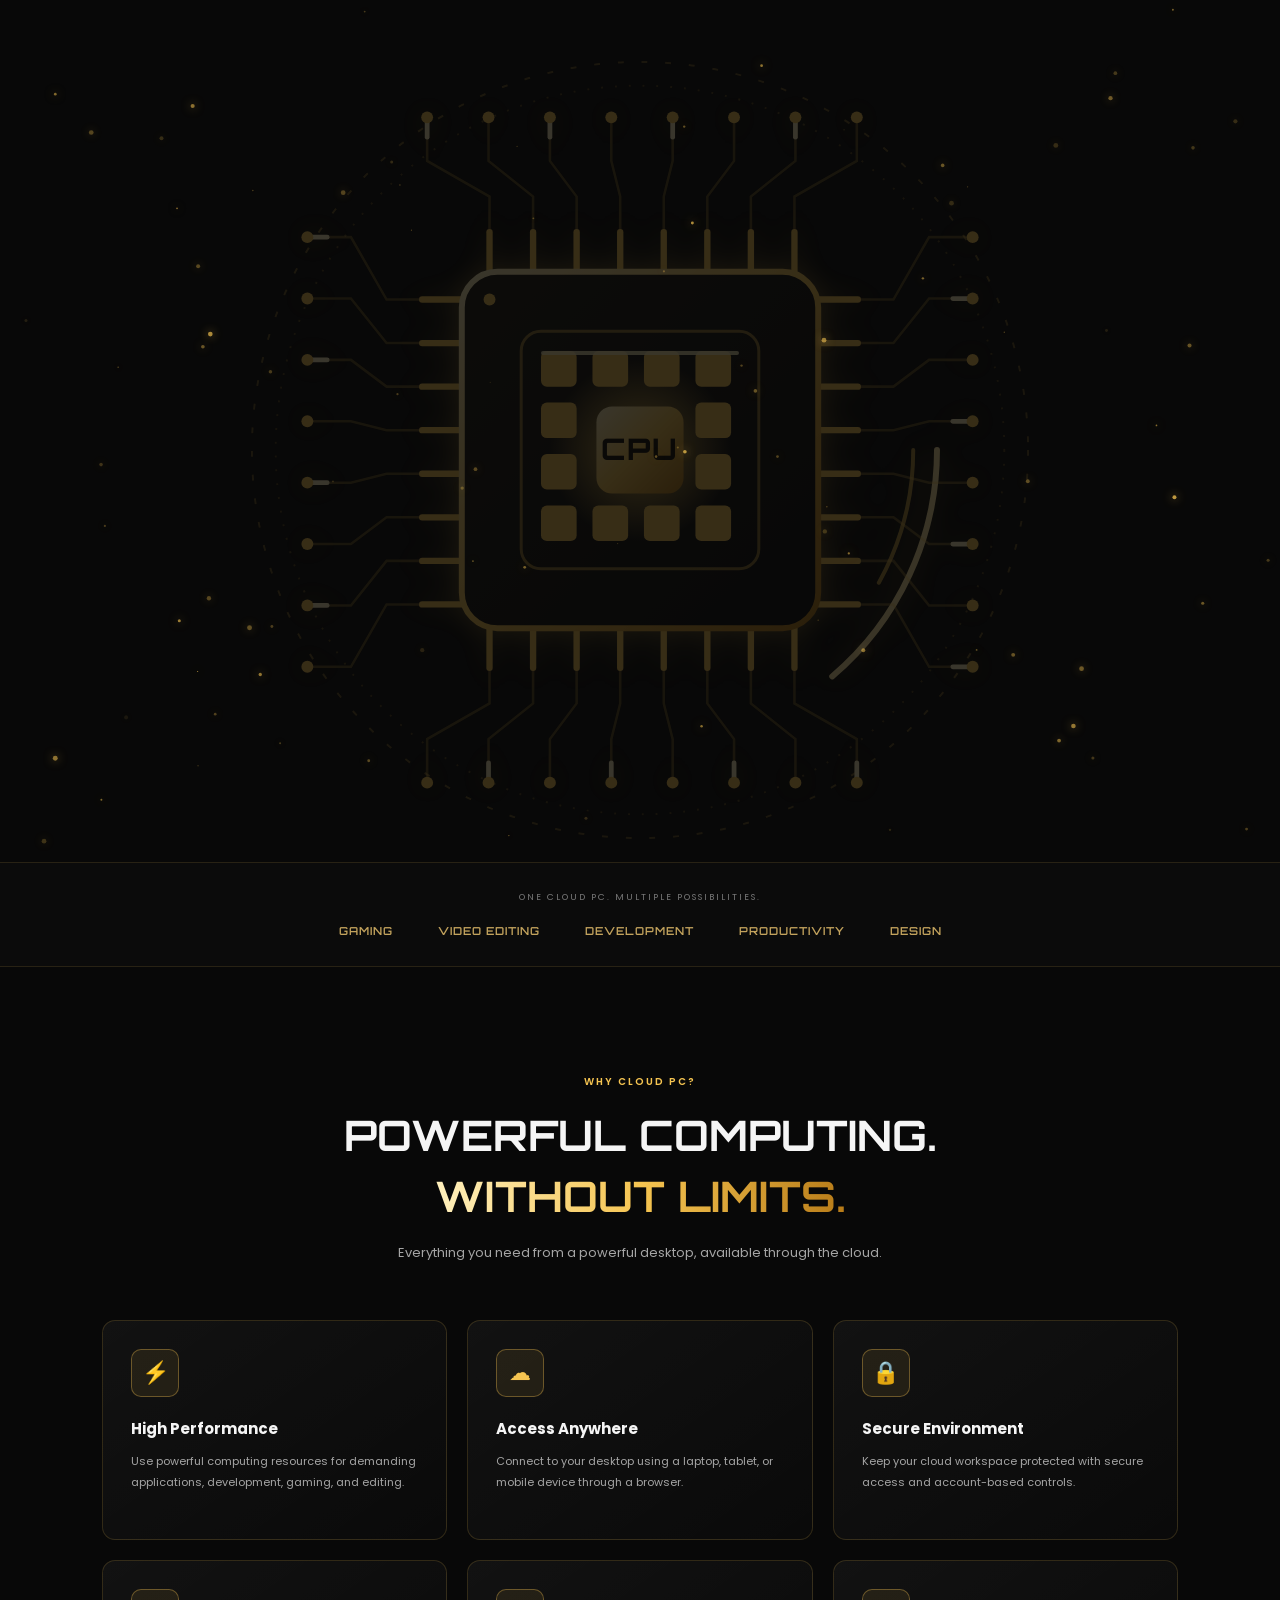
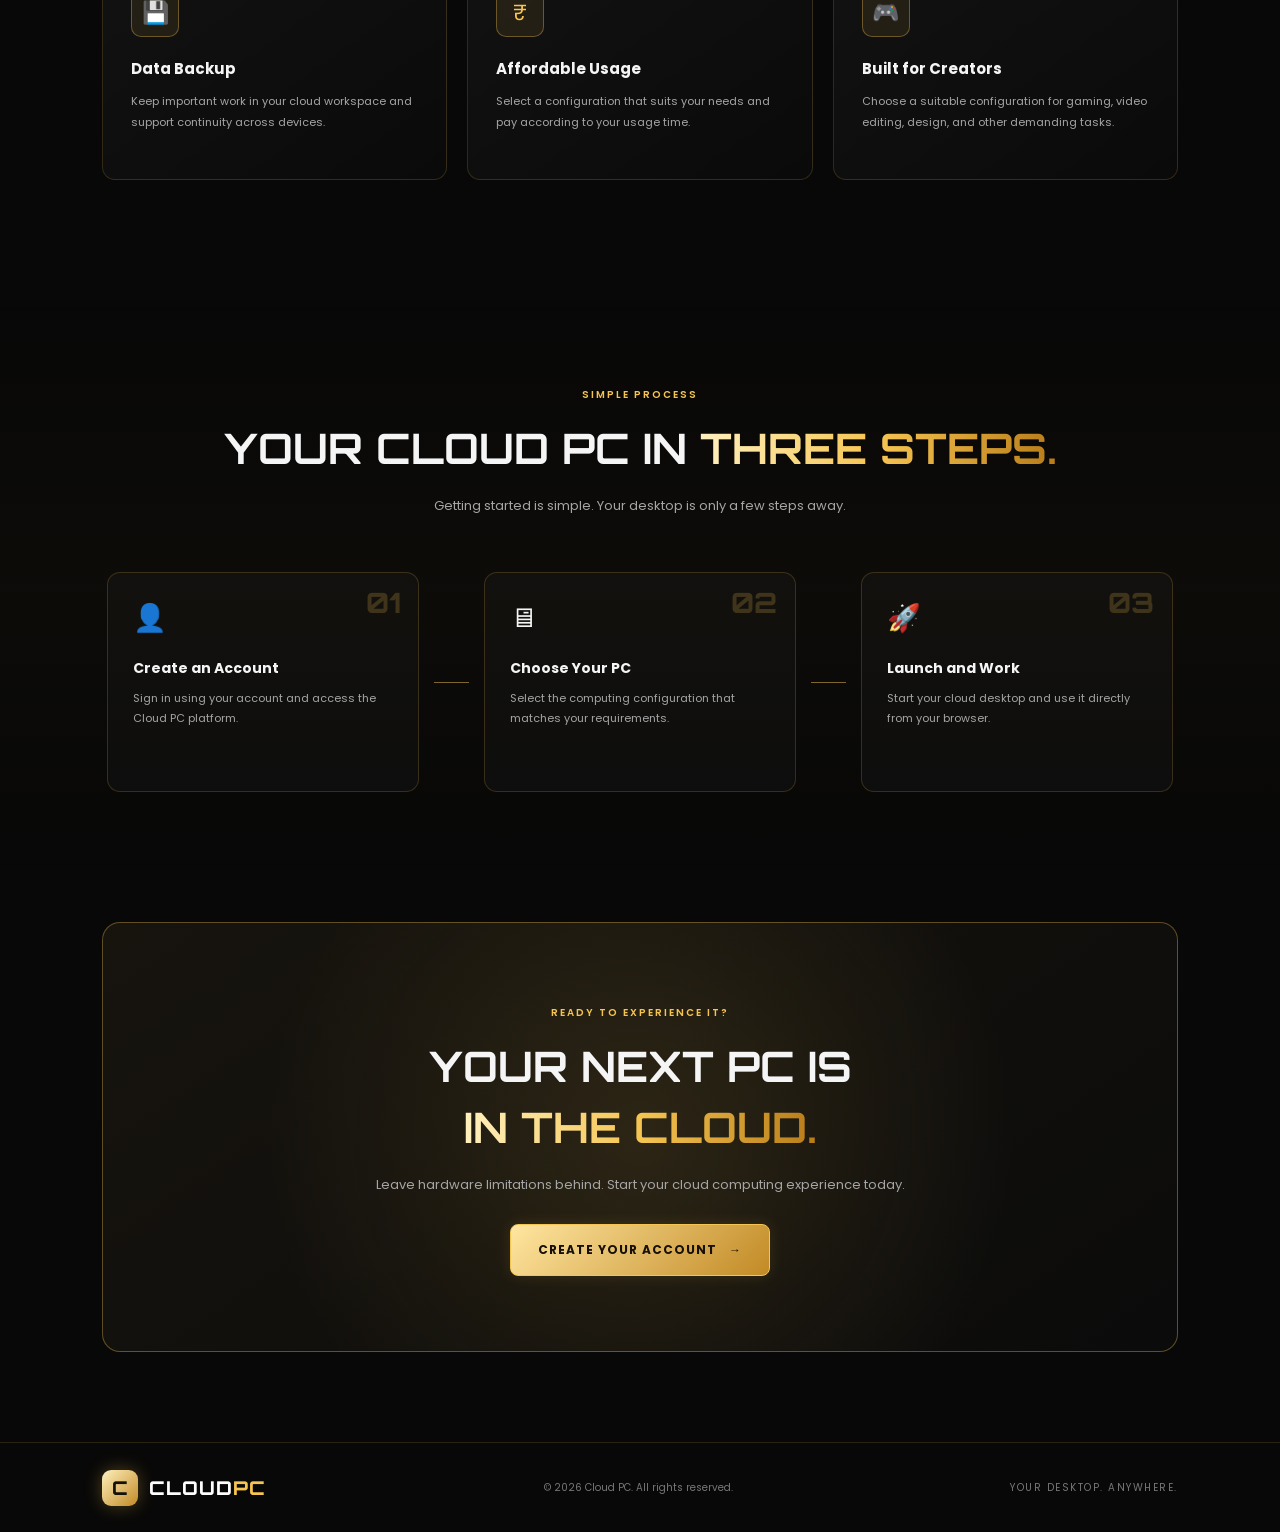
==== commit 5c824dfe: "Add files via upload" ====
--- a/index.html
+++ b/index.html
@@ -1,320 +1,364 @@
-
-<!DOCTYPE html>
-<html lang="en">
-<head>
-    <meta charset="UTF-8">
-    <meta name="viewport" content="width=device-width, initial-scale=1.0">
-    <title>Cloud PC | Your Desktop. Anywhere.</title>
-    <link rel="stylesheet" href="style.css">
-    <link rel="preconnect" href="https://fonts.googleapis.com">
-    <link rel="preconnect" href="https://fonts.gstatic.com" crossorigin>
-    <link href="https://fonts.googleapis.com/css2?family=Orbitron:wght@400;500;600;700;800&family=Poppins:wght@300;400;500;600;700&display=swap" rel="stylesheet">
-</head>
-<body>
-
-    <canvas id="particles"></canvas>
-
-    <header class="navbar">
-        <a href="#" class="logo">
-            <span class="logo-icon">C</span>
-            <span>CLOUD<span class="gold">PC</span></span>
-        </a>
-
-        <nav class="nav-links">
-            <button class="nav-btn" data-info="about">ABOUT</button>
-            <button class="nav-btn" data-info="settings">SETTINGS</button>
-            <button class="nav-btn" data-info="profile">PROFILE</button>
-        </nav>
-
-        <div class="nav-auth">
-            <button class="btn btn-outline" id="navLogin">Login</button>
-            <button class="btn btn-gold" id="navSignup">Sign Up</button>
-        </div>
-
-        <button class="menu-toggle" id="menuToggle" aria-label="Open navigation">
-            <span></span><span></span><span></span>
-        </button>
-    </header>
-
-    <main>
-        <section class="hero">
-            <div class="hero-content">
-                <div class="eyebrow">
-                    <span class="status-dot"></span>
-                    THE FUTURE OF PERSONAL COMPUTING
-                </div>
-
-                <h1 class="hero-title">
-                    YOUR DESKTOP.<br>
-                    <span class="gold-text">ANYWHERE.</span>
-                </h1>
-
-                <p class="hero-description">
-                    Experience the power of a high-performance PC directly
-                    through your browser. No expensive hardware. No complicated
-                    setup. Just connect, choose your PC, and start working.
-                </p>
-
-                <div class="hero-actions">
-                    <button class="btn btn-gold btn-large" id="heroSignup">
-                        GET STARTED <span>→</span>
-                    </button>
-                    <button class="btn btn-outline btn-large" id="heroLogin">
-                        LOGIN TO CLOUD PC
-                    </button>
-                </div>
-
-                <div class="hero-stats">
-                    <div class="stat">
-                        <strong>24/7</strong>
-                        <span>ACCESS</span>
-                    </div>
-                    <div class="stat-divider"></div>
-                    <div class="stat">
-                        <strong>ANY</strong>
-                        <span>DEVICE</span>
-                    </div>
-                    <div class="stat-divider"></div>
-                    <div class="stat">
-                        <strong>SECURE</strong>
-                        <span>CLOUD STORAGE</span>
-                    </div>
-                </div>
-            </div>
-
-            <div class="hero-visual">
-                <div class="orbit orbit-one"></div>
-                <div class="orbit orbit-two"></div>
-
-                <div class="pc-glow"></div>
-
-                <div class="computer-card">
-                    <div class="computer-top">
-                        <div class="window-dots">
-                            <span></span><span></span><span></span>
-                        </div>
-                        <span class="computer-label">CLOUD PC SYSTEM</span>
-                        <span class="online-label">
-                            <i></i> ONLINE
-                        </span>
-                    </div>
-
-                    <div class="computer-screen">
-                        <div class="screen-content">
-                            <div class="screen-logo">CLOUD<span>PC</span></div>
-                            <p>YOUR POWERFUL DESKTOP</p>
-
-                            <div class="screen-grid">
-                                <div class="screen-feature">
-                                    <span>CPU</span>
-                                    <strong>HIGH</strong>
-                                    <div class="progress"><i style="width:85%"></i></div>
-                                </div>
-                                <div class="screen-feature">
-                                    <span>MEMORY</span>
-                                    <strong>32 GB</strong>
-                                    <div class="progress"><i style="width:70%"></i></div>
-                                </div>
-                                <div class="screen-feature">
-                                    <span>STORAGE</span>
-                                    <strong>1 TB</strong>
-                                    <div class="progress"><i style="width:60%"></i></div>
-                                </div>
-                                <div class="screen-feature">
-                                    <span>STATUS</span>
-                                    <strong class="ready">READY</strong>
-                                    <div class="progress"><i style="width:100%"></i></div>
-                                </div>
-                            </div>
-
-                            <div class="screen-footer">
-                                <span>● SYSTEM READY</span>
-                                <span>SECURE CONNECTION</span>
-                            </div>
-                        </div>
-                    </div>
-                    <div class="computer-stand"></div>
-                    <div class="computer-base"></div>
-                </div>
-
-                <div class="floating-card floating-left">
-                    <span class="floating-icon">⚡</span>
-                    <div>
-                        <strong>High Performance</strong>
-                        <small>Power without limits</small>
-                    </div>
-                </div>
-
-                <div class="floating-card floating-right">
-                    <span class="floating-icon">☁</span>
-                    <div>
-                        <strong>Cloud Connected</strong>
-                        <small>Access from anywhere</small>
-                    </div>
-                </div>
-            </div>
-        </section>
-
-        <section class="trust-strip">
-            <p>ONE CLOUD PC. MULTIPLE POSSIBILITIES.</p>
-            <div class="trust-items">
-                <span>GAMING</span>
-                <span>VIDEO EDITING</span>
-                <span>DEVELOPMENT</span>
-                <span>PRODUCTIVITY</span>
-                <span>DESIGN</span>
-            </div>
-        </section>
-
-        <section class="features section" id="features">
-            <div class="section-heading">
-                <span class="section-tag">WHY CLOUD PC?</span>
-                <h2>POWERFUL COMPUTING.<br><span class="gold-text">WITHOUT LIMITS.</span></h2>
-                <p>Everything you need from a powerful desktop, available through the cloud.</p>
-            </div>
-
-            <div class="feature-grid">
-                <article class="feature-card">
-                    <div class="feature-icon">⚡</div>
-                    <h3>High Performance</h3>
-                    <p>Use powerful computing resources for demanding applications, development, gaming, and editing.</p>
-                </article>
-
-                <article class="feature-card">
-                    <div class="feature-icon">☁</div>
-                    <h3>Access Anywhere</h3>
-                    <p>Connect to your desktop using a laptop, tablet, or mobile device through a browser.</p>
-                </article>
-
-                <article class="feature-card">
-                    <div class="feature-icon">🔒</div>
-                    <h3>Secure Environment</h3>
-                    <p>Keep your cloud workspace protected with secure access and account-based controls.</p>
-                </article>
-
-                <article class="feature-card">
-                    <div class="feature-icon">💾</div>
-                    <h3>Data Backup</h3>
-                    <p>Keep important work in your cloud workspace and support continuity across devices.</p>
-                </article>
-
-                <article class="feature-card">
-                    <div class="feature-icon">₹</div>
-                    <h3>Affordable Usage</h3>
-                    <p>Select a configuration that suits your needs and pay according to your usage time.</p>
-                </article>
-
-                <article class="feature-card">
-                    <div class="feature-icon">🎮</div>
-                    <h3>Built for Creators</h3>
-                    <p>Choose a suitable configuration for gaming, video editing, design, and other demanding tasks.</p>
-                </article>
-            </div>
-        </section>
-
-        <section class="how-section section">
-            <div class="section-heading">
-                <span class="section-tag">SIMPLE PROCESS</span>
-                <h2>YOUR CLOUD PC IN <span class="gold-text">THREE STEPS.</span></h2>
-                <p>Getting started is simple. Your desktop is only a few steps away.</p>
-            </div>
-
-            <div class="steps">
-                <div class="step-card">
-                    <div class="step-number">01</div>
-                    <div class="step-icon">👤</div>
-                    <h3>Create an Account</h3>
-                    <p>Sign in using your account and access the Cloud PC platform.</p>
-                </div>
-
-                <div class="step-line"></div>
-
-                <div class="step-card">
-                    <div class="step-number">02</div>
-                    <div class="step-icon">🖥</div>
-                    <h3>Choose Your PC</h3>
-                    <p>Select the computing configuration that matches your requirements.</p>
-                </div>
-
-                <div class="step-line"></div>
-
-                <div class="step-card">
-                    <div class="step-number">03</div>
-                    <div class="step-icon">🚀</div>
-                    <h3>Launch and Work</h3>
-                    <p>Start your cloud desktop and use it directly from your browser.</p>
-                </div>
-            </div>
-        </section>
-
-        <section class="cta-section">
-            <div class="cta-content">
-                <span class="section-tag">READY TO EXPERIENCE IT?</span>
-                <h2>YOUR NEXT PC IS<br><span class="gold-text">IN THE CLOUD.</span></h2>
-                <p>Leave hardware limitations behind. Start your cloud computing experience today.</p>
-                <button class="btn btn-gold btn-large" id="bottomSignup">
-                    CREATE YOUR ACCOUNT <span>→</span>
-                </button>
-            </div>
-        </section>
-    </main>
-
-    <footer>
-        <a href="#" class="logo">
-            <span class="logo-icon">C</span>
-            <span>CLOUD<span class="gold">PC</span></span>
-        </a>
-        <p>© 2026 Cloud PC. All rights reserved.</p>
-        <span class="footer-caption">YOUR DESKTOP. ANYWHERE.</span>
-    </footer>
-
-    <!-- Authentication modal -->
-    <div class="modal-overlay" id="authModal">
-        <div class="modal">
-            <button class="modal-close" id="closeAuth">&times;</button>
-            <div class="modal-logo">CLOUD<span class="gold">PC</span></div>
-            <h2 id="authTitle">Welcome Back</h2>
-            <p id="authSubtitle">Login to access your cloud desktop.</p>
-
-            <form id="authForm">
-                <div id="nameField" class="form-field hidden">
-                    <label for="userName">Full Name</label>
-                    <input type="text" id="userName" placeholder="Enter your name">
-                </div>
-
-                <div class="form-field">
-                    <label for="userEmail">Email Address</label>
-                    <input type="email" id="userEmail" placeholder="Enter your email" required>
-                </div>
-
-                <div class="form-field">
-                    <label for="userPassword">Password</label>
-                    <input type="password" id="userPassword" placeholder="Enter your password" required minlength="6">
-                </div>
-
-                <button type="submit" class="btn btn-gold modal-submit" id="authSubmit">
-                    LOGIN
-                </button>
-            </form>
-
-            <p class="switch-auth">
-                <span id="switchText">Don't have an account?</span>
-                <button id="switchAuth">Sign Up</button>
-            </p>
-            <p class="auth-message" id="authMessage"></p>
-        </div>
-    </div>
-
-    <!-- Information modal -->
-    <div class="modal-overlay" id="infoModal">
-        <div class="modal info-modal">
-            <button class="modal-close" id="closeInfo">&times;</button>
-            <div class="modal-logo">CLOUD<span class="gold">PC</span></div>
-            <h2 id="infoTitle">About Cloud PC</h2>
-            <div id="infoContent"></div>
-        </div>
-    </div>
-
-    <script src="script.js"></script>
-</body>
-</html>
+
+<!DOCTYPE html>
+<html lang="en">
+<head>
+    <meta charset="UTF-8">
+    <meta name="viewport" content="width=device-width, initial-scale=1.0">
+    <title>Cloud PC | Your Desktop. Anywhere.</title>
+    <script>document.documentElement.classList.add("has-intro");setTimeout(function(){document.documentElement.classList.add("page-ready")},7000);</script>
+    <link rel="stylesheet" href="style.css">
+    <link rel="preconnect" href="https://fonts.googleapis.com">
+    <link rel="preconnect" href="https://fonts.gstatic.com" crossorigin>
+    <link href="https://fonts.googleapis.com/css2?family=Orbitron:wght@400;500;600;700;800&family=Poppins:wght@300;400;500;600;700&display=swap" rel="stylesheet">
+</head>
+<body>
+
+    <!-- Opening animation -->
+    <div class="intro" id="intro">
+        <div class="intro-curtain intro-top"></div>
+        <div class="intro-curtain intro-bottom"></div>
+        <div class="intro-center">
+            <div class="intro-glow"></div>
+            <div class="intro-chip chip-svg" id="introChip"></div>
+            <div class="intro-logo">CLOUD<span>PC</span></div>
+            <div class="intro-tagline">YOUR DESKTOP. ANYWHERE.</div>
+            <div class="intro-loader">
+                <div class="intro-bar"><i></i></div>
+                <div class="intro-meta"><span id="introStatus">INITIALIZING CORE</span><span id="introPercent">0%</span></div>
+            </div>
+        </div>
+        <button class="intro-skip" id="introSkip" type="button">SKIP &rsaquo;</button>
+    </div>
+
+    <!-- Golden CPU processing animation (background) -->
+    <div class="bg-chip chip-svg" id="bgChip" aria-hidden="true"></div>
+
+
+    <canvas id="particles"></canvas>
+
+    <header class="navbar">
+        <a href="#" class="logo">
+            <span class="logo-icon">C</span>
+            <span>CLOUD<span class="gold">PC</span></span>
+        </a>
+
+        <nav class="nav-links">
+            <button class="nav-btn" id="navHow" type="button">HOW IT WORKS</button>
+            <button class="nav-btn" data-info="about">ABOUT</button>
+            <button class="nav-btn" data-info="settings">SETTINGS</button>
+            <button class="nav-btn" data-info="profile">PROFILE</button>
+        </nav>
+
+        <div class="nav-auth">
+            <button class="btn btn-outline" id="navLogin">Login</button>
+            <button class="btn btn-gold" id="navSignup">Sign Up</button>
+        </div>
+
+        <button class="menu-toggle" id="menuToggle" aria-label="Open navigation">
+            <span></span><span></span><span></span>
+        </button>
+    </header>
+
+    <main>
+        <section class="hero">
+            <div class="hero-content">
+                <div class="eyebrow">
+                    <span class="status-dot"></span>
+                    THE FUTURE OF PERSONAL COMPUTING
+                </div>
+
+                <h1 class="hero-title">
+                    YOUR DESKTOP.<br>
+                    <span class="gold-text">ANYWHERE.</span>
+                </h1>
+
+                <p class="hero-description">
+                    Experience the power of a high-performance PC directly
+                    through your browser. No expensive hardware. No complicated
+                    setup. Just connect, choose your PC, and start working.
+                </p>
+
+                <div class="hero-actions">
+                    <button class="btn btn-gold btn-large" id="heroSignup">
+                        GET STARTED <span>→</span>
+                    </button>
+                    <button class="btn btn-outline btn-large" id="heroLogin">
+                        LOGIN TO CLOUD PC
+                    </button>
+                    <button class="btn btn-outline btn-how" id="heroHow" type="button">
+                        &#9654; HOW IT WORKS
+                    </button>
+                </div>
+
+                <div class="hero-stats">
+                    <div class="stat">
+                        <strong>24/7</strong>
+                        <span>ACCESS</span>
+                    </div>
+                    <div class="stat-divider"></div>
+                    <div class="stat">
+                        <strong>ANY</strong>
+                        <span>DEVICE</span>
+                    </div>
+                    <div class="stat-divider"></div>
+                    <div class="stat">
+                        <strong>SECURE</strong>
+                        <span>CLOUD STORAGE</span>
+                    </div>
+                </div>
+            </div>
+
+            <div class="hero-visual">
+                <div class="orbit orbit-one"></div>
+                <div class="orbit orbit-two"></div>
+
+                <div class="pc-glow"></div>
+
+                <div class="computer-card">
+                    <div class="computer-top">
+                        <div class="window-dots">
+                            <span></span><span></span><span></span>
+                        </div>
+                        <span class="computer-label">CLOUD PC SYSTEM</span>
+                        <span class="online-label">
+                            <i></i> ONLINE
+                        </span>
+                    </div>
+
+                    <div class="computer-screen">
+                        <div class="screen-content">
+                            <div class="screen-logo">CLOUD<span>PC</span></div>
+                            <p>YOUR POWERFUL DESKTOP</p>
+
+                            <div class="screen-grid">
+                                <div class="screen-feature">
+                                    <span>CPU</span>
+                                    <strong>HIGH</strong>
+                                    <div class="progress"><i style="width:85%"></i></div>
+                                </div>
+                                <div class="screen-feature">
+                                    <span>MEMORY</span>
+                                    <strong>32 GB</strong>
+                                    <div class="progress"><i style="width:70%"></i></div>
+                                </div>
+                                <div class="screen-feature">
+                                    <span>STORAGE</span>
+                                    <strong>1 TB</strong>
+                                    <div class="progress"><i style="width:60%"></i></div>
+                                </div>
+                                <div class="screen-feature">
+                                    <span>STATUS</span>
+                                    <strong class="ready">READY</strong>
+                                    <div class="progress"><i style="width:100%"></i></div>
+                                </div>
+                            </div>
+
+                            <div class="screen-footer">
+                                <span>● SYSTEM READY</span>
+                                <span>SECURE CONNECTION</span>
+                            </div>
+                        </div>
+                    </div>
+                    <div class="computer-stand"></div>
+                    <div class="computer-base"></div>
+                </div>
+
+                <div class="floating-card floating-left">
+                    <span class="floating-icon">⚡</span>
+                    <div>
+                        <strong>High Performance</strong>
+                        <small>Power without limits</small>
+                    </div>
+                </div>
+
+                <div class="floating-card floating-right">
+                    <span class="floating-icon">☁</span>
+                    <div>
+                        <strong>Cloud Connected</strong>
+                        <small>Access from anywhere</small>
+                    </div>
+                </div>
+            </div>
+        </section>
+
+        <section class="trust-strip">
+            <p>ONE CLOUD PC. MULTIPLE POSSIBILITIES.</p>
+            <div class="trust-items">
+                <span>GAMING</span>
+                <span>VIDEO EDITING</span>
+                <span>DEVELOPMENT</span>
+                <span>PRODUCTIVITY</span>
+                <span>DESIGN</span>
+            </div>
+        </section>
+
+        <section class="features section" id="features">
+            <div class="section-heading">
+                <span class="section-tag">WHY CLOUD PC?</span>
+                <h2>POWERFUL COMPUTING.<br><span class="gold-text">WITHOUT LIMITS.</span></h2>
+                <p>Everything you need from a powerful desktop, available through the cloud.</p>
+            </div>
+
+            <div class="feature-grid">
+                <article class="feature-card">
+                    <div class="feature-icon">⚡</div>
+                    <h3>High Performance</h3>
+                    <p>Use powerful computing resources for demanding applications, development, gaming, and editing.</p>
+                </article>
+
+                <article class="feature-card">
+                    <div class="feature-icon">☁</div>
+                    <h3>Access Anywhere</h3>
+                    <p>Connect to your desktop using a laptop, tablet, or mobile device through a browser.</p>
+                </article>
+
+                <article class="feature-card">
+                    <div class="feature-icon">🔒</div>
+                    <h3>Secure Environment</h3>
+                    <p>Keep your cloud workspace protected with secure access and account-based controls.</p>
+                </article>
+
+                <article class="feature-card">
+                    <div class="feature-icon">💾</div>
+                    <h3>Data Backup</h3>
+                    <p>Keep important work in your cloud workspace and support continuity across devices.</p>
+                </article>
+
+                <article class="feature-card">
+                    <div class="feature-icon">₹</div>
+                    <h3>Affordable Usage</h3>
+                    <p>Select a configuration that suits your needs and pay according to your usage time.</p>
+                </article>
+
+                <article class="feature-card">
+                    <div class="feature-icon">🎮</div>
+                    <h3>Built for Creators</h3>
+                    <p>Choose a suitable configuration for gaming, video editing, design, and other demanding tasks.</p>
+                </article>
+            </div>
+        </section>
+
+        <section class="how-section section">
+            <div class="section-heading">
+                <span class="section-tag">SIMPLE PROCESS</span>
+                <h2>YOUR CLOUD PC IN <span class="gold-text">THREE STEPS.</span></h2>
+                <p>Getting started is simple. Your desktop is only a few steps away.</p>
+            </div>
+
+            <div class="steps">
+                <div class="step-card">
+                    <div class="step-number">01</div>
+                    <div class="step-icon">👤</div>
+                    <h3>Create an Account</h3>
+                    <p>Sign in using your account and access the Cloud PC platform.</p>
+                </div>
+
+                <div class="step-line"></div>
+
+                <div class="step-card">
+                    <div class="step-number">02</div>
+                    <div class="step-icon">🖥</div>
+                    <h3>Choose Your PC</h3>
+                    <p>Select the computing configuration that matches your requirements.</p>
+                </div>
+
+                <div class="step-line"></div>
+
+                <div class="step-card">
+                    <div class="step-number">03</div>
+                    <div class="step-icon">🚀</div>
+                    <h3>Launch and Work</h3>
+                    <p>Start your cloud desktop and use it directly from your browser.</p>
+                </div>
+            </div>
+        </section>
+
+        <section class="cta-section">
+            <div class="cta-content">
+                <span class="section-tag">READY TO EXPERIENCE IT?</span>
+                <h2>YOUR NEXT PC IS<br><span class="gold-text">IN THE CLOUD.</span></h2>
+                <p>Leave hardware limitations behind. Start your cloud computing experience today.</p>
+                <button class="btn btn-gold btn-large" id="bottomSignup">
+                    CREATE YOUR ACCOUNT <span>→</span>
+                </button>
+            </div>
+        </section>
+    </main>
+
+    <footer>
+        <a href="#" class="logo">
+            <span class="logo-icon">C</span>
+            <span>CLOUD<span class="gold">PC</span></span>
+        </a>
+        <p>© 2026 Cloud PC. All rights reserved.</p>
+        <span class="footer-caption">YOUR DESKTOP. ANYWHERE.</span>
+    </footer>
+
+    <!-- Authentication modal -->
+    <div class="modal-overlay" id="authModal">
+        <div class="modal">
+            <button class="modal-close" id="closeAuth">&times;</button>
+            <div class="modal-logo">CLOUD<span class="gold">PC</span></div>
+            <h2 id="authTitle">Welcome Back</h2>
+            <p id="authSubtitle">Login to access your cloud desktop.</p>
+
+            <form id="authForm">
+                <div id="nameField" class="form-field hidden">
+                    <label for="userName">Full Name</label>
+                    <input type="text" id="userName" placeholder="Enter your name">
+                </div>
+
+                <div class="form-field">
+                    <label for="userEmail">Email Address</label>
+                    <input type="email" id="userEmail" placeholder="Enter your email" required>
+                </div>
+
+                <div class="form-field">
+                    <label for="userPassword">Password</label>
+                    <input type="password" id="userPassword" placeholder="Enter your password" required minlength="6">
+                </div>
+
+                <button type="submit" class="btn btn-gold modal-submit" id="authSubmit">
+                    LOGIN
+                </button>
+            </form>
+
+            <p class="switch-auth">
+                <span id="switchText">Don't have an account?</span>
+                <button id="switchAuth">Sign Up</button>
+            </p>
+            <p class="auth-message" id="authMessage"></p>
+        </div>
+    </div>
+
+    <!-- Information modal -->
+    <div class="modal-overlay" id="infoModal">
+        <div class="modal info-modal">
+            <button class="modal-close" id="closeInfo">&times;</button>
+            <div class="modal-logo">CLOUD<span class="gold">PC</span></div>
+            <h2 id="infoTitle">About Cloud PC</h2>
+            <div id="infoContent"></div>
+        </div>
+    </div>
+
+    <!-- How it works: sliding window -->
+    <aside class="how-drawer" id="howDrawer" aria-hidden="true">
+        <div class="how-backdrop" id="howBackdrop"></div>
+        <div class="how-panel" role="dialog" aria-label="How Cloud PC works">
+            <button class="modal-close" id="howClose" type="button" aria-label="Close">&times;</button>
+            <div class="modal-logo">HOW IT <span class="gold">WORKS</span></div>
+            <div class="how-viewport" id="howViewport">
+                <div class="how-track" id="howTrack"></div>
+            </div>
+            <div class="how-progress"><i id="howProgress"></i></div>
+            <div class="how-controls">
+                <button class="btn btn-outline" id="howPrev" type="button">&lsaquo; BACK</button>
+                <div class="how-dots" id="howDots"></div>
+                <button class="btn btn-gold" id="howNext" type="button">NEXT &rsaquo;</button>
+            </div>
+        </div>
+    </aside>
+
+    <script src="script.js"></script>
+</body>
+</html>
--- a/style.css
+++ b/style.css
@@ -1,1162 +1,1376 @@
-
-:root {
-    --accent: #f5c451;
-    --accent-light: #ffe6a0;
-    --background: #080808;
-    --surface: #111111;
-    --text: #f5f5f5;
-    --muted: #a5a5a5;
-}
-
-* {
-    margin: 0;
-    padding: 0;
-    box-sizing: border-box;
-}
-
-html {
-    scroll-behavior: smooth;
-}
-
-body {
-    background: var(--background);
-    color: var(--text);
-    font-family: 'Poppins', sans-serif;
-    overflow-x: hidden;
-}
-
-button {
-    font-family: inherit;
-}
-
-.gold {
-    color: var(--accent);
-}
-
-.gold-text {
-    background: linear-gradient(90deg, #fff0bd, #f5c451, #b77b18);
-    -webkit-background-clip: text;
-    background-clip: text;
-    color: transparent;
-}
-
-#particles {
-    position: fixed;
-    inset: 0;
-    width: 100%;
-    height: 100%;
-    pointer-events: none;
-    z-index: 0;
-}
-
-/* NAVIGATION */
-
-.navbar {
-    width: 100%;
-    min-height: 82px;
-    padding: 0 7%;
-    display: flex;
-    justify-content: space-between;
-    align-items: center;
-    position: relative;
-    z-index: 10;
-    background: rgba(8, 8, 8, 0.85);
-    border-bottom: 1px solid rgba(245, 196, 81, 0.15);
-    backdrop-filter: blur(18px);
-}
-
-.logo {
-    display: flex;
-    align-items: center;
-    gap: 11px;
-    color: white;
-    text-decoration: none;
-    font-family: 'Orbitron', sans-serif;
-    font-size: 19px;
-    font-weight: 800;
-    letter-spacing: 1px;
-}
-
-.logo-icon {
-    width: 36px;
-    height: 36px;
-    display: grid;
-    place-items: center;
-    color: #15100a;
-    background: linear-gradient(135deg, #fff0bd, #c28a25);
-    border-radius: 9px;
-    box-shadow: 0 0 18px rgba(245, 196, 81, 0.3);
-}
-
-.nav-links,
-.nav-auth {
-    display: flex;
-    align-items: center;
-    gap: 12px;
-}
-
-.nav-btn {
-    position: relative;
-    padding: 11px 17px;
-    border: 1px solid transparent;
-    border-radius: 8px;
-    background: transparent;
-    color: #ddd;
-    font-size: 11px;
-    font-weight: 600;
-    letter-spacing: 1.2px;
-    cursor: pointer;
-    overflow: hidden;
-    transition: all 0.35s ease;
-}
-
-.nav-btn::before,
-.btn-outline::before {
-    content: "";
-    position: absolute;
-    top: 0;
-    left: -130%;
-    width: 65%;
-    height: 100%;
-    background: linear-gradient(
-        90deg,
-        transparent,
-        rgba(255, 255, 255, 0.45),
-        transparent
-    );
-    transform: skewX(-25deg);
-    transition: left 0.6s ease;
-}
-
-.nav-btn:hover {
-    background: linear-gradient(135deg, #ffe6a0, #c28a25);
-    color: #171007;
-    border-color: var(--accent);
-    transform: translateY(-3px);
-    box-shadow: 0 0 15px rgba(245, 196, 81, 0.35);
-}
-
-.nav-btn:hover::before,
-.btn-outline:hover::before {
-    left: 150%;
-}
-
-.btn {
-    position: relative;
-    display: inline-flex;
-    justify-content: center;
-    align-items: center;
-    gap: 12px;
-    padding: 11px 23px;
-    border-radius: 8px;
-    font-size: 12px;
-    font-weight: 700;
-    letter-spacing: 1px;
-    cursor: pointer;
-    overflow: hidden;
-    transition: all 0.3s ease;
-}
-
-.btn-gold {
-    border: 1px solid var(--accent);
-    color: #171007;
-    background: linear-gradient(135deg, #ffe6a0, #c28a25);
-    box-shadow: 0 0 15px rgba(245, 196, 81, 0.12);
-}
-
-.btn-gold:hover {
-    transform: translateY(-4px);
-    box-shadow:
-        0 0 12px rgba(245, 196, 81, 0.6),
-        0 0 28px rgba(245, 196, 81, 0.3);
-}
-
-.btn-outline {
-    border: 1px solid var(--accent);
-    background: rgba(245, 196, 81, 0.04);
-    color: var(--accent);
-}
-
-.btn-outline:hover {
-    color: #171007;
-    background: linear-gradient(135deg, #ffe6a0, #c28a25);
-    transform: translateY(-4px);
-    box-shadow: 0 0 22px rgba(245, 196, 81, 0.35);
-}
-
-.btn:active,
-.nav-btn:active {
-    transform: scale(0.96);
-}
-
-.btn-large {
-    padding: 16px 27px;
-    min-height: 52px;
-}
-
-.menu-toggle {
-    display: none;
-    border: 0;
-    background: transparent;
-    cursor: pointer;
-}
-
-.menu-toggle span {
-    display: block;
-    width: 25px;
-    height: 2px;
-    margin: 5px;
-    background: var(--accent);
-}
-
-/* HERO SECTION */
-
-.hero {
-    min-height: 650px;
-    padding: 85px 8% 65px;
-    display: grid;
-    grid-template-columns: 1fr 1fr;
-    align-items: center;
-    gap: 40px;
-    position: relative;
-    z-index: 1;
-}
-
-.hero-content {
-    max-width: 650px;
-    animation: fadeUp 1s ease both;
-}
-
-.eyebrow {
-    display: inline-flex;
-    align-items: center;
-    gap: 10px;
-    padding: 9px 14px;
-    border: 1px solid rgba(245, 196, 81, 0.3);
-    border-radius: 30px;
-    color: var(--accent);
-    font-size: 10px;
-    font-weight: 600;
-    letter-spacing: 1.6px;
-    background: rgba(245, 196, 81, 0.05);
-    margin-bottom: 25px;
-}
-
-.status-dot,
-.online-label i {
-    width: 7px;
-    height: 7px;
-    border-radius: 50%;
-    background: #63e6a0;
-    box-shadow: 0 0 10px #63e6a0;
-}
-
-.hero-title {
-    font-family: 'Orbitron', sans-serif;
-    font-size: clamp(42px, 5vw, 68px);
-    line-height: 1.17;
-    font-weight: 800;
-    letter-spacing: -2px;
-    margin-bottom: 25px;
-}
-
-.hero-description {
-    max-width: 540px;
-    color: var(--muted);
-    font-size: 14px;
-    line-height: 2;
-    margin-bottom: 32px;
-}
-
-.hero-actions {
-    display: flex;
-    flex-wrap: wrap;
-    gap: 14px;
-}
-
-.hero-stats {
-    display: flex;
-    align-items: center;
-    gap: 28px;
-    margin-top: 50px;
-}
-
-.stat {
-    display: flex;
-    flex-direction: column;
-    gap: 5px;
-}
-
-.stat strong {
-    color: var(--accent);
-    font-family: 'Orbitron', sans-serif;
-    font-size: 18px;
-}
-
-.stat span {
-    color: #8b8b8b;
-    font-size: 9px;
-    letter-spacing: 1.5px;
-}
-
-.stat-divider {
-    width: 1px;
-    height: 35px;
-    background: rgba(245, 196, 81, 0.3);
-}
-
-/* COMPUTER VISUAL */
-
-.hero-visual {
-    min-height: 430px;
-    display: flex;
-    justify-content: center;
-    align-items: center;
-    position: relative;
-    perspective: 900px;
-    animation: fadeUp 1.2s ease both;
-}
-
-.orbit {
-    position: absolute;
-    width: 430px;
-    height: 430px;
-    border: 1px solid rgba(245, 196, 81, 0.12);
-    border-radius: 50%;
-    transform: rotateX(65deg);
-}
-
-.orbit-two {
-    width: 350px;
-    height: 350px;
-    border-color: rgba(245, 196, 81, 0.2);
-}
-
-.pc-glow {
-    position: absolute;
-    width: 320px;
-    height: 270px;
-    border-radius: 50%;
-    background: rgba(245, 174, 48, 0.12);
-    filter: blur(75px);
-}
-
-.computer-card {
-    width: min(390px, 90%);
-    height: 280px;
-    padding: 10px;
-    position: relative;
-    z-index: 2;
-    border: 1px solid rgba(245, 196, 81, 0.65);
-    border-radius: 14px;
-    background: linear-gradient(145deg, #25221c, #090909);
-    box-shadow:
-        0 0 30px rgba(245, 196, 81, 0.16),
-        0 25px 70px rgba(0, 0, 0, 0.8);
-    animation: computerFloat 5s ease-in-out infinite;
-}
-
-.computer-top {
-    height: 28px;
-    display: flex;
-    align-items: center;
-    justify-content: space-between;
-    padding: 0 7px;
-}
-
-.window-dots {
-    display: flex;
-    gap: 5px;
-}
-
-.window-dots span {
-    width: 7px;
-    height: 7px;
-    border-radius: 50%;
-    background: #b68b39;
-}
-
-.window-dots span:nth-child(2) {
-    background: #888;
-}
-
-.window-dots span:nth-child(3) {
-    background: #63a77c;
-}
-
-.computer-label,
-.online-label {
-    font-size: 8px;
-    letter-spacing: 1px;
-    color: #bcbcbc;
-}
-
-.online-label {
-    display: flex;
-    align-items: center;
-    gap: 6px;
-    color: #63e6a0;
-}
-
-.online-label i {
-    width: 5px;
-    height: 5px;
-}
-
-.computer-screen {
-    height: 225px;
-    border: 1px solid rgba(245, 196, 81, 0.3);
-    border-radius: 6px;
-    background:
-        radial-gradient(circle at center, rgba(245, 196, 81, 0.13), transparent 65%),
-        #080808;
-    display: grid;
-    place-items: center;
-}
-
-.screen-content {
-    width: 83%;
-}
-
-.screen-logo {
-    font-family: 'Orbitron', sans-serif;
-    font-size: 25px;
-    font-weight: 800;
-    text-align: center;
-    color: #fff;
-}
-
-.screen-logo span {
-    color: var(--accent);
-}
-
-.screen-content > p {
-    text-align: center;
-    color: #8e8e8e;
-    font-size: 7px;
-    letter-spacing: 2px;
-    margin: 5px 0 20px;
-}
-
-.screen-grid {
-    display: grid;
-    grid-template-columns: 1fr 1fr;
-    gap: 15px;
-}
-
-.screen-feature {
-    display: flex;
-    flex-direction: column;
-    gap: 5px;
-}
-
-.screen-feature span {
-    font-size: 7px;
-    color: #858585;
-    letter-spacing: 1px;
-}
-
-.screen-feature strong {
-    font-family: 'Orbitron', sans-serif;
-    font-size: 11px;
-    color: #eee;
-}
-
-.screen-feature .ready {
-    color: #63e6a0;
-}
-
-.progress {
-    width: 100%;
-    height: 3px;
-    border-radius: 5px;
-    background: #252525;
-    overflow: hidden;
-}
-
-.progress i {
-    display: block;
-    height: 100%;
-    background: linear-gradient(90deg, #b77b18, #ffe6a0);
-    border-radius: 5px;
-}
-
-.screen-footer {
-    display: flex;
-    justify-content: space-between;
-    margin-top: 18px;
-    color: #777;
-    font-size: 6px;
-    letter-spacing: 1px;
-}
-
-.computer-stand {
-    width: 65px;
-    height: 28px;
-    position: absolute;
-    bottom: -27px;
-    left: calc(50% - 32px);
-    background: linear-gradient(90deg, #302b20, #9a722b, #302b20);
-    clip-path: polygon(25% 0, 75% 0, 100% 100%, 0 100%);
-}
-
-.computer-base {
-    width: 125px;
-    height: 8px;
-    position: absolute;
-    bottom: -34px;
-    left: calc(50% - 62px);
-    border-radius: 50%;
-    background: linear-gradient(90deg, #28241d, #c08b31, #28241d);
-}
-
-.floating-card {
-    position: absolute;
-    z-index: 3;
-    display: flex;
-    align-items: center;
-    gap: 12px;
-    padding: 13px 16px;
-    border: 1px solid rgba(245, 196, 81, 0.3);
-    border-radius: 10px;
-    background: rgba(20, 20, 20, 0.85);
-    backdrop-filter: blur(12px);
-    box-shadow: 0 10px 35px rgba(0, 0, 0, 0.4);
-    animation: floatingCard 4s ease-in-out infinite;
-}
-
-.floating-left {
-    left: -5px;
-    top: 55px;
-}
-
-.floating-right {
-    right: -5px;
-    bottom: 65px;
-    animation-delay: 1s;
-}
-
-.floating-icon {
-    color: var(--accent);
-    font-size: 24px;
-}
-
-.floating-card div {
-    display: flex;
-    flex-direction: column;
-    gap: 3px;
-}
-
-.floating-card strong {
-    font-size: 10px;
-}
-
-.floating-card small {
-    font-size: 8px;
-    color: #999;
-}
-
-/* TRUST STRIP */
-
-.trust-strip {
-    padding: 28px 8%;
-    border-top: 1px solid rgba(245, 196, 81, 0.12);
-    border-bottom: 1px solid rgba(245, 196, 81, 0.12);
-    text-align: center;
-    background: rgba(255, 255, 255, 0.015);
-    position: relative;
-    z-index: 1;
-}
-
-.trust-strip > p {
-    color: #777;
-    font-size: 9px;
-    letter-spacing: 2px;
-    margin-bottom: 20px;
-}
-
-.trust-items {
-    display: flex;
-    justify-content: center;
-    align-items: center;
-    flex-wrap: wrap;
-    gap: 45px;
-}
-
-.trust-items span {
-    color: #c3a35d;
-    font-family: 'Orbitron', sans-serif;
-    font-size: 11px;
-    font-weight: 600;
-    letter-spacing: 1px;
-}
-
-/* GENERAL SECTIONS */
-
-.section {
-    padding: 100px 8%;
-    position: relative;
-    z-index: 1;
-}
-
-.section-heading {
-    text-align: center;
-    margin-bottom: 55px;
-}
-
-.section-tag {
-    display: inline-block;
-    color: var(--accent);
-    font-size: 10px;
-    font-weight: 600;
-    letter-spacing: 2px;
-    margin-bottom: 15px;
-}
-
-.section-heading h2,
-.cta-content h2 {
-    font-family: 'Orbitron', sans-serif;
-    font-size: clamp(27px, 3.4vw, 42px);
-    line-height: 1.45;
-    margin-bottom: 15px;
-}
-
-.section-heading > p,
-.cta-content > p {
-    color: var(--muted);
-    font-size: 13px;
-    line-height: 1.8;
-}
-
-/* FEATURES */
-
-.feature-grid {
-    display: grid;
-    grid-template-columns: repeat(3, 1fr);
-    gap: 20px;
-}
-
-.feature-card {
-    min-height: 220px;
-    padding: 28px;
-    border: 1px solid rgba(245, 196, 81, 0.16);
-    border-radius: 13px;
-    background: linear-gradient(145deg, rgba(255,255,255,0.045), rgba(255,255,255,0.01));
-    transition: 0.35s ease;
-}
-
-.feature-card:hover {
-    transform: translateY(-8px);
-    border-color: rgba(245, 196, 81, 0.65);
-    background: rgba(245, 196, 81, 0.045);
-    box-shadow: 0 15px 40px rgba(0, 0, 0, 0.3);
-}
-
-.feature-icon {
-    width: 48px;
-    height: 48px;
-    display: grid;
-    place-items: center;
-    margin-bottom: 20px;
-    border: 1px solid rgba(245, 196, 81, 0.35);
-    border-radius: 10px;
-    color: var(--accent);
-    background: rgba(245, 196, 81, 0.08);
-    font-size: 22px;
-}
-
-.feature-card h3 {
-    font-size: 15px;
-    margin-bottom: 11px;
-}
-
-.feature-card p {
-    color: var(--muted);
-    font-size: 11px;
-    line-height: 1.9;
-}
-
-/* HOW IT WORKS */
-
-.how-section {
-    background: linear-gradient(180deg, transparent, rgba(245, 196, 81, 0.025), transparent);
-}
-
-.steps {
-    display: flex;
-    align-items: center;
-    justify-content: center;
-    gap: 15px;
-}
-
-.step-card {
-    width: 29%;
-    min-height: 220px;
-    padding: 25px;
-    border: 1px solid rgba(245, 196, 81, 0.18);
-    border-radius: 13px;
-    background: rgba(255, 255, 255, 0.025);
-    position: relative;
-    transition: 0.3s ease;
-}
-
-.step-card:hover {
-    border-color: var(--accent);
-    transform: translateY(-6px);
-}
-
-.step-number {
-    position: absolute;
-    right: 18px;
-    top: 12px;
-    color: rgba(245, 196, 81, 0.2);
-    font-family: 'Orbitron', sans-serif;
-    font-size: 28px;
-    font-weight: 800;
-}
-
-.step-icon {
-    font-size: 27px;
-    margin-bottom: 20px;
-}
-
-.step-card h3 {
-    font-size: 14px;
-    margin-bottom: 10px;
-}
-
-.step-card p {
-    color: var(--muted);
-    font-size: 11px;
-    line-height: 1.8;
-}
-
-.step-line {
-    width: 35px;
-    height: 1px;
-    background: var(--accent);
-    opacity: 0.5;
-}
-
-/* CALL TO ACTION */
-
-.cta-section {
-    margin: 30px 8% 90px;
-    padding: 75px 25px;
-    text-align: center;
-    border: 1px solid rgba(245, 196, 81, 0.35);
-    border-radius: 18px;
-    background:
-        radial-gradient(circle at center, rgba(245, 196, 81, 0.12), transparent 65%),
-        linear-gradient(145deg, #17140e, #0b0b0b);
-    position: relative;
-    z-index: 1;
-    overflow: hidden;
-}
-
-.cta-content {
-    position: relative;
-    z-index: 1;
-}
-
-.cta-content > p {
-    max-width: 550px;
-    margin: 0 auto 28px;
-}
-
-/* FOOTER */
-
-footer {
-    min-height: 90px;
-    padding: 25px 8%;
-    display: flex;
-    justify-content: space-between;
-    align-items: center;
-    gap: 20px;
-    border-top: 1px solid rgba(245, 196, 81, 0.15);
-    position: relative;
-    z-index: 1;
-}
-
-footer p,
-.footer-caption {
-    color: #777;
-    font-size: 10px;
-}
-
-.footer-caption {
-    letter-spacing: 1.5px;
-}
-
-/* MODALS */
-
-.modal-overlay {
-    display: none;
-    position: fixed;
-    inset: 0;
-    z-index: 50;
-    align-items: center;
-    justify-content: center;
-    padding: 20px;
-    background: rgba(0, 0, 0, 0.82);
-    backdrop-filter: blur(12px);
-}
-
-.modal-overlay.show {
-    display: flex;
-    animation: fadeIn 0.25s ease;
-}
-
-.modal {
-    width: 100%;
-    max-width: 430px;
-    padding: 38px;
-    position: relative;
-    border: 1px solid rgba(245, 196, 81, 0.45);
-    border-radius: 15px;
-    background: linear-gradient(145deg, #1c1a15, #090909);
-    box-shadow: 0 0 45px rgba(245, 196, 81, 0.12);
-    animation: modalUp 0.35s ease;
-}
-
-.modal-close {
-    position: absolute;
-    right: 18px;
-    top: 12px;
-    border: 0;
-    background: transparent;
-    color: #aaa;
-    font-size: 28px;
-    cursor: pointer;
-}
-
-.modal-close:hover {
-    color: var(--accent);
-}
-
-.modal-logo {
-    font-family: 'Orbitron', sans-serif;
-    font-size: 18px;
-    font-weight: 800;
-    margin-bottom: 22px;
-}
-
-.modal h2 {
-    font-family: 'Orbitron', sans-serif;
-    font-size: 21px;
-    margin-bottom: 9px;
-}
-
-.modal > p {
-    color: var(--muted);
-    font-size: 11px;
-    line-height: 1.7;
-    margin-bottom: 24px;
-}
-
-.form-field {
-    display: flex;
-    flex-direction: column;
-    gap: 8px;
-    margin-bottom: 17px;
-}
-
-.form-field label {
-    color: #ccc;
-    font-size: 11px;
-}
-
-.form-field input {
-    width: 100%;
-    padding: 13px;
-    border: 1px solid rgba(245, 196, 81, 0.2);
-    border-radius: 7px;
-    outline: none;
-    color: white;
-    background: #0b0b0b;
-    font-family: inherit;
-    font-size: 12px;
-}
-
-.form-field input:focus {
-    border-color: var(--accent);
-    box-shadow: 0 0 12px rgba(245, 196, 81, 0.12);
-}
-
-.hidden {
-    display: none !important;
-}
-
-.modal-submit {
-    width: 100%;
-    margin-top: 8px;
-}
-
-.switch-auth {
-    margin-top: 20px !important;
-    margin-bottom: 0 !important;
-    text-align: center;
-}
-
-.switch-auth button {
-    border: 0;
-    background: transparent;
-    color: var(--accent);
-    font-weight: 700;
-    cursor: pointer;
-}
-
-.auth-message {
-    margin-top: 15px !important;
-    text-align: center;
-    color: var(--accent) !important;
-}
-
-.info-modal {
-    max-height: 85vh;
-    overflow-y: auto;
-}
-
-.info-content {
-    color: var(--muted);
-    font-size: 12px;
-    line-height: 2;
-}
-
-.info-content h3 {
-    color: var(--accent);
-    font-size: 14px;
-    margin: 20px 0 5px;
-}
-
-.info-content ul {
-    padding-left: 20px;
-}
-
-.info-content li {
-    margin-bottom: 7px;
-}
-
-/* ANIMATIONS */
-
-@keyframes fadeUp {
-    from {
-        opacity: 0;
-        transform: translateY(25px);
-    }
-    to {
-        opacity: 1;
-        transform: translateY(0);
-    }
-}
-
-@keyframes fadeIn {
-    from { opacity: 0; }
-    to { opacity: 1; }
-}
-
-@keyframes modalUp {
-    from {
-        opacity: 0;
-        transform: translateY(20px) scale(0.97);
-    }
-    to {
-        opacity: 1;
-        transform: translateY(0) scale(1);
-    }
-}
-
-@keyframes computerFloat {
-    0%, 100% { transform: translateY(0) rotateY(-4deg); }
-    50% { transform: translateY(-12px) rotateY(4deg); }
-}
-
-@keyframes floatingCard {
-    0%, 100% { transform: translateY(0); }
-    50% { transform: translateY(-9px); }
-}
-
-/* RESPONSIVE */
-
-@media (max-width: 1000px) {
-    .navbar {
-        padding: 0 4%;
-    }
-
-    .hero {
-        padding-left: 5%;
-        padding-right: 5%;
-        gap: 15px;
-    }
-
-    .floating-left {
-        left: -15px;
-    }
-
-    .floating-right {
-        right: -15px;
-    }
-
-    .feature-grid {
-        grid-template-columns: repeat(2, 1fr);
-    }
-}
-
-@media (max-width: 760px) {
-    .navbar {
-        min-height: 72px;
-    }
-
-    .menu-toggle {
-        display: block;
-        order: 3;
-    }
-
-    .nav-links,
-    .nav-auth {
-        display: none;
-    }
-
-    .navbar.menu-open {
-        flex-wrap: wrap;
-        padding-top: 15px;
-        padding-bottom: 15px;
-    }
-
-    .navbar.menu-open .nav-links,
-    .navbar.menu-open .nav-auth {
-        display: flex;
-        width: 100%;
-        justify-content: center;
-        flex-wrap: wrap;
-    }
-
-    .hero {
-        grid-template-columns: 1fr;
-        text-align: center;
-        padding-top: 65px;
-    }
-
-    .hero-content {
-        margin: auto;
-    }
-
-    .hero-description {
-        margin-left: auto;
-        margin-right: auto;
-    }
-
-    .hero-actions,
-    .hero-stats {
-        justify-content: center;
-    }
-
-    .hero-visual {
-        margin-top: 35px;
-        min-height: 390px;
-    }
-
-    .feature-grid {
-        grid-template-columns: repeat(2, 1fr);
-    }
-
-    .steps {
-        flex-direction: column;
-    }
-
-    .step-card {
-        width: 100%;
-        max-width: 450px;
-    }
-
-    .step-line {
-        width: 1px;
-        height: 25px;
-    }
-
-    footer {
-        flex-direction: column;
-        text-align: center;
-    }
-}
-
-@media (max-width: 480px) {
-    .hero-title {
-        font-size: 37px;
-    }
-
-    .hero-description {
-        font-size: 12px;
-    }
-
-    .hero-actions {
-        flex-direction: column;
-    }
-
-    .hero-actions .btn {
-        width: 100%;
-    }
-
-    .hero-stats {
-        gap: 13px;
-    }
-
-    .stat strong {
-        font-size: 14px;
-    }
-
-    .stat span {
-        font-size: 7px;
-    }
-
-    .hero-visual {
-        min-height: 340px;
-        transform: scale(0.85);
-        margin-left: -20px;
-        margin-right: -20px;
-    }
-
-    .floating-card {
-        padding: 9px;
-    }
-
-    .floating-left {
-        left: 0;
-        top: 25px;
-    }
-
-    .floating-right {
-        right: 0;
-        bottom: 30px;
-    }
-
-    .trust-items {
-        gap: 18px;
-    }
-
-    .trust-items span {
-        font-size: 9px;
-    }
-
-    .section {
-        padding: 70px 6%;
-    }
-
-    .feature-grid {
-        grid-template-columns: 1fr;
-    }
-
-    .feature-card {
-        min-height: auto;
-    }
-
-    .cta-section {
-        margin-left: 5%;
-        margin-right: 5%;
-        padding: 55px 18px;
-    }
-
-    .modal {
-        padding: 28px 22px;
-    }
-}
+
+:root {
+    --accent: #f5c451;
+    --accent-light: #ffe6a0;
+    --background: #080808;
+    --surface: #111111;
+    --text: #f5f5f5;
+    --muted: #a5a5a5;
+}
+
+* {
+    margin: 0;
+    padding: 0;
+    box-sizing: border-box;
+}
+
+html {
+    scroll-behavior: smooth;
+}
+
+body {
+    background: var(--background);
+    color: var(--text);
+    font-family: 'Poppins', sans-serif;
+    overflow-x: hidden;
+}
+
+button {
+    font-family: inherit;
+}
+
+.gold {
+    color: var(--accent);
+}
+
+.gold-text {
+    background: linear-gradient(90deg, #fff0bd, #f5c451, #b77b18);
+    -webkit-background-clip: text;
+    background-clip: text;
+    color: transparent;
+}
+
+#particles {
+    position: fixed;
+    inset: 0;
+    width: 100%;
+    height: 100%;
+    pointer-events: none;
+    z-index: 0;
+}
+
+/* NAVIGATION */
+
+.navbar {
+    width: 100%;
+    min-height: 82px;
+    padding: 0 7%;
+    display: flex;
+    justify-content: space-between;
+    align-items: center;
+    position: relative;
+    z-index: 10;
+    background: rgba(8, 8, 8, 0.85);
+    border-bottom: 1px solid rgba(245, 196, 81, 0.15);
+    backdrop-filter: blur(18px);
+}
+
+.logo {
+    display: flex;
+    align-items: center;
+    gap: 11px;
+    color: white;
+    text-decoration: none;
+    font-family: 'Orbitron', sans-serif;
+    font-size: 19px;
+    font-weight: 800;
+    letter-spacing: 1px;
+}
+
+.logo-icon {
+    width: 36px;
+    height: 36px;
+    display: grid;
+    place-items: center;
+    color: #15100a;
+    background: linear-gradient(135deg, #fff0bd, #c28a25);
+    border-radius: 9px;
+    box-shadow: 0 0 18px rgba(245, 196, 81, 0.3);
+}
+
+.nav-links,
+.nav-auth {
+    display: flex;
+    align-items: center;
+    gap: 12px;
+}
+
+.nav-btn {
+    position: relative;
+    padding: 11px 17px;
+    border: 1px solid transparent;
+    border-radius: 8px;
+    background: transparent;
+    color: #ddd;
+    font-size: 11px;
+    font-weight: 600;
+    letter-spacing: 1.2px;
+    cursor: pointer;
+    overflow: hidden;
+    transition: all 0.35s ease;
+}
+
+.nav-btn::before,
+.btn-outline::before {
+    content: "";
+    position: absolute;
+    top: 0;
+    left: -130%;
+    width: 65%;
+    height: 100%;
+    background: linear-gradient(
+        90deg,
+        transparent,
+        rgba(255, 255, 255, 0.45),
+        transparent
+    );
+    transform: skewX(-25deg);
+    transition: left 0.6s ease;
+}
+
+.nav-btn:hover {
+    background: linear-gradient(135deg, #ffe6a0, #c28a25);
+    color: #171007;
+    border-color: var(--accent);
+    transform: translateY(-3px);
+    box-shadow: 0 0 15px rgba(245, 196, 81, 0.35);
+}
+
+.nav-btn:hover::before,
+.btn-outline:hover::before {
+    left: 150%;
+}
+
+.btn {
+    position: relative;
+    display: inline-flex;
+    justify-content: center;
+    align-items: center;
+    gap: 12px;
+    padding: 11px 23px;
+    border-radius: 8px;
+    font-size: 12px;
+    font-weight: 700;
+    letter-spacing: 1px;
+    cursor: pointer;
+    overflow: hidden;
+    transition: all 0.3s ease;
+}
+
+.btn-gold {
+    border: 1px solid var(--accent);
+    color: #171007;
+    background: linear-gradient(135deg, #ffe6a0, #c28a25);
+    box-shadow: 0 0 15px rgba(245, 196, 81, 0.12);
+}
+
+.btn-gold:hover {
+    transform: translateY(-4px);
+    box-shadow:
+        0 0 12px rgba(245, 196, 81, 0.6),
+        0 0 28px rgba(245, 196, 81, 0.3);
+}
+
+.btn-outline {
+    border: 1px solid var(--accent);
+    background: rgba(245, 196, 81, 0.04);
+    color: var(--accent);
+}
+
+.btn-outline:hover {
+    color: #171007;
+    background: linear-gradient(135deg, #ffe6a0, #c28a25);
+    transform: translateY(-4px);
+    box-shadow: 0 0 22px rgba(245, 196, 81, 0.35);
+}
+
+.btn:active,
+.nav-btn:active {
+    transform: scale(0.96);
+}
+
+.btn-large {
+    padding: 16px 27px;
+    min-height: 52px;
+}
+
+.menu-toggle {
+    display: none;
+    border: 0;
+    background: transparent;
+    cursor: pointer;
+}
+
+.menu-toggle span {
+    display: block;
+    width: 25px;
+    height: 2px;
+    margin: 5px;
+    background: var(--accent);
+}
+
+/* HERO SECTION */
+
+.hero {
+    min-height: 650px;
+    padding: 85px 8% 65px;
+    display: grid;
+    grid-template-columns: 1fr 1fr;
+    align-items: center;
+    gap: 40px;
+    position: relative;
+    z-index: 1;
+}
+
+.hero-content {
+    max-width: 650px;
+    animation: fadeUp 1s ease both;
+}
+
+.eyebrow {
+    display: inline-flex;
+    align-items: center;
+    gap: 10px;
+    padding: 9px 14px;
+    border: 1px solid rgba(245, 196, 81, 0.3);
+    border-radius: 30px;
+    color: var(--accent);
+    font-size: 10px;
+    font-weight: 600;
+    letter-spacing: 1.6px;
+    background: rgba(245, 196, 81, 0.05);
+    margin-bottom: 25px;
+}
+
+.status-dot,
+.online-label i {
+    width: 7px;
+    height: 7px;
+    border-radius: 50%;
+    background: #63e6a0;
+    box-shadow: 0 0 10px #63e6a0;
+}
+
+.hero-title {
+    font-family: 'Orbitron', sans-serif;
+    font-size: clamp(42px, 5vw, 68px);
+    line-height: 1.17;
+    font-weight: 800;
+    letter-spacing: -2px;
+    margin-bottom: 25px;
+}
+
+.hero-description {
+    max-width: 540px;
+    color: var(--muted);
+    font-size: 14px;
+    line-height: 2;
+    margin-bottom: 32px;
+}
+
+.hero-actions {
+    display: flex;
+    flex-wrap: wrap;
+    gap: 14px;
+}
+
+.hero-stats {
+    display: flex;
+    align-items: center;
+    gap: 28px;
+    margin-top: 50px;
+}
+
+.stat {
+    display: flex;
+    flex-direction: column;
+    gap: 5px;
+}
+
+.stat strong {
+    color: var(--accent);
+    font-family: 'Orbitron', sans-serif;
+    font-size: 18px;
+}
+
+.stat span {
+    color: #8b8b8b;
+    font-size: 9px;
+    letter-spacing: 1.5px;
+}
+
+.stat-divider {
+    width: 1px;
+    height: 35px;
+    background: rgba(245, 196, 81, 0.3);
+}
+
+/* COMPUTER VISUAL */
+
+.hero-visual {
+    min-height: 430px;
+    display: flex;
+    justify-content: center;
+    align-items: center;
+    position: relative;
+    perspective: 900px;
+    animation: fadeUp 1.2s ease both;
+}
+
+.orbit {
+    position: absolute;
+    width: 430px;
+    height: 430px;
+    border: 1px solid rgba(245, 196, 81, 0.12);
+    border-radius: 50%;
+    transform: rotateX(65deg);
+}
+
+.orbit-two {
+    width: 350px;
+    height: 350px;
+    border-color: rgba(245, 196, 81, 0.2);
+}
+
+.pc-glow {
+    position: absolute;
+    width: 320px;
+    height: 270px;
+    border-radius: 50%;
+    background: rgba(245, 174, 48, 0.12);
+    filter: blur(75px);
+}
+
+.computer-card {
+    width: min(390px, 90%);
+    height: 280px;
+    padding: 10px;
+    position: relative;
+    z-index: 2;
+    border: 1px solid rgba(245, 196, 81, 0.65);
+    border-radius: 14px;
+    background: linear-gradient(145deg, #25221c, #090909);
+    box-shadow:
+        0 0 30px rgba(245, 196, 81, 0.16),
+        0 25px 70px rgba(0, 0, 0, 0.8);
+    animation: computerFloat 5s ease-in-out infinite;
+}
+
+.computer-top {
+    height: 28px;
+    display: flex;
+    align-items: center;
+    justify-content: space-between;
+    padding: 0 7px;
+}
+
+.window-dots {
+    display: flex;
+    gap: 5px;
+}
+
+.window-dots span {
+    width: 7px;
+    height: 7px;
+    border-radius: 50%;
+    background: #b68b39;
+}
+
+.window-dots span:nth-child(2) {
+    background: #888;
+}
+
+.window-dots span:nth-child(3) {
+    background: #63a77c;
+}
+
+.computer-label,
+.online-label {
+    font-size: 8px;
+    letter-spacing: 1px;
+    color: #bcbcbc;
+}
+
+.online-label {
+    display: flex;
+    align-items: center;
+    gap: 6px;
+    color: #63e6a0;
+}
+
+.online-label i {
+    width: 5px;
+    height: 5px;
+}
+
+.computer-screen {
+    height: 225px;
+    border: 1px solid rgba(245, 196, 81, 0.3);
+    border-radius: 6px;
+    background:
+        radial-gradient(circle at center, rgba(245, 196, 81, 0.13), transparent 65%),
+        #080808;
+    display: grid;
+    place-items: center;
+}
+
+.screen-content {
+    width: 83%;
+}
+
+.screen-logo {
+    font-family: 'Orbitron', sans-serif;
+    font-size: 25px;
+    font-weight: 800;
+    text-align: center;
+    color: #fff;
+}
+
+.screen-logo span {
+    color: var(--accent);
+}
+
+.screen-content > p {
+    text-align: center;
+    color: #8e8e8e;
+    font-size: 7px;
+    letter-spacing: 2px;
+    margin: 5px 0 20px;
+}
+
+.screen-grid {
+    display: grid;
+    grid-template-columns: 1fr 1fr;
+    gap: 15px;
+}
+
+.screen-feature {
+    display: flex;
+    flex-direction: column;
+    gap: 5px;
+}
+
+.screen-feature span {
+    font-size: 7px;
+    color: #858585;
+    letter-spacing: 1px;
+}
+
+.screen-feature strong {
+    font-family: 'Orbitron', sans-serif;
+    font-size: 11px;
+    color: #eee;
+}
+
+.screen-feature .ready {
+    color: #63e6a0;
+}
+
+.progress {
+    width: 100%;
+    height: 3px;
+    border-radius: 5px;
+    background: #252525;
+    overflow: hidden;
+}
+
+.progress i {
+    display: block;
+    height: 100%;
+    background: linear-gradient(90deg, #b77b18, #ffe6a0);
+    border-radius: 5px;
+}
+
+.screen-footer {
+    display: flex;
+    justify-content: space-between;
+    margin-top: 18px;
+    color: #777;
+    font-size: 6px;
+    letter-spacing: 1px;
+}
+
+.computer-stand {
+    width: 65px;
+    height: 28px;
+    position: absolute;
+    bottom: -27px;
+    left: calc(50% - 32px);
+    background: linear-gradient(90deg, #302b20, #9a722b, #302b20);
+    clip-path: polygon(25% 0, 75% 0, 100% 100%, 0 100%);
+}
+
+.computer-base {
+    width: 125px;
+    height: 8px;
+    position: absolute;
+    bottom: -34px;
+    left: calc(50% - 62px);
+    border-radius: 50%;
+    background: linear-gradient(90deg, #28241d, #c08b31, #28241d);
+}
+
+.floating-card {
+    position: absolute;
+    z-index: 3;
+    display: flex;
+    align-items: center;
+    gap: 12px;
+    padding: 13px 16px;
+    border: 1px solid rgba(245, 196, 81, 0.3);
+    border-radius: 10px;
+    background: rgba(20, 20, 20, 0.85);
+    backdrop-filter: blur(12px);
+    box-shadow: 0 10px 35px rgba(0, 0, 0, 0.4);
+    animation: floatingCard 4s ease-in-out infinite;
+}
+
+.floating-left {
+    left: -5px;
+    top: 55px;
+}
+
+.floating-right {
+    right: -5px;
+    bottom: 65px;
+    animation-delay: 1s;
+}
+
+.floating-icon {
+    color: var(--accent);
+    font-size: 24px;
+}
+
+.floating-card div {
+    display: flex;
+    flex-direction: column;
+    gap: 3px;
+}
+
+.floating-card strong {
+    font-size: 10px;
+}
+
+.floating-card small {
+    font-size: 8px;
+    color: #999;
+}
+
+/* TRUST STRIP */
+
+.trust-strip {
+    padding: 28px 8%;
+    border-top: 1px solid rgba(245, 196, 81, 0.12);
+    border-bottom: 1px solid rgba(245, 196, 81, 0.12);
+    text-align: center;
+    background: rgba(255, 255, 255, 0.015);
+    position: relative;
+    z-index: 1;
+}
+
+.trust-strip > p {
+    color: #777;
+    font-size: 9px;
+    letter-spacing: 2px;
+    margin-bottom: 20px;
+}
+
+.trust-items {
+    display: flex;
+    justify-content: center;
+    align-items: center;
+    flex-wrap: wrap;
+    gap: 45px;
+}
+
+.trust-items span {
+    color: #c3a35d;
+    font-family: 'Orbitron', sans-serif;
+    font-size: 11px;
+    font-weight: 600;
+    letter-spacing: 1px;
+}
+
+/* GENERAL SECTIONS */
+
+.section {
+    padding: 100px 8%;
+    position: relative;
+    z-index: 1;
+}
+
+.section-heading {
+    text-align: center;
+    margin-bottom: 55px;
+}
+
+.section-tag {
+    display: inline-block;
+    color: var(--accent);
+    font-size: 10px;
+    font-weight: 600;
+    letter-spacing: 2px;
+    margin-bottom: 15px;
+}
+
+.section-heading h2,
+.cta-content h2 {
+    font-family: 'Orbitron', sans-serif;
+    font-size: clamp(27px, 3.4vw, 42px);
+    line-height: 1.45;
+    margin-bottom: 15px;
+}
+
+.section-heading > p,
+.cta-content > p {
+    color: var(--muted);
+    font-size: 13px;
+    line-height: 1.8;
+}
+
+/* FEATURES */
+
+.feature-grid {
+    display: grid;
+    grid-template-columns: repeat(3, 1fr);
+    gap: 20px;
+}
+
+.feature-card {
+    min-height: 220px;
+    padding: 28px;
+    border: 1px solid rgba(245, 196, 81, 0.16);
+    border-radius: 13px;
+    background: linear-gradient(145deg, rgba(255,255,255,0.045), rgba(255,255,255,0.01));
+    transition: 0.35s ease;
+}
+
+.feature-card:hover {
+    transform: translateY(-8px);
+    border-color: rgba(245, 196, 81, 0.65);
+    background: rgba(245, 196, 81, 0.045);
+    box-shadow: 0 15px 40px rgba(0, 0, 0, 0.3);
+}
+
+.feature-icon {
+    width: 48px;
+    height: 48px;
+    display: grid;
+    place-items: center;
+    margin-bottom: 20px;
+    border: 1px solid rgba(245, 196, 81, 0.35);
+    border-radius: 10px;
+    color: var(--accent);
+    background: rgba(245, 196, 81, 0.08);
+    font-size: 22px;
+}
+
+.feature-card h3 {
+    font-size: 15px;
+    margin-bottom: 11px;
+}
+
+.feature-card p {
+    color: var(--muted);
+    font-size: 11px;
+    line-height: 1.9;
+}
+
+/* HOW IT WORKS */
+
+.how-section {
+    background: linear-gradient(180deg, transparent, rgba(245, 196, 81, 0.025), transparent);
+}
+
+.steps {
+    display: flex;
+    align-items: center;
+    justify-content: center;
+    gap: 15px;
+}
+
+.step-card {
+    width: 29%;
+    min-height: 220px;
+    padding: 25px;
+    border: 1px solid rgba(245, 196, 81, 0.18);
+    border-radius: 13px;
+    background: rgba(255, 255, 255, 0.025);
+    position: relative;
+    transition: 0.3s ease;
+}
+
+.step-card:hover {
+    border-color: var(--accent);
+    transform: translateY(-6px);
+}
+
+.step-number {
+    position: absolute;
+    right: 18px;
+    top: 12px;
+    color: rgba(245, 196, 81, 0.2);
+    font-family: 'Orbitron', sans-serif;
+    font-size: 28px;
+    font-weight: 800;
+}
+
+.step-icon {
+    font-size: 27px;
+    margin-bottom: 20px;
+}
+
+.step-card h3 {
+    font-size: 14px;
+    margin-bottom: 10px;
+}
+
+.step-card p {
+    color: var(--muted);
+    font-size: 11px;
+    line-height: 1.8;
+}
+
+.step-line {
+    width: 35px;
+    height: 1px;
+    background: var(--accent);
+    opacity: 0.5;
+}
+
+/* CALL TO ACTION */
+
+.cta-section {
+    margin: 30px 8% 90px;
+    padding: 75px 25px;
+    text-align: center;
+    border: 1px solid rgba(245, 196, 81, 0.35);
+    border-radius: 18px;
+    background:
+        radial-gradient(circle at center, rgba(245, 196, 81, 0.12), transparent 65%),
+        linear-gradient(145deg, #17140e, #0b0b0b);
+    position: relative;
+    z-index: 1;
+    overflow: hidden;
+}
+
+.cta-content {
+    position: relative;
+    z-index: 1;
+}
+
+.cta-content > p {
+    max-width: 550px;
+    margin: 0 auto 28px;
+}
+
+/* FOOTER */
+
+footer {
+    min-height: 90px;
+    padding: 25px 8%;
+    display: flex;
+    justify-content: space-between;
+    align-items: center;
+    gap: 20px;
+    border-top: 1px solid rgba(245, 196, 81, 0.15);
+    position: relative;
+    z-index: 1;
+}
+
+footer p,
+.footer-caption {
+    color: #777;
+    font-size: 10px;
+}
+
+.footer-caption {
+    letter-spacing: 1.5px;
+}
+
+/* MODALS */
+
+.modal-overlay {
+    display: none;
+    position: fixed;
+    inset: 0;
+    z-index: 50;
+    align-items: center;
+    justify-content: center;
+    padding: 20px;
+    background: rgba(0, 0, 0, 0.82);
+    backdrop-filter: blur(12px);
+}
+
+.modal-overlay.show {
+    display: flex;
+    animation: fadeIn 0.25s ease;
+}
+
+.modal {
+    width: 100%;
+    max-width: 430px;
+    padding: 38px;
+    position: relative;
+    border: 1px solid rgba(245, 196, 81, 0.45);
+    border-radius: 15px;
+    background: linear-gradient(145deg, #1c1a15, #090909);
+    box-shadow: 0 0 45px rgba(245, 196, 81, 0.12);
+    animation: modalUp 0.35s ease;
+}
+
+.modal-close {
+    position: absolute;
+    right: 18px;
+    top: 12px;
+    border: 0;
+    background: transparent;
+    color: #aaa;
+    font-size: 28px;
+    cursor: pointer;
+}
+
+.modal-close:hover {
+    color: var(--accent);
+}
+
+.modal-logo {
+    font-family: 'Orbitron', sans-serif;
+    font-size: 18px;
+    font-weight: 800;
+    margin-bottom: 22px;
+}
+
+.modal h2 {
+    font-family: 'Orbitron', sans-serif;
+    font-size: 21px;
+    margin-bottom: 9px;
+}
+
+.modal > p {
+    color: var(--muted);
+    font-size: 11px;
+    line-height: 1.7;
+    margin-bottom: 24px;
+}
+
+.form-field {
+    display: flex;
+    flex-direction: column;
+    gap: 8px;
+    margin-bottom: 17px;
+}
+
+.form-field label {
+    color: #ccc;
+    font-size: 11px;
+}
+
+.form-field input {
+    width: 100%;
+    padding: 13px;
+    border: 1px solid rgba(245, 196, 81, 0.2);
+    border-radius: 7px;
+    outline: none;
+    color: white;
+    background: #0b0b0b;
+    font-family: inherit;
+    font-size: 12px;
+}
+
+.form-field input:focus {
+    border-color: var(--accent);
+    box-shadow: 0 0 12px rgba(245, 196, 81, 0.12);
+}
+
+.hidden {
+    display: none !important;
+}
+
+.modal-submit {
+    width: 100%;
+    margin-top: 8px;
+}
+
+.switch-auth {
+    margin-top: 20px !important;
+    margin-bottom: 0 !important;
+    text-align: center;
+}
+
+.switch-auth button {
+    border: 0;
+    background: transparent;
+    color: var(--accent);
+    font-weight: 700;
+    cursor: pointer;
+}
+
+.auth-message {
+    margin-top: 15px !important;
+    text-align: center;
+    color: var(--accent) !important;
+}
+
+.info-modal {
+    max-height: 85vh;
+    overflow-y: auto;
+}
+
+.info-content {
+    color: var(--muted);
+    font-size: 12px;
+    line-height: 2;
+}
+
+.info-content h3 {
+    color: var(--accent);
+    font-size: 14px;
+    margin: 20px 0 5px;
+}
+
+.info-content ul {
+    padding-left: 20px;
+}
+
+.info-content li {
+    margin-bottom: 7px;
+}
+
+/* ANIMATIONS */
+
+@keyframes fadeUp {
+    from {
+        opacity: 0;
+        transform: translateY(25px);
+    }
+    to {
+        opacity: 1;
+        transform: translateY(0);
+    }
+}
+
+@keyframes fadeIn {
+    from { opacity: 0; }
+    to { opacity: 1; }
+}
+
+@keyframes modalUp {
+    from {
+        opacity: 0;
+        transform: translateY(20px) scale(0.97);
+    }
+    to {
+        opacity: 1;
+        transform: translateY(0) scale(1);
+    }
+}
+
+@keyframes computerFloat {
+    0%, 100% { transform: translateY(0) rotateY(-4deg); }
+    50% { transform: translateY(-12px) rotateY(4deg); }
+}
+
+@keyframes floatingCard {
+    0%, 100% { transform: translateY(0); }
+    50% { transform: translateY(-9px); }
+}
+
+/* RESPONSIVE */
+
+@media (max-width: 1000px) {
+    .navbar {
+        padding: 0 4%;
+    }
+
+    .hero {
+        padding-left: 5%;
+        padding-right: 5%;
+        gap: 15px;
+    }
+
+    .floating-left {
+        left: -15px;
+    }
+
+    .floating-right {
+        right: -15px;
+    }
+
+    .feature-grid {
+        grid-template-columns: repeat(2, 1fr);
+    }
+}
+
+@media (max-width: 760px) {
+    .navbar {
+        min-height: 72px;
+    }
+
+    .menu-toggle {
+        display: block;
+        order: 3;
+    }
+
+    .nav-links,
+    .nav-auth {
+        display: none;
+    }
+
+    .navbar.menu-open {
+        flex-wrap: wrap;
+        padding-top: 15px;
+        padding-bottom: 15px;
+    }
+
+    .navbar.menu-open .nav-links,
+    .navbar.menu-open .nav-auth {
+        display: flex;
+        width: 100%;
+        justify-content: center;
+        flex-wrap: wrap;
+    }
+
+    .hero {
+        grid-template-columns: 1fr;
+        text-align: center;
+        padding-top: 65px;
+    }
+
+    .hero-content {
+        margin: auto;
+    }
+
+    .hero-description {
+        margin-left: auto;
+        margin-right: auto;
+    }
+
+    .hero-actions,
+    .hero-stats {
+        justify-content: center;
+    }
+
+    .hero-visual {
+        margin-top: 35px;
+        min-height: 390px;
+    }
+
+    .feature-grid {
+        grid-template-columns: repeat(2, 1fr);
+    }
+
+    .steps {
+        flex-direction: column;
+    }
+
+    .step-card {
+        width: 100%;
+        max-width: 450px;
+    }
+
+    .step-line {
+        width: 1px;
+        height: 25px;
+    }
+
+    footer {
+        flex-direction: column;
+        text-align: center;
+    }
+}
+
+@media (max-width: 480px) {
+    .hero-title {
+        font-size: 37px;
+    }
+
+    .hero-description {
+        font-size: 12px;
+    }
+
+    .hero-actions {
+        flex-direction: column;
+    }
+
+    .hero-actions .btn {
+        width: 100%;
+    }
+
+    .hero-stats {
+        gap: 13px;
+    }
+
+    .stat strong {
+        font-size: 14px;
+    }
+
+    .stat span {
+        font-size: 7px;
+    }
+
+    .hero-visual {
+        min-height: 340px;
+        transform: scale(0.85);
+        margin-left: -20px;
+        margin-right: -20px;
+    }
+
+    .floating-card {
+        padding: 9px;
+    }
+
+    .floating-left {
+        left: 0;
+        top: 25px;
+    }
+
+    .floating-right {
+        right: 0;
+        bottom: 30px;
+    }
+
+    .trust-items {
+        gap: 18px;
+    }
+
+    .trust-items span {
+        font-size: 9px;
+    }
+
+    .section {
+        padding: 70px 6%;
+    }
+
+    .feature-grid {
+        grid-template-columns: 1fr;
+    }
+
+    .feature-card {
+        min-height: auto;
+    }
+
+    .cta-section {
+        margin-left: 5%;
+        margin-right: 5%;
+        padding: 55px 18px;
+    }
+
+    .modal {
+        padding: 28px 22px;
+    }
+}
+
+
+/* =========================================================
+   SHARED BUTTON EFFECT (shine + lift + glow) - gold buttons too
+========================================================= */
+.btn-gold::before {
+    content: "";
+    position: absolute;
+    top: 0;
+    left: -130%;
+    width: 65%;
+    height: 100%;
+    background: linear-gradient(90deg, transparent, rgba(255,255,255,0.55), transparent);
+    transform: skewX(-25deg);
+    transition: left 0.6s ease;
+}
+.btn-gold:hover::before { left: 150%; }
+.nav-btn:hover { box-shadow: 0 0 12px rgba(245,196,81,0.6), 0 0 28px rgba(245,196,81,0.3); }
+
+/* =========================================================
+   OPENING ANIMATION
+========================================================= */
+.intro { position: fixed; inset: 0; z-index: 200; display: grid; place-items: center; overflow: hidden; }
+.intro-curtain {
+    position: absolute; left: 0; width: 100%; height: 50.5%;
+    background: #050505;
+    transition: transform 1s cubic-bezier(.77,0,.18,1);
+}
+.intro-top { top: 0; border-bottom: 1px solid rgba(245,196,81,.6); box-shadow: 0 0 30px rgba(245,196,81,.35); }
+.intro-bottom { bottom: 0; }
+.intro.done .intro-top { transform: translateY(-101%); }
+.intro.done .intro-bottom { transform: translateY(101%); }
+.intro-center {
+    position: relative; z-index: 2; width: min(420px, 88vw); text-align: center;
+    transition: opacity .45s ease, transform .8s ease;
+}
+.intro.done .intro-center { opacity: 0; transform: scale(1.18); }
+.intro-glow {
+    position: absolute; left: 50%; top: 150px; width: 520px; height: 520px; max-width: 120vw;
+    transform: translate(-50%, -50%);
+    background: radial-gradient(circle, rgba(245,196,81,.22), transparent 62%);
+    animation: introGlow 2.4s ease-in-out infinite;
+}
+.intro-chip { position: relative; width: min(44vmin, 290px); margin: 0 auto 18px; }
+.intro-logo {
+    position: relative; font-family: 'Orbitron', sans-serif; font-weight: 800;
+    font-size: clamp(26px, 6vw, 38px); color: #fff; letter-spacing: 6px;
+    animation: introLogo 1s .9s cubic-bezier(.2,.8,.2,1) backwards;
+}
+.intro-logo span {
+    background: linear-gradient(90deg, #fff0bd, #f5c451, #b77b18, #fff0bd);
+    background-size: 250% 100%; -webkit-background-clip: text; background-clip: text;
+    -webkit-text-fill-color: transparent; animation: introShimmer 2.4s linear infinite;
+}
+.intro-tagline {
+    position: relative; margin-top: 8px; font-size: 10px; letter-spacing: 5px; color: #a5a5a5;
+    animation: introFade .8s 1.5s backwards;
+}
+.intro-loader { position: relative; margin-top: 28px; animation: introFade .6s .5s backwards; }
+.intro-bar { height: 3px; background: rgba(255,255,255,.08); border-radius: 3px; overflow: hidden; }
+.intro-bar i {
+    display: block; height: 100%; width: 0;
+    background: linear-gradient(90deg, #b77b18, #f5c451, #fff0bd);
+    box-shadow: 0 0 12px rgba(245,196,81,.8);
+    animation: introBar 2.9s cubic-bezier(.5,0,.3,1) .2s forwards;
+}
+.intro-meta {
+    display: flex; justify-content: space-between; margin-top: 10px;
+    font-family: 'Orbitron', sans-serif; font-size: 9px; letter-spacing: 2px; color: var(--accent);
+}
+.intro-skip {
+    position: absolute; right: 26px; bottom: 24px; z-index: 3; padding: 9px 16px;
+    border: 1px solid rgba(245,196,81,.4); border-radius: 8px; background: transparent;
+    color: var(--accent); font-size: 10px; letter-spacing: 2px; cursor: pointer; transition: all .3s ease;
+}
+.intro-skip:hover { background: linear-gradient(135deg,#ffe6a0,#c28a25); color: #171007; transform: translateY(-3px); }
+.intro.done .intro-skip { opacity: 0; }
+
+@keyframes introBar { to { width: 100%; } }
+@keyframes introFade { from { opacity: 0; transform: translateY(10px); } to { opacity: 1; transform: none; } }
+@keyframes introLogo { from { opacity: 0; letter-spacing: 22px; filter: blur(10px); } to { opacity: 1; letter-spacing: 6px; filter: blur(0); } }
+@keyframes introShimmer { to { background-position: -250% 0; } }
+@keyframes introGlow { 0%,100% { opacity: .6; } 50% { opacity: 1; } }
+@keyframes introFailsafe { to { opacity: 0; visibility: hidden; } }
+.intro { animation: introFailsafe .3s 8s forwards; }
+
+/* page content entrance (starts when the curtains open) */
+.has-intro:not(.page-ready) .navbar,
+.has-intro:not(.page-ready) .hero-content,
+.has-intro:not(.page-ready) .hero-visual { animation: none; opacity: 0; }
+.page-ready .navbar { animation: navDrop .8s cubic-bezier(.2,.8,.2,1) backwards; }
+.page-ready .hero-content { animation: none; }
+.page-ready .hero-content > * { animation: riseIn .9s cubic-bezier(.2,.8,.2,1) backwards; }
+.page-ready .hero-content > *:nth-child(1) { animation-delay: .15s; }
+.page-ready .hero-content > *:nth-child(2) { animation-delay: .3s; }
+.page-ready .hero-content > *:nth-child(3) { animation-delay: .45s; }
+.page-ready .hero-content > *:nth-child(4) { animation-delay: .6s; }
+.page-ready .hero-content > *:nth-child(5) { animation-delay: .75s; }
+.page-ready .hero-visual { animation: heroZoom 1.3s .25s cubic-bezier(.2,.8,.2,1) backwards; }
+@keyframes navDrop { from { opacity: 0; transform: translateY(-40px); } to { opacity: 1; transform: none; } }
+@keyframes riseIn { from { opacity: 0; transform: translateY(36px); } to { opacity: 1; transform: none; } }
+@keyframes heroZoom { from { opacity: 0; transform: scale(.82) translateY(30px); filter: blur(8px); } to { opacity: 1; transform: none; filter: blur(0); } }
+
+/* scroll reveal */
+.reveal-init { opacity: 0; }
+.reveal-in { animation: riseIn .8s cubic-bezier(.2,.8,.2,1) backwards; }
+
+/* =========================================================
+   GOLDEN CPU PROCESSING ANIMATION
+========================================================= */
+.bg-chip {
+    position: fixed; top: 50%; left: 50%; z-index: 0; pointer-events: none;
+    width: min(88vmin, 820px); transform: translate(-50%, -50%); opacity: .2;
+    animation: chipBreath 6s ease-in-out infinite;
+}
+@keyframes chipBreath { 0%,100% { opacity: .15; } 50% { opacity: .27; } }
+.chip-svg svg { display: block; width: 100%; height: auto; overflow: visible; filter: drop-shadow(0 0 14px rgba(245,196,81,.45)); }
+.chip-pin { stroke: #f5c451; stroke-width: 3.2; stroke-linecap: round; }
+.chip-trace { fill: none; stroke: rgba(245,196,81,.35); stroke-width: 1.3; }
+.chip-pulse { fill: none; stroke: #fff0bd; stroke-width: 2.4; stroke-linecap: round; stroke-dasharray: 10 140; animation: chipFlow 2.2s linear infinite; }
+.chip-node { fill: #f5c451; animation: chipNode 1.8s ease-in-out infinite; }
+.chip-ring-a { fill: none; stroke: rgba(245,196,81,.4); stroke-width: 1; stroke-dasharray: 3 9; transform-origin: 200px 200px; animation: chipSpin 38s linear infinite; }
+.chip-ring-b { fill: none; stroke: rgba(245,196,81,.3); stroke-width: 1; stroke-dasharray: 1 6; transform-origin: 200px 200px; animation: chipSpin 26s linear infinite reverse; }
+.chip-arc { fill: none; stroke: #ffe6a0; stroke-width: 3; stroke-linecap: round; stroke-dasharray: 130 813; transform-origin: 200px 200px; animation: chipSpin 2.6s linear infinite; }
+.chip-arc-b { fill: none; stroke: #f5c451; stroke-width: 2; stroke-linecap: round; stroke-dasharray: 70 797; opacity: .7; transform-origin: 200px 200px; animation: chipSpin 4s linear infinite reverse; }
+.chip-cell { fill: #f5c451; animation: chipCell 1.6s ease-in-out infinite; }
+.chip-scan { fill: rgba(255,240,189,.85); animation: chipScan 2.4s ease-in-out infinite; }
+.chip-core { transform-origin: 200px 200px; animation: chipCore 1.8s ease-in-out infinite; }
+.chip-halo { transform-origin: 200px 200px; animation: chipHalo 1.8s ease-in-out infinite; }
+.chip-text { font-family: 'Orbitron', sans-serif; font-weight: 800; font-size: 15px; fill: #171007; letter-spacing: 1px; }
+@keyframes chipSpin { to { transform: rotate(360deg); } }
+@keyframes chipFlow { from { stroke-dashoffset: 150; } to { stroke-dashoffset: 0; } }
+@keyframes chipNode { 0%,100% { opacity: .3; } 50% { opacity: 1; } }
+@keyframes chipCell { 0%,100% { opacity: .12; } 50% { opacity: .85; } }
+@keyframes chipScan { 0% { transform: translateY(0); opacity: 0; } 15%,85% { opacity: 1; } 100% { transform: translateY(98px); opacity: 0; } }
+@keyframes chipCore { 0%,100% { transform: scale(1); opacity: .9; } 50% { transform: scale(1.05); opacity: 1; } }
+@keyframes chipHalo { 0%,100% { transform: scale(.8); opacity: .35; } 50% { transform: scale(1.25); opacity: .75; } }
+
+/* chip draws itself in the intro */
+.intro .chip-body, .intro .chip-die { stroke-dasharray: 1000; stroke-dashoffset: 1000; animation: chipDraw 1.4s .1s ease forwards; }
+.intro .chip-pin { opacity: 0; animation: introFade .35s ease forwards; animation-delay: calc(.7s + var(--i) * .05s); }
+.intro .chip-inner { opacity: 0; animation: introFade .6s 1s ease forwards; }
+.intro .chip-flow, .intro .chip-rings { opacity: 0; animation: introFade .8s 1.2s ease forwards; }
+@keyframes chipDraw { to { stroke-dashoffset: 0; } }
+
+/* =========================================================
+   HOW IT WORKS - SLIDING WINDOW
+========================================================= */
+.how-drawer { position: fixed; inset: 0; z-index: 60; visibility: hidden; pointer-events: none; transition: visibility 0s .6s; }
+.how-drawer.open { visibility: visible; pointer-events: auto; transition: none; }
+.how-backdrop { position: absolute; inset: 0; background: rgba(0,0,0,.7); backdrop-filter: blur(6px); opacity: 0; transition: opacity .5s ease; }
+.how-drawer.open .how-backdrop { opacity: 1; }
+.how-panel {
+    position: absolute; top: 0; right: 0; height: 100%; width: min(480px, 100%);
+    padding: 40px 28px 28px; display: flex; flex-direction: column; overflow-y: auto;
+    border-left: 1px solid rgba(245,196,81,.45);
+    background: linear-gradient(160deg, #1c1a15, #080808);
+    box-shadow: -20px 0 60px rgba(245,196,81,.1);
+    transform: translateX(105%); transition: transform .6s cubic-bezier(.77,0,.18,1);
+}
+.how-drawer.open .how-panel { transform: translateX(0); }
+.how-viewport { overflow: hidden; margin-top: 4px; touch-action: pan-y; }
+.how-track { display: flex; transition: transform .65s cubic-bezier(.77,0,.18,1); }
+.how-slide { flex: 0 0 100%; padding: 4px 6px; text-align: center; }
+.how-visual { position: relative; height: 240px; display: grid; place-items: center; margin: 6px 0 14px; }
+.how-ring { position: absolute; width: 190px; height: 190px; border: 1px dashed rgba(245,196,81,.45); border-radius: 50%; animation: chipSpin 14s linear infinite; }
+.how-ring::after { content: ""; position: absolute; top: -4px; left: 50%; width: 8px; height: 8px; border-radius: 50%; background: #f5c451; box-shadow: 0 0 12px #f5c451; }
+.how-orb {
+    width: 112px; height: 112px; border-radius: 50%; display: grid; place-items: center; font-size: 46px;
+    background: radial-gradient(circle at 30% 25%, rgba(255,230,160,.35), rgba(245,196,81,.06));
+    border: 1px solid rgba(245,196,81,.5); box-shadow: 0 0 40px rgba(245,196,81,.25);
+    animation: howFloat 3.4s ease-in-out infinite;
+}
+.how-slide.active .how-orb { animation: howPop .7s cubic-bezier(.2,.9,.3,1.3) backwards, howFloat 3.4s .7s ease-in-out infinite; }
+.how-tag {
+    position: absolute; padding: 7px 13px; font-size: 10px; font-weight: 600; letter-spacing: .5px; white-space: nowrap;
+    border: 1px solid rgba(245,196,81,.45); border-radius: 999px; background: rgba(15,13,8,.92); color: #ffe6a0;
+    opacity: 0; transform: translateY(12px); transition: opacity .5s ease, transform .5s ease;
+}
+.how-tag:nth-of-type(1) { top: 8px; left: 2%; }
+.how-tag:nth-of-type(2) { top: 100px; right: 0; }
+.how-tag:nth-of-type(3) { bottom: 6px; left: 8%; }
+.how-slide.active .how-tag { opacity: 1; transform: none; }
+.how-slide.active .how-tag:nth-of-type(1) { transition-delay: .35s; }
+.how-slide.active .how-tag:nth-of-type(2) { transition-delay: .55s; }
+.how-slide.active .how-tag:nth-of-type(3) { transition-delay: .75s; }
+.how-step-label { font-family: 'Orbitron', sans-serif; font-size: 10px; letter-spacing: 3px; color: var(--accent); margin-bottom: 8px; }
+.how-slide h3 { font-family: 'Orbitron', sans-serif; font-size: 19px; margin-bottom: 10px; }
+.how-slide p { color: var(--muted); font-size: 12px; line-height: 1.8; }
+.how-progress { height: 2px; margin: 20px 0 16px; background: rgba(255,255,255,.08); border-radius: 2px; overflow: hidden; }
+.how-progress i { display: block; width: 0; height: 100%; background: linear-gradient(90deg, #b77b18, #f5c451); }
+.how-progress i.running { animation: howProgress 5.5s linear forwards; }
+.how-progress i.paused { animation-play-state: paused; }
+.how-controls { display: flex; justify-content: space-between; align-items: center; gap: 10px; margin-top: auto; }
+.how-controls .btn:disabled { opacity: .35; cursor: default; pointer-events: none; }
+.how-dots { display: flex; gap: 7px; }
+.how-dots button { width: 8px; height: 8px; padding: 0; border: 0; border-radius: 8px; background: rgba(255,255,255,.2); cursor: pointer; transition: all .35s ease; }
+.how-dots button.active { width: 24px; background: var(--accent); box-shadow: 0 0 10px rgba(245,196,81,.6); }
+@keyframes howFloat { 0%,100% { transform: translateY(0); } 50% { transform: translateY(-8px); } }
+@keyframes howPop { from { transform: scale(.4); opacity: 0; } to { transform: scale(1); opacity: 1; } }
+@keyframes howProgress { to { width: 100%; } }
+
+@media (max-width: 760px) {
+    .bg-chip { width: 130vmin; opacity: .16; }
+    .intro-skip { right: 14px; bottom: 14px; }
+}
+@media (prefers-reduced-motion: reduce) {
+    .intro { display: none; }
+    .chip-svg svg * { animation: none !important; }
+    .bg-chip { animation: none; }
+}
+
+.hero-actions { flex-wrap: wrap; }
+.btn-how { padding: 14px 18px; font-size: 11px; }
